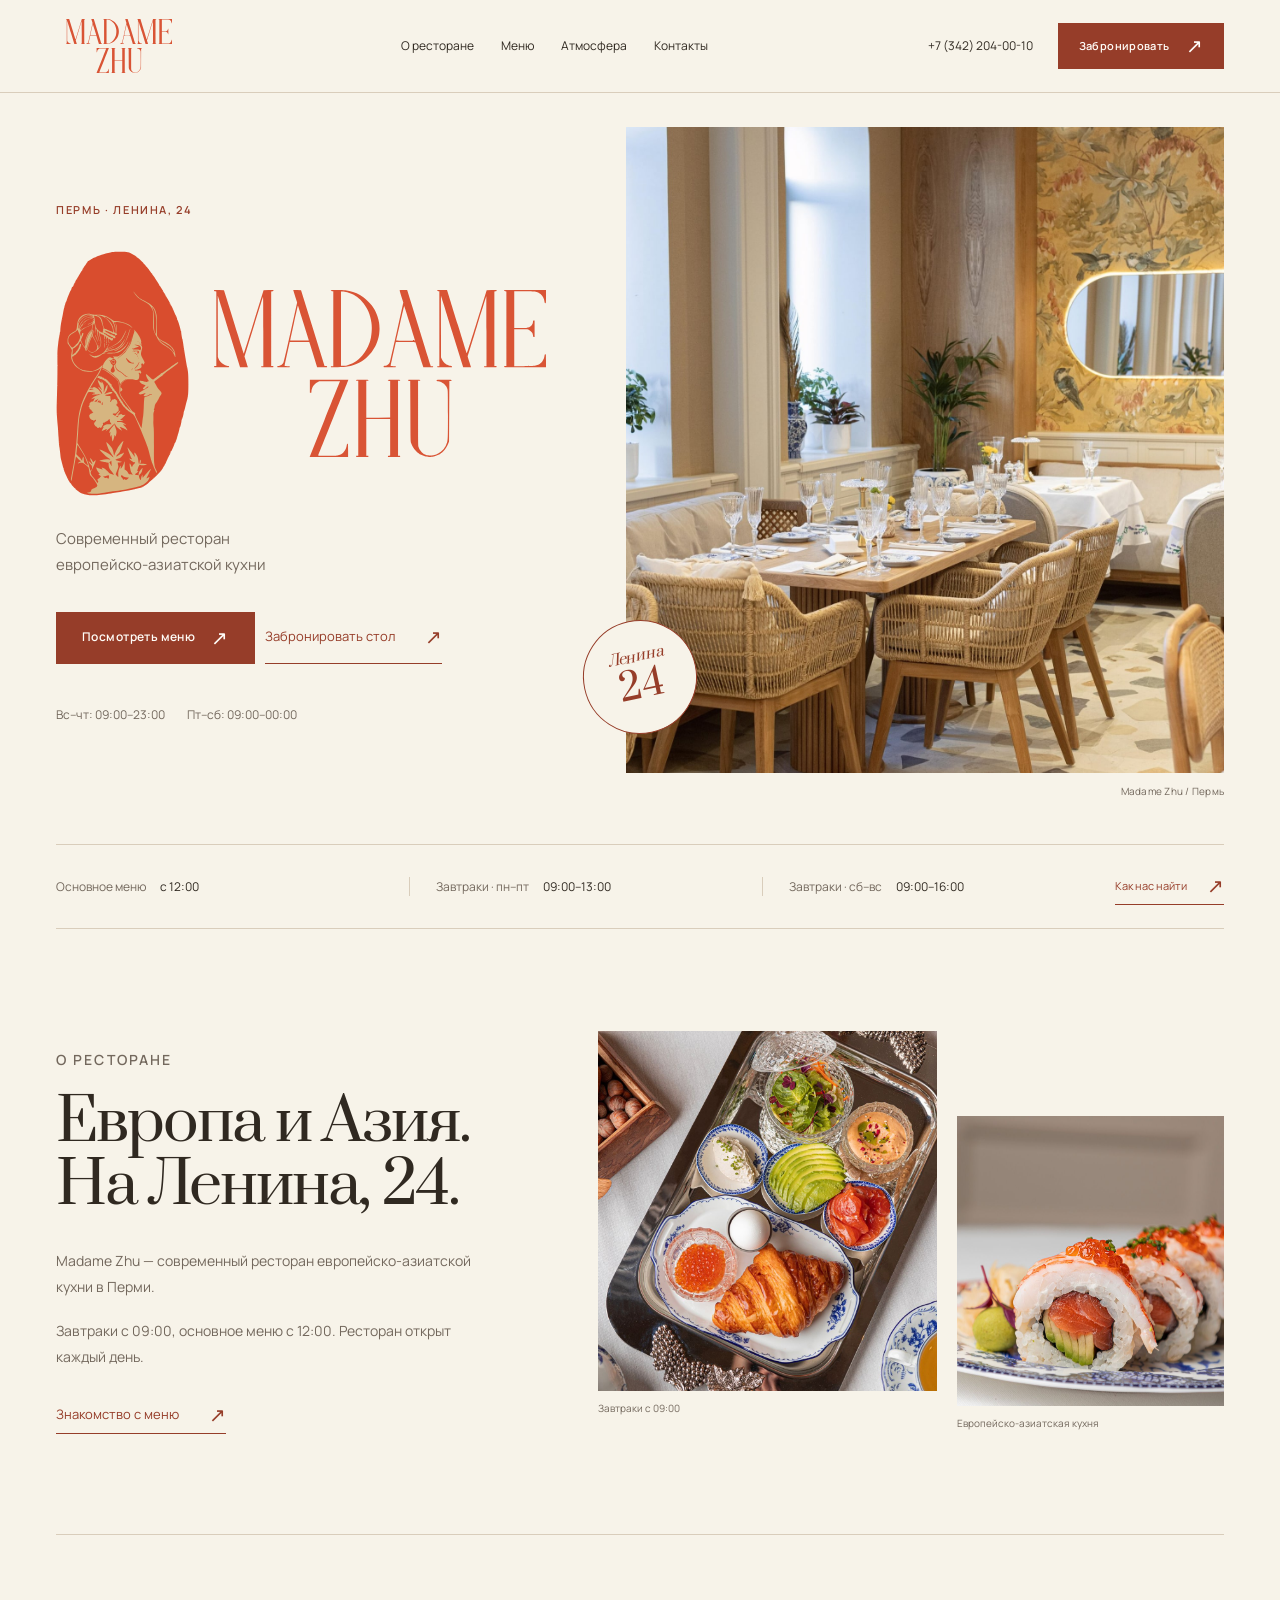
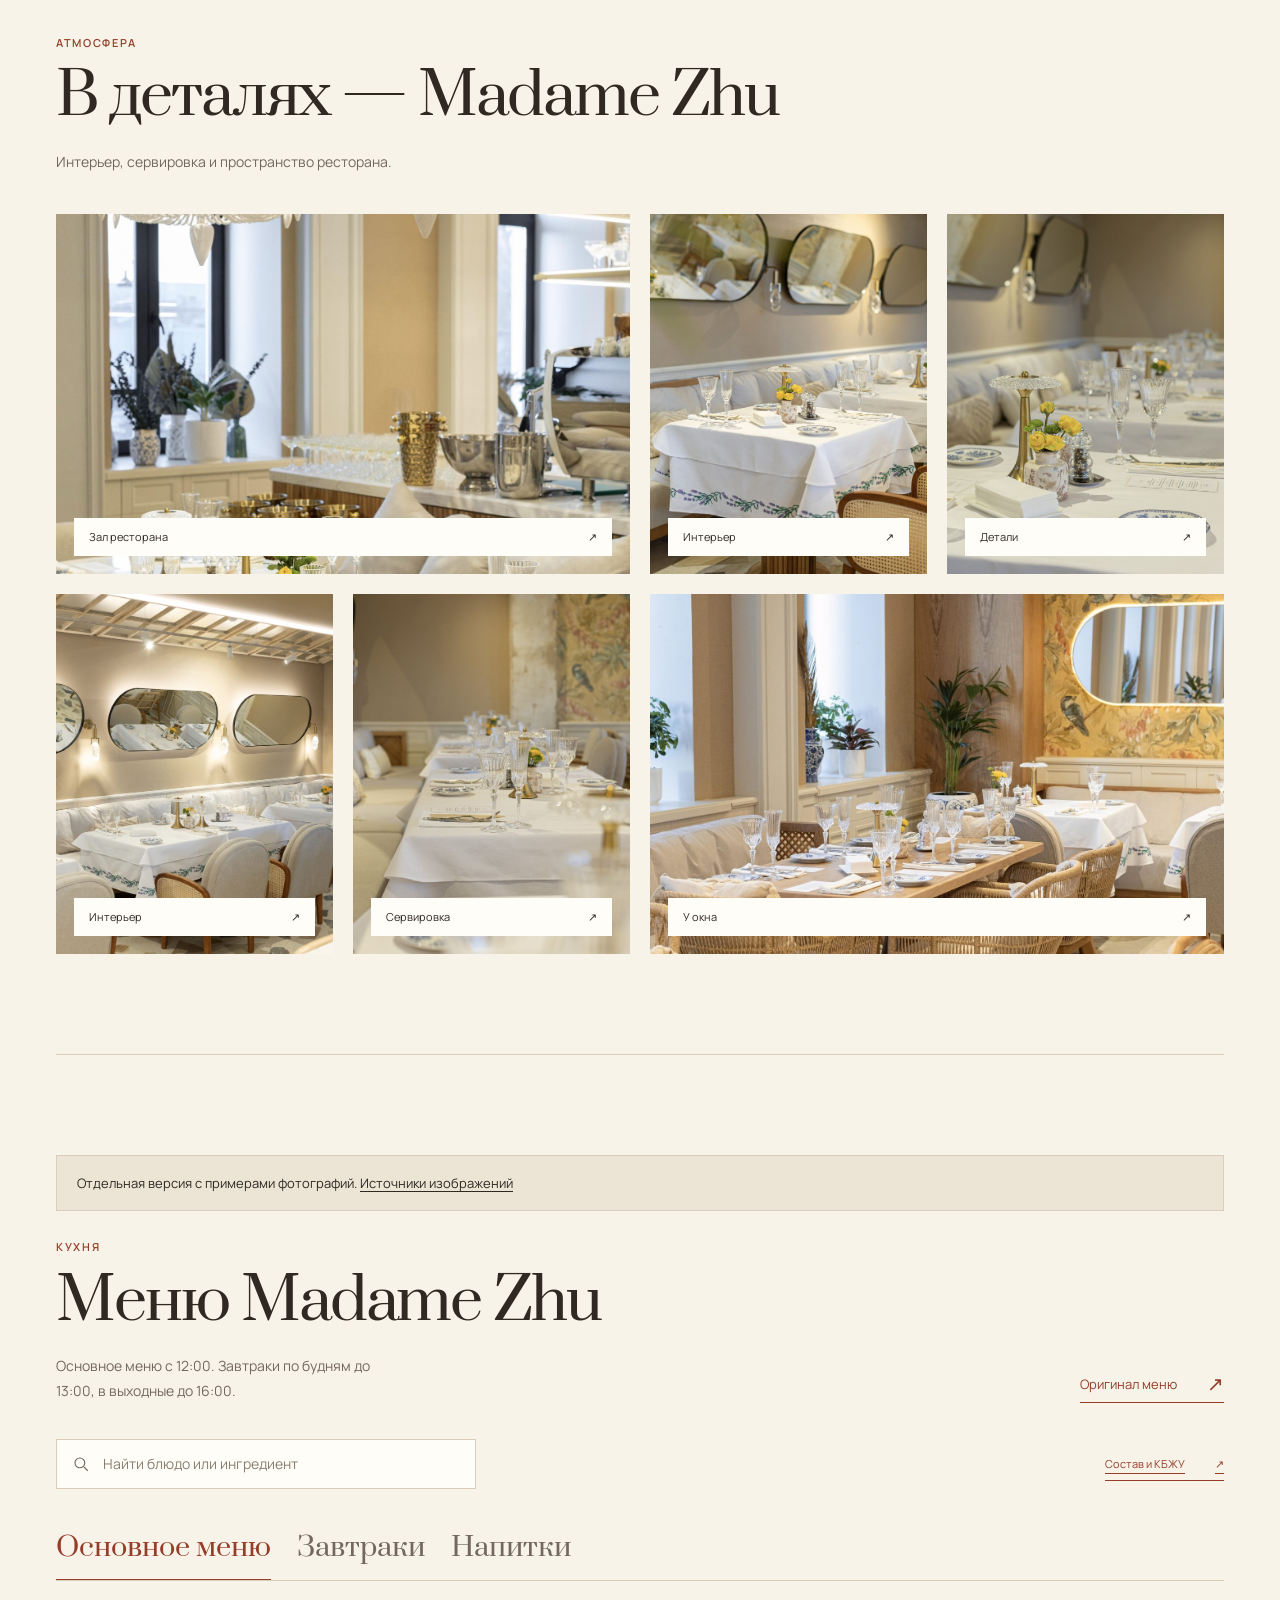
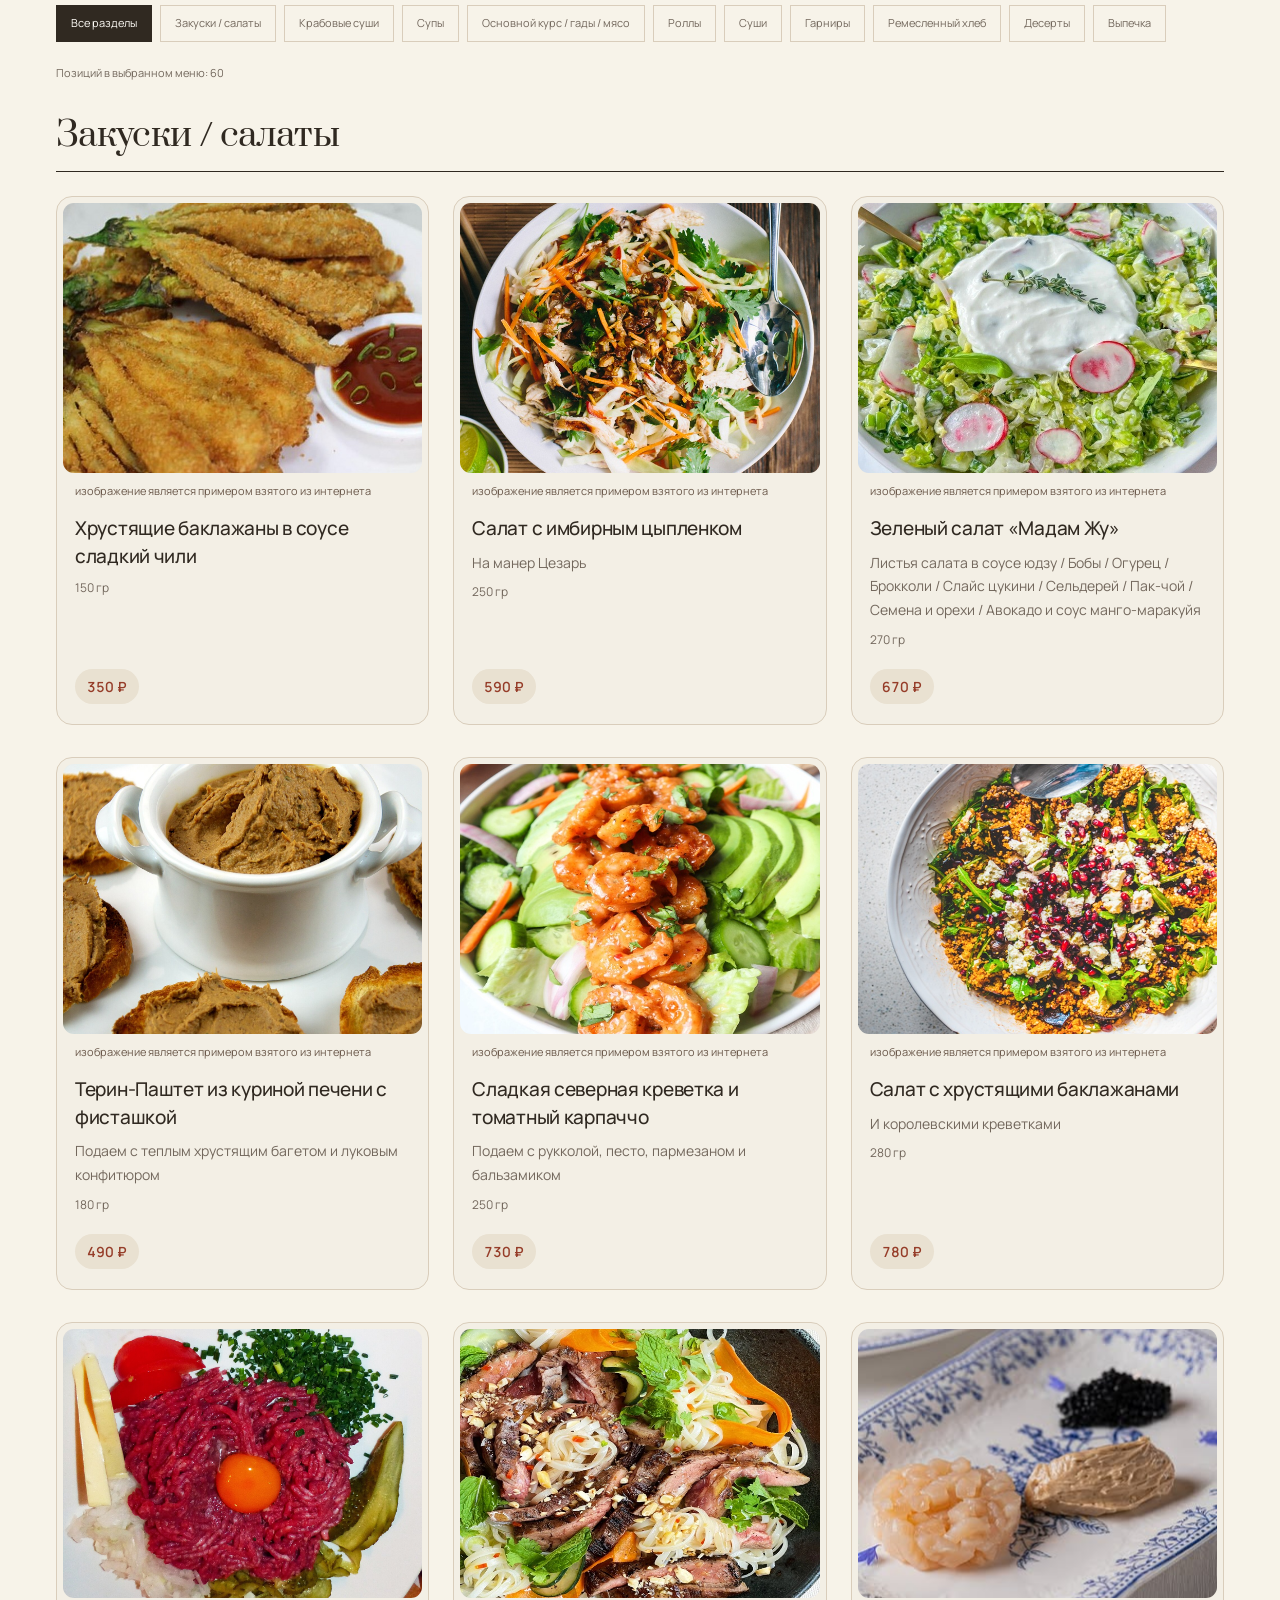
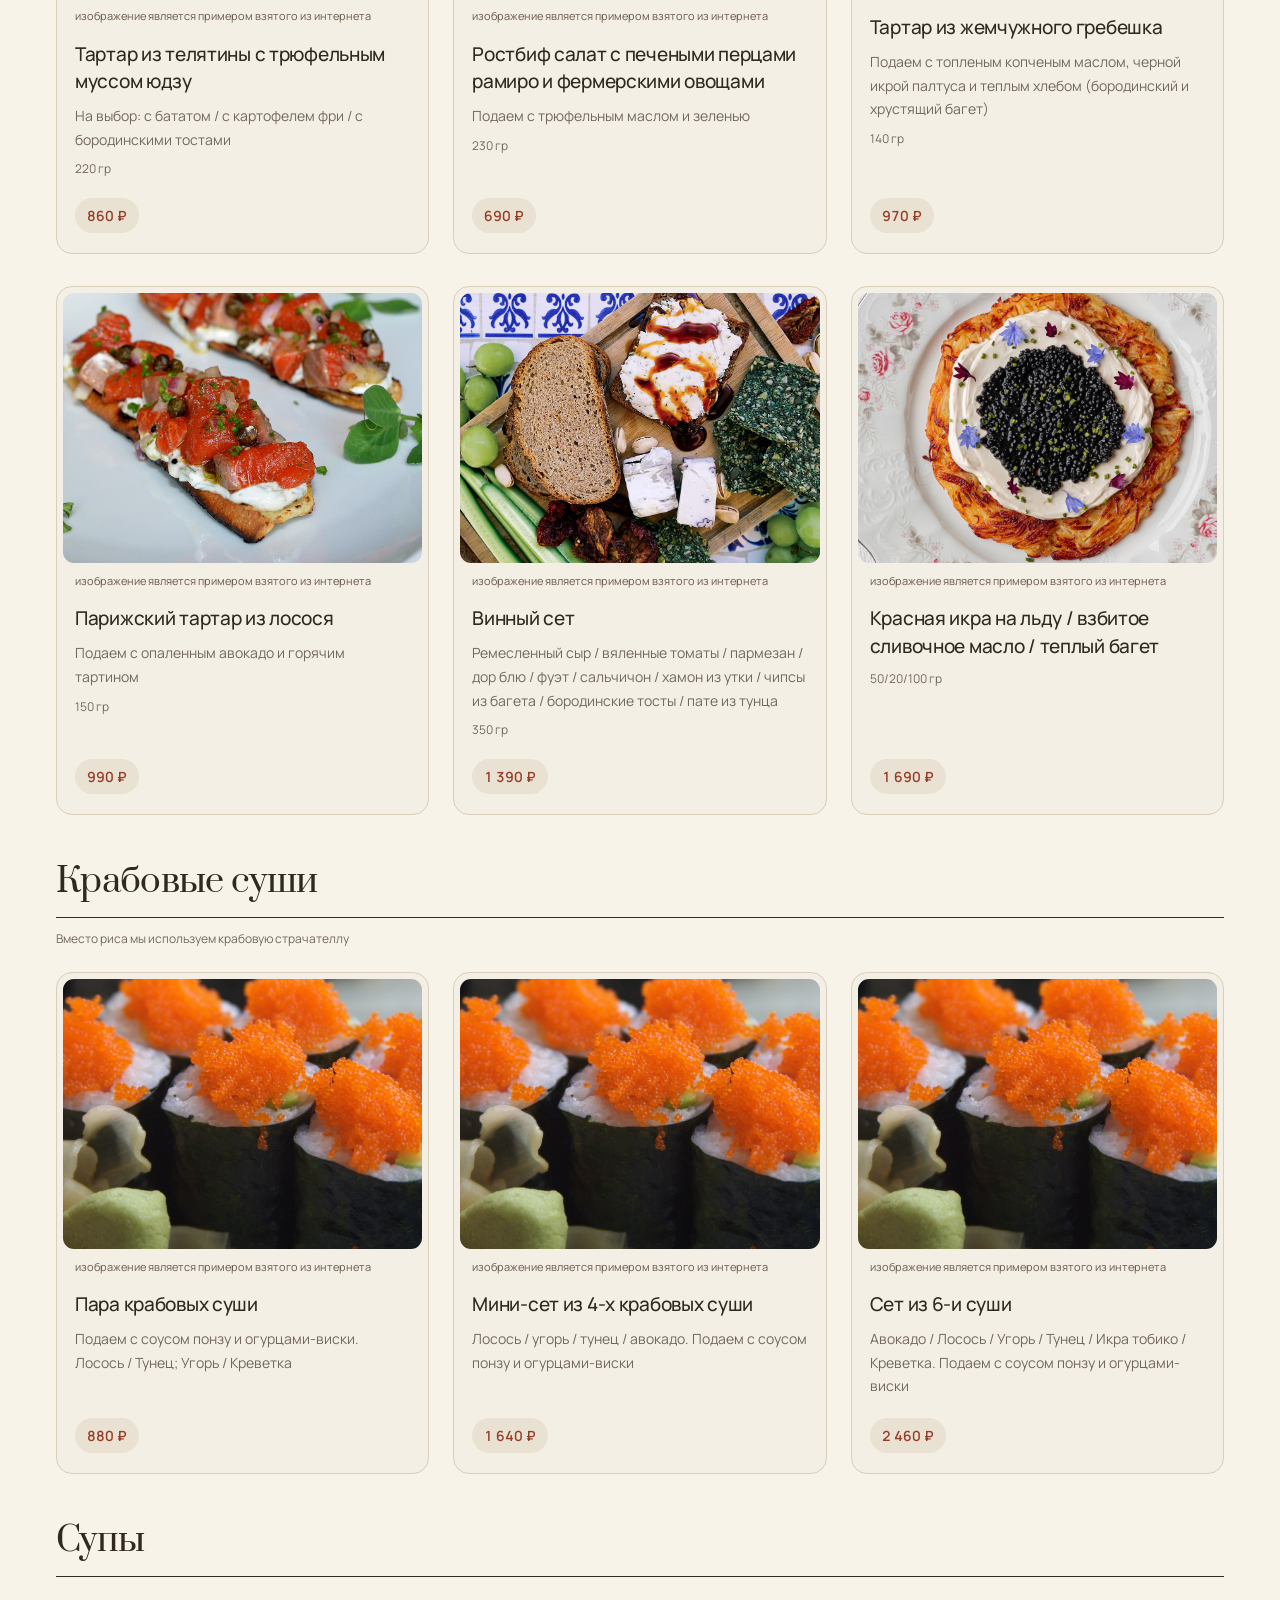
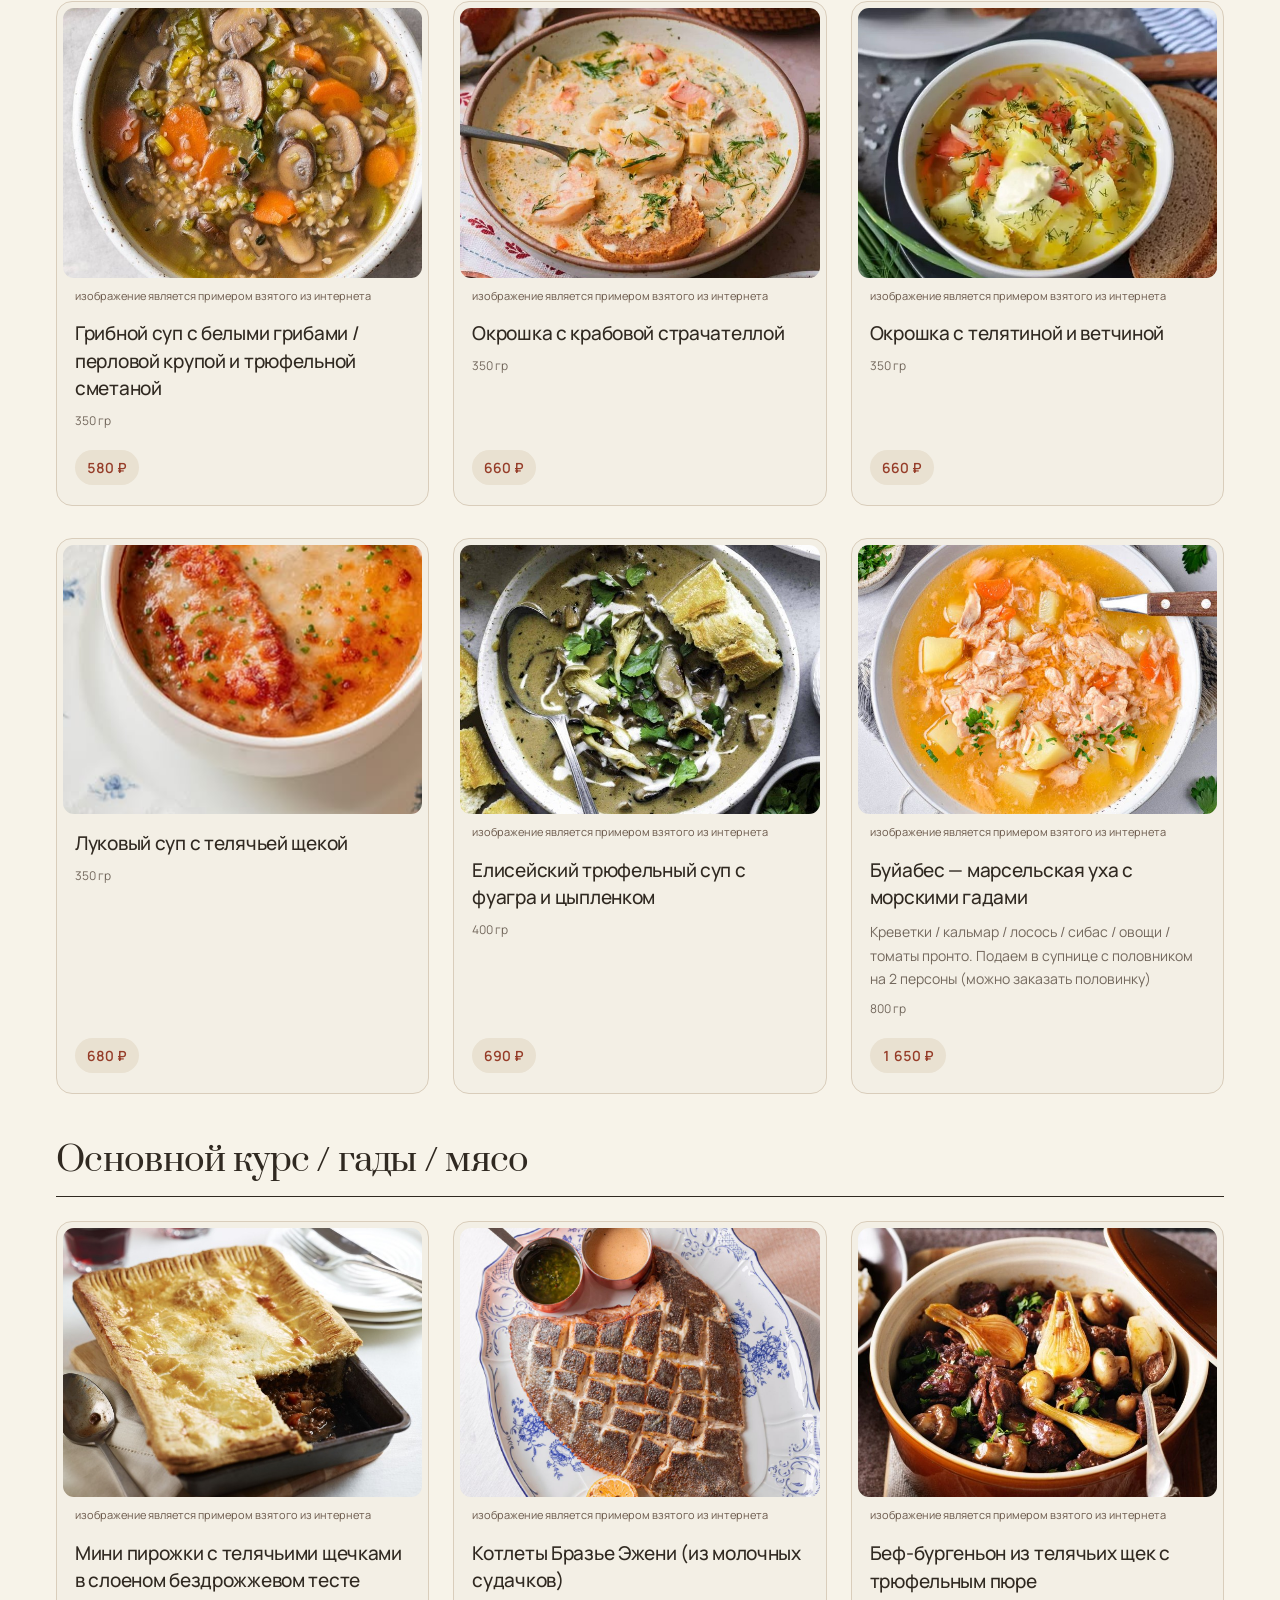
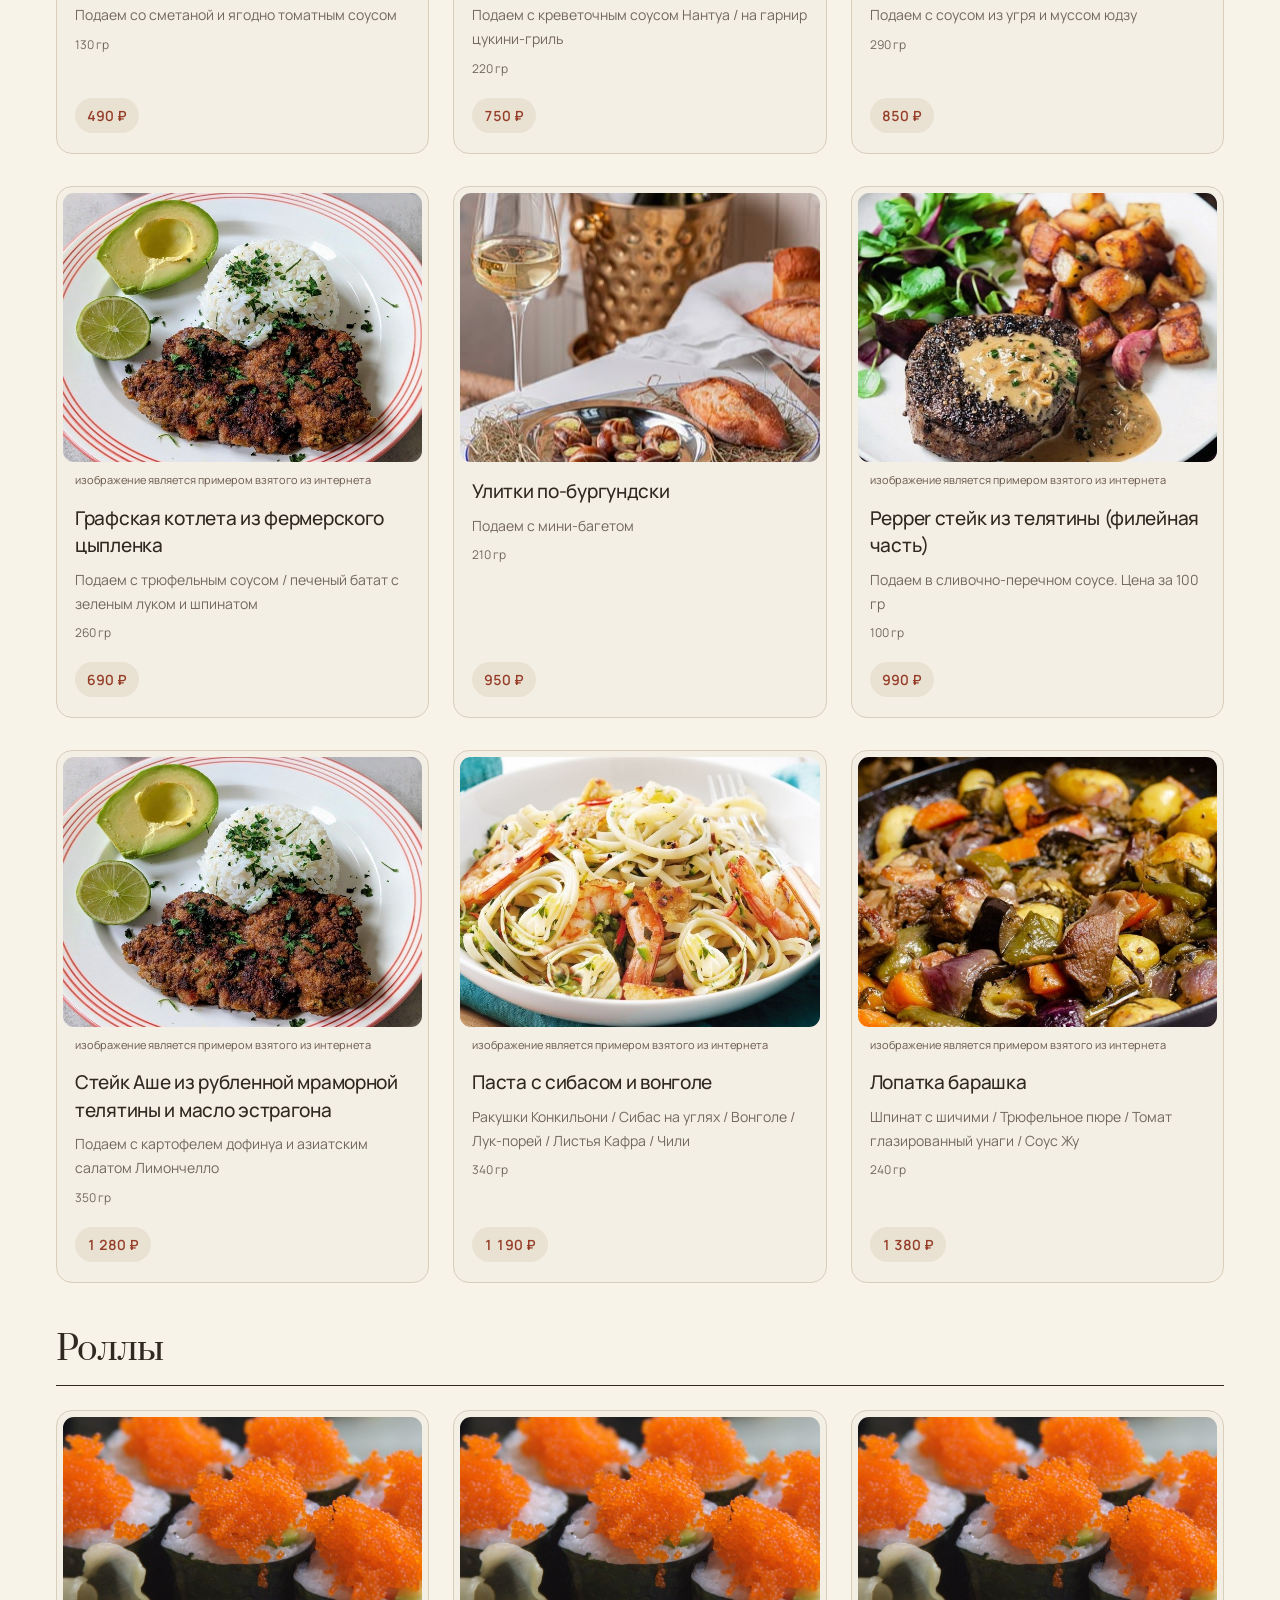
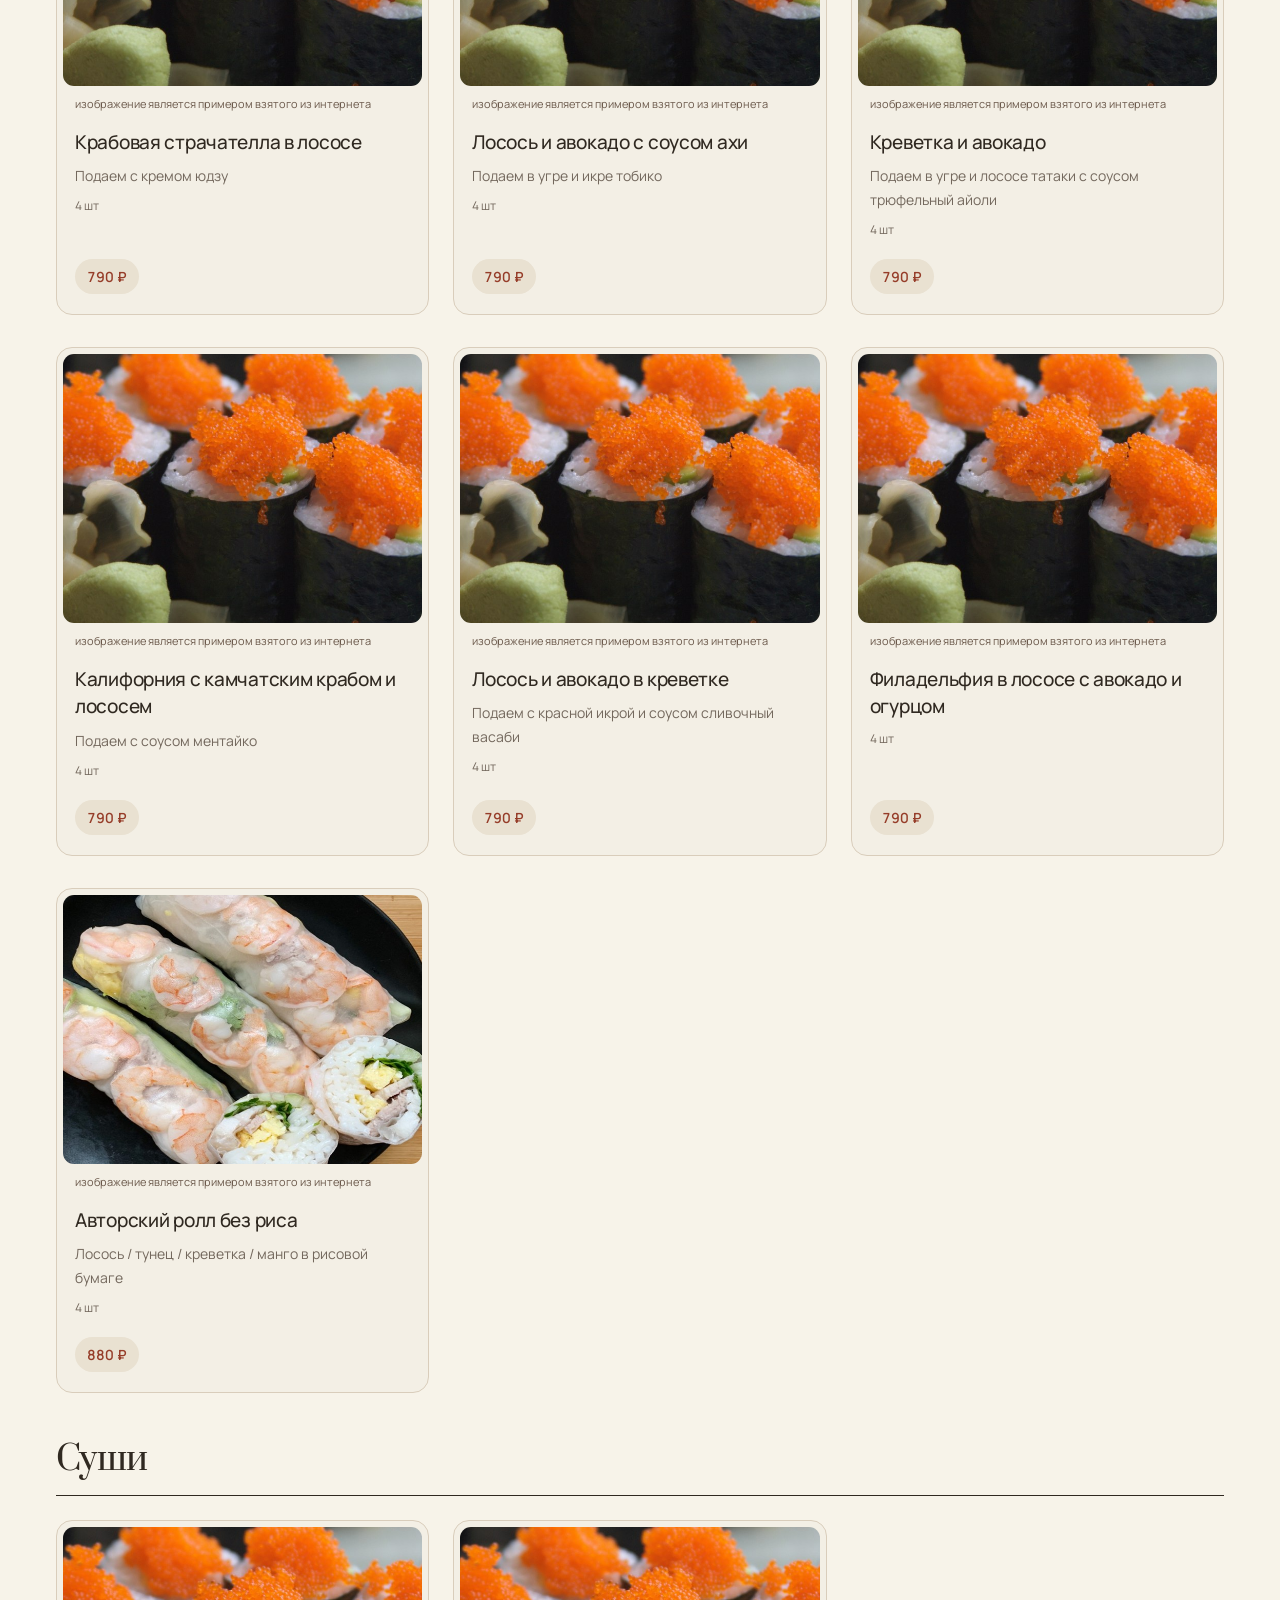
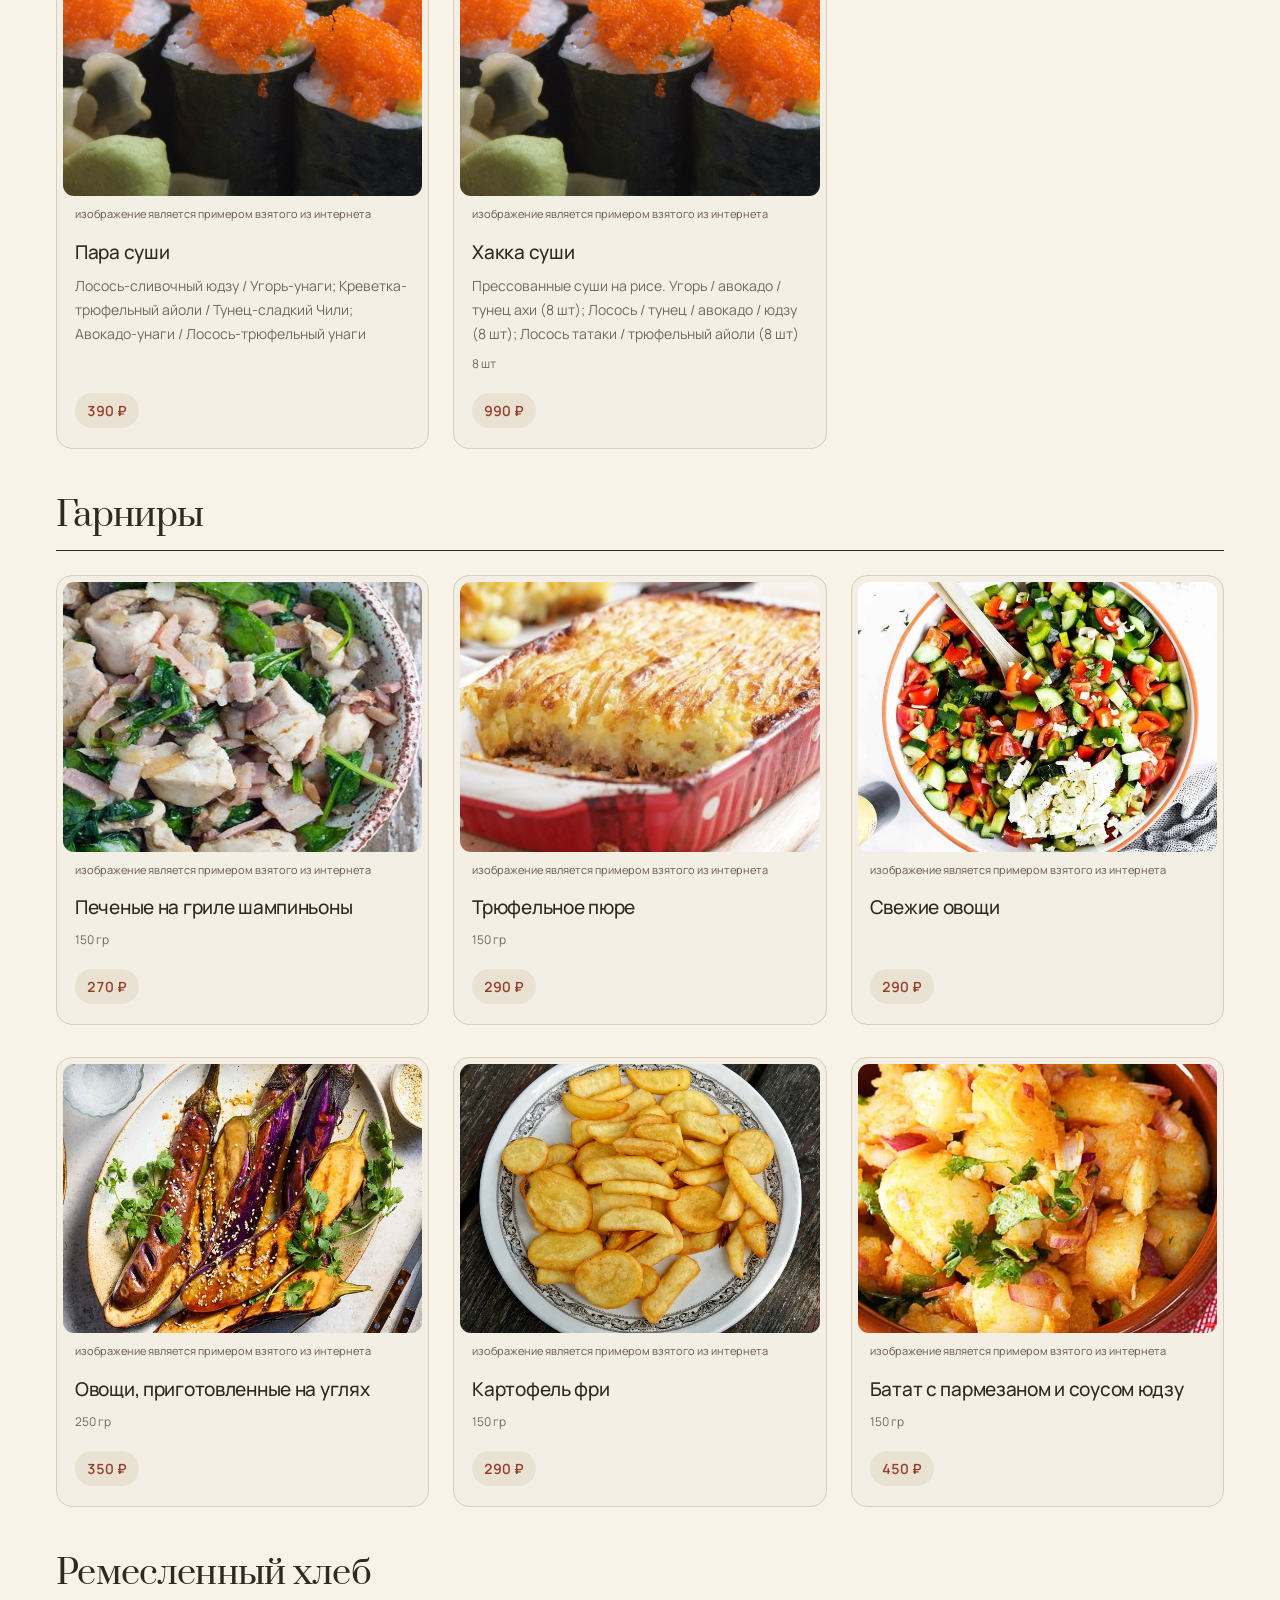
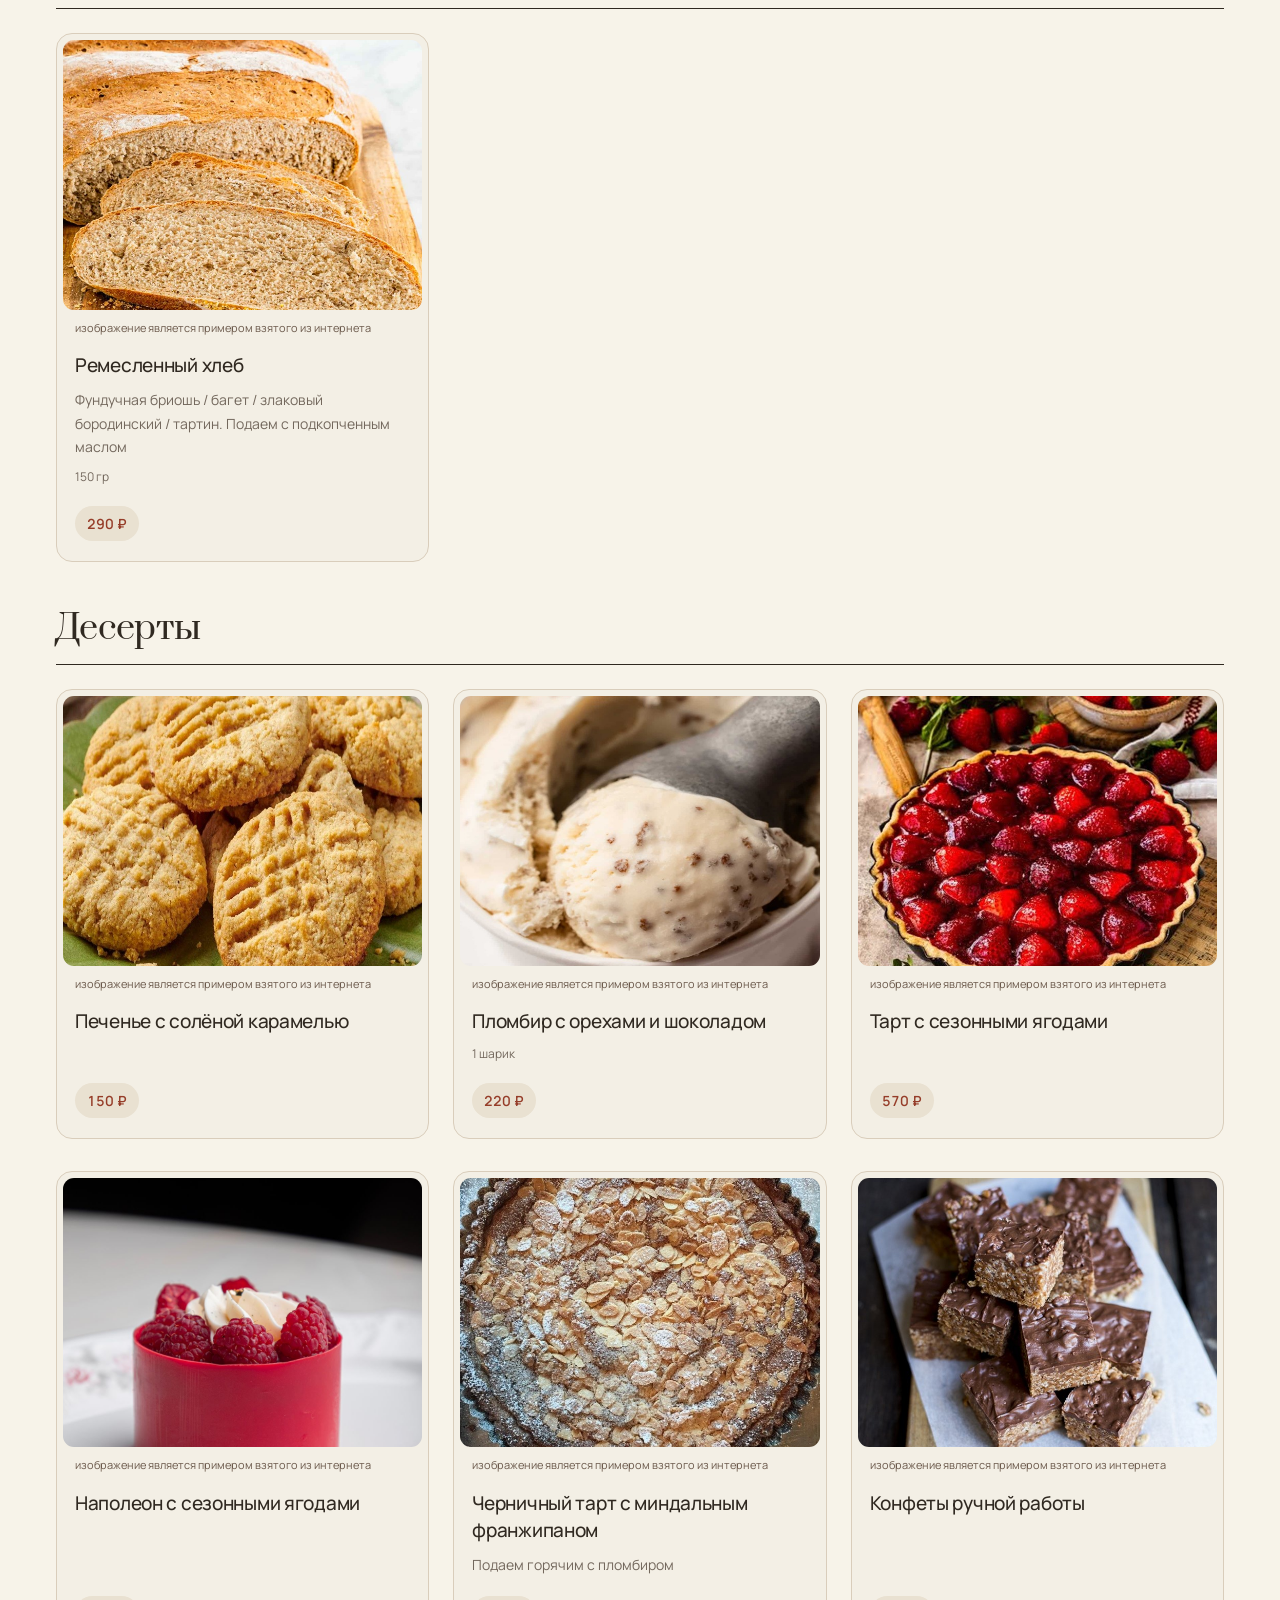
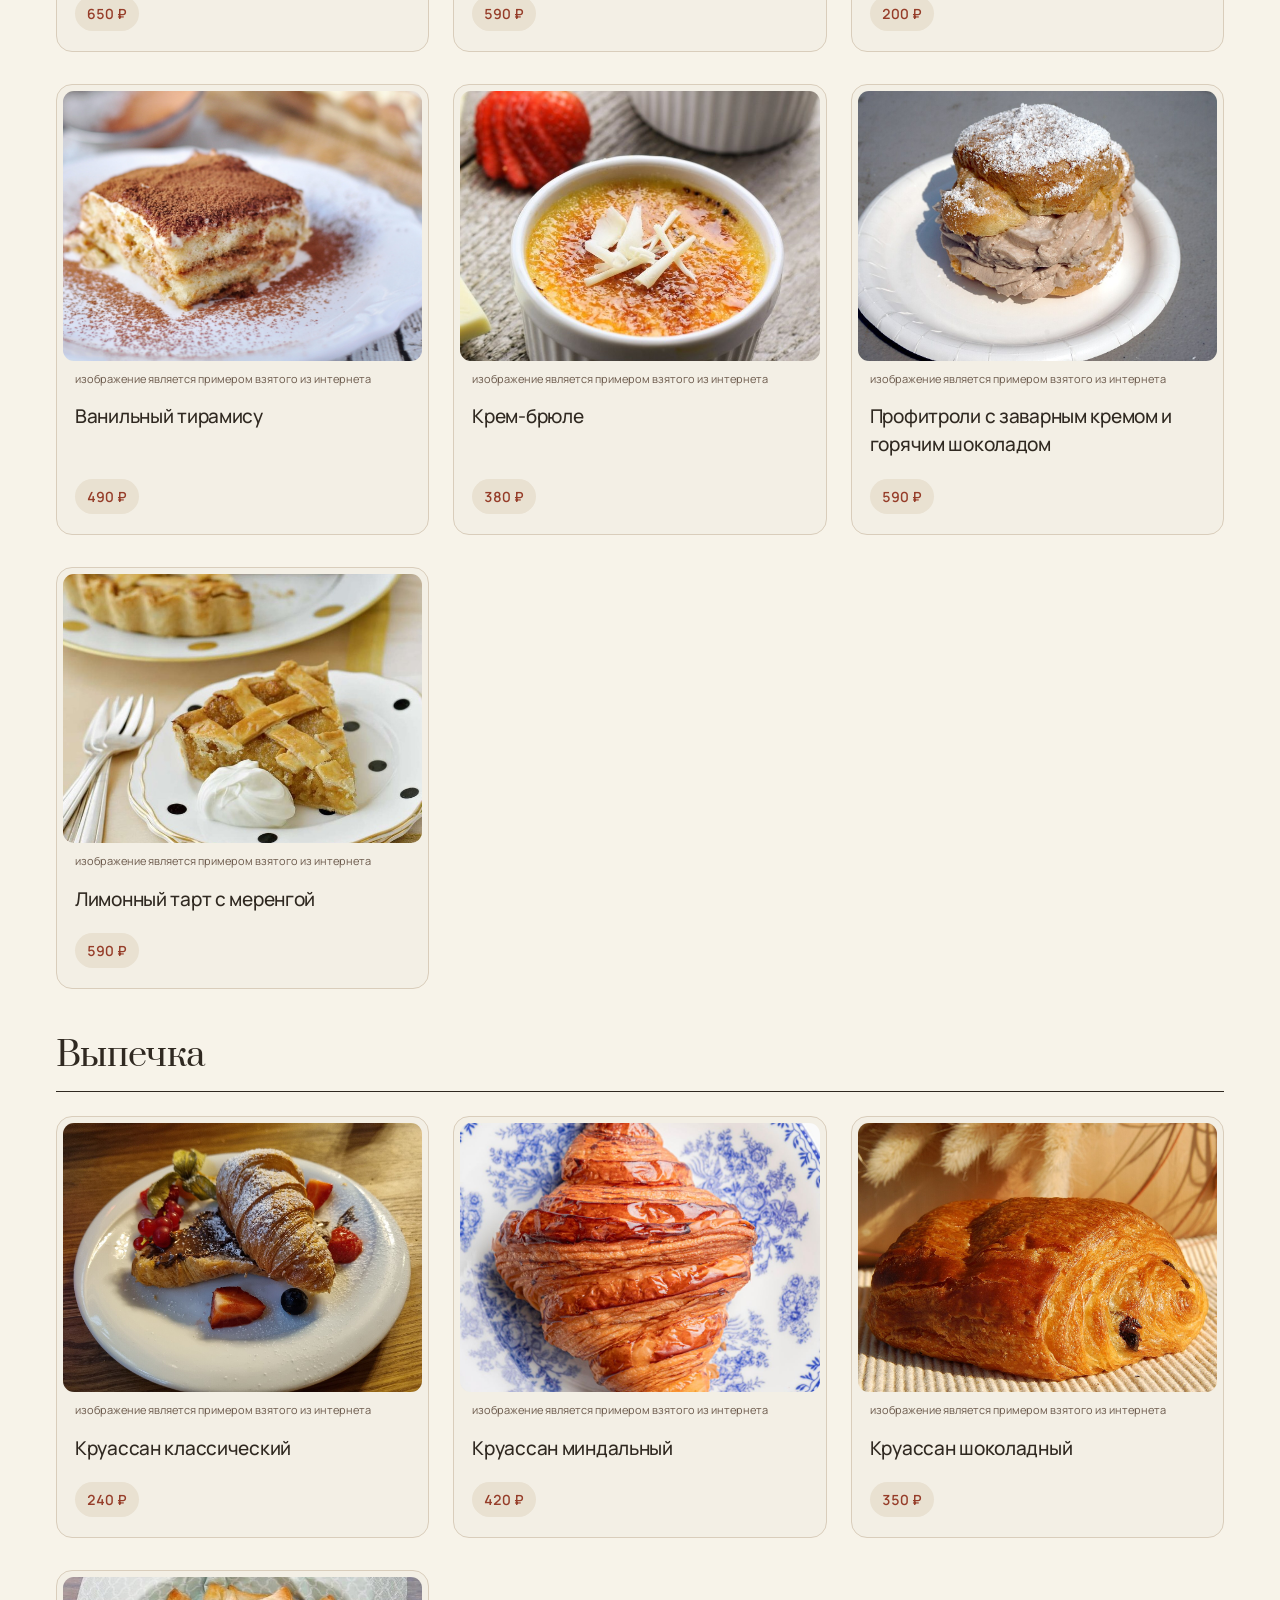
==== docs/index.html @ fb014249 "Publish Madame Zhu restaurant website with menu and Yandex Maps" ====
<!doctype html>
<html lang="ru">
<head>
  <meta charset="utf-8">
  <meta name="viewport" content="width=device-width, initial-scale=1">
  <meta name="theme-color" content="#f7f3e9">
  <title>Версия с примерами фото · Madame Zhu — ресторан европейско-азиатской кухни в Перми</title>
  <meta name="description" content="Madame Zhu — современный ресторан европейско-азиатской кухни в Перми, ул. Ленина, 24. Меню, завтраки, атмосфера и бронирование стола.">
  <link rel="canonical" href="https://dr4zhba.github.io/MadameZhuSite/">
  <meta property="og:type" content="website">
  <meta property="og:title" content="Madame Zhu — ресторан в Перми">
  <meta property="og:description" content="Современный ресторан европейско-азиатской кухни. Пермь, ул. Ленина, 24.">
  <meta property="og:url" content="https://dr4zhba.github.io/MadameZhuSite/">
  <meta property="og:image" content="https://dr4zhba.github.io/MadameZhuSite/assets/interior-02.jpg">
  <meta property="og:locale" content="ru_RU">
  <link rel="icon" type="image/png" href="assets/logo.png">
  <link rel="preload" as="image" href="assets/interior-02.jpg">
  <link rel="preload" as="font" href="assets/fonts/Prata-Regular.ttf" type="font/ttf" crossorigin>
  <link rel="preload" as="font" href="assets/fonts/Manrope-Regular.ttf" type="font/ttf" crossorigin>
  <link rel="stylesheet" href="styles.css">
  <script src="app.js" defer></script>
  <script type="application/ld+json">
  {
    "@context":"https://schema.org",
    "@type":"Restaurant",
    "name":"Madame Zhu",
    "description":"Современный ресторан европейско-азиатской кухни",
    "url":"https://dr4zhba.github.io/MadameZhuSite/",
    "image":"https://dr4zhba.github.io/MadameZhuSite/assets/interior-02.jpg",
    "telephone":"+7-342-204-00-10",
    "servesCuisine":["Европейская","Азиатская"],
    "address":{"@type":"PostalAddress","streetAddress":"ул. Ленина, 24","addressLocality":"Пермь","addressCountry":"RU"},
    "openingHoursSpecification":[
      {"@type":"OpeningHoursSpecification","dayOfWeek":["Monday","Tuesday","Wednesday","Thursday","Sunday"],"opens":"09:00","closes":"23:00"},
      {"@type":"OpeningHoursSpecification","dayOfWeek":["Friday","Saturday"],"opens":"09:00","closes":"00:00"}
    ],
    "hasMenu":"https://dr4zhba.github.io/MadameZhuSite/#menu",
    "sameAs":["https://madamezhu.ru/","https://yandex.ru/maps/org/madame_zhu/176235801341/"]
  }
  </script>
</head>
<body>
  <a class="skip-link" href="#main">Перейти к содержанию</a>
  <header class="site-header">
    <div class="header-inner shell">
      <a class="brand" href="#" aria-label="Madame Zhu — на главную"><img class="brand-wordmark" src="assets/brand-wordmark.svg" alt="Madame Zhu" width="1077" height="544"></a>
      <nav class="site-nav" id="primary-nav" aria-label="Основная навигация">
        <a href="#about">О ресторане</a><a href="#menu">Меню</a><a href="#atmosphere">Атмосфера</a><a href="#contacts">Контакты</a>
      </nav>
      <div class="header-actions"><a class="phone-link" href="tel:+73422040010">+7 (342) 204-00-10</a><a class="button button-solid" href="#booking">Забронировать <span class="arrow" aria-hidden="true">↗</span></a></div>
      <button class="nav-toggle" type="button" aria-controls="primary-nav" aria-expanded="false" aria-label="Открыть меню"><span></span><span></span></button>
    </div>
  </header>
  <main id="main">
    <section class="hero shell" aria-labelledby="hero-title">
      <div class="hero-copy">
        <p class="eyebrow">Пермь · Ленина, 24</p>
        <h1 class="hero-title" id="hero-title" aria-label="Madame Zhu"><span class="hero-identity" aria-hidden="true"><img class="hero-symbol" src="assets/brand-symbol.svg" alt="" width="441" height="815"><img class="hero-wordmark" src="assets/brand-wordmark.svg" alt="" width="1077" height="544"></span></h1>
        <p class="hero-description">Современный ресторан<br>европейско-азиатской кухни</p>
        <div class="hero-actions"><a class="button button-solid" href="#menu">Посмотреть меню <span class="arrow" aria-hidden="true">↗</span></a><a class="text-link" href="#booking">Забронировать стол <span class="arrow" aria-hidden="true">↗</span></a></div>
        <div class="hero-details" aria-label="График работы ресторана"><span>Вс–чт: 09:00–23:00</span><span>Пт–сб: 09:00–00:00</span></div>
      </div>
      <div class="hero-visual">
        <img class="hero-image" src="assets/interior-02.jpg" alt="Стол у арочных окон и цветочной стены в Madame Zhu" width="1680" height="2520" fetchpriority="high">
        <span class="hero-stamp" aria-hidden="true">Ленина<span>24</span></span>
        <p class="image-caption">Madame Zhu / Пермь</p>
      </div>
    </section>
    <div class="facts-strip shell" aria-label="Часы подачи меню">
      <div class="fact-item"><span>Основное меню</span><strong>с 12:00</strong></div>
      <div class="fact-item"><span>Завтраки · пн–пт</span><strong>09:00–13:00</strong></div>
      <div class="fact-item"><span>Завтраки · сб–вс</span><strong>09:00–16:00</strong></div>
      <a class="text-link" href="#contacts">Как нас найти <span class="arrow" aria-hidden="true">↗</span></a>
    </div>
    <section class="section shell" id="about" aria-labelledby="about-title">
      <div class="about-grid">
        <div class="about-copy">
          <p class="eyebrow">О ресторане</p>
          <h2 id="about-title">Европа и Азия.<br>На <span class="address-nowrap">Ленина, 24.</span></h2>
          <p>Madame Zhu — современный ресторан европейско-азиатской кухни в Перми.</p>
          <p>Завтраки с 09:00, основное меню с 12:00. Ресторан открыт каждый день.</p>
          <a class="text-link" href="#menu">Знакомство с меню <span class="arrow" aria-hidden="true">↗</span></a>
        </div>
        <div class="about-images">
          <figure><img src="assets/food-breakfast.jpg" alt="Завтрак на подносе в ресторане Madame Zhu" width="1066" height="1600" loading="lazy"><figcaption>Завтраки с 09:00</figcaption></figure>
          <figure><img src="assets/food-rolls.jpg" alt="Роллы из официальной галереи Madame Zhu" width="1066" height="1600" loading="lazy"><figcaption>Европейско-азиатская кухня</figcaption></figure>
        </div>
      </div>
    </section>
    <section class="section shell" id="atmosphere" aria-labelledby="atmosphere-title">
      <div class="section-heading"><p class="eyebrow">Атмосфера</p><h2 id="atmosphere-title">В деталях — Madame Zhu</h2><p class="section-intro">Интерьер, сервировка и пространство ресторана.</p></div>
      <div class="gallery-grid">
        <button class="gallery-item" type="button" data-gallery-index="0" aria-label="Увеличить фото: зал с люстрами и круглым столом"><img src="assets/interior-06.jpg" alt="Зал с люстрами и круглым столом" width="1680" height="2520" loading="lazy"><span class="gallery-caption">Зал ресторана <span aria-hidden="true">↗</span></span></button>
        <button class="gallery-item" type="button" data-gallery-index="1" aria-label="Увеличить фото: столы у стены с зеркалами"><img src="assets/interior-01.jpg" alt="Столы у стены с зеркалами" width="1680" height="2520" loading="lazy"><span class="gallery-caption">Интерьер <span aria-hidden="true">↗</span></span></button>
        <button class="gallery-item" type="button" data-gallery-index="2" aria-label="Увеличить фото: детали сервировки и цветы"><img src="assets/interior-05.jpg" alt="Детали сервировки и цветы" width="1680" height="2520" loading="lazy"><span class="gallery-caption">Детали <span aria-hidden="true">↗</span></span></button>
        <button class="gallery-item" type="button" data-gallery-index="3" aria-label="Увеличить фото: мягкие кресла и зеркала"><img src="assets/interior-04.jpg" alt="Мягкие кресла и зеркала" width="1680" height="2520" loading="lazy"><span class="gallery-caption">Интерьер <span aria-hidden="true">↗</span></span></button>
        <button class="gallery-item" type="button" data-gallery-index="4" aria-label="Увеличить фото: сервировка столов"><img src="assets/interior-03.jpg" alt="Сервировка столов, перспектива зала" width="1680" height="2520" loading="lazy"><span class="gallery-caption">Сервировка <span aria-hidden="true">↗</span></span></button>
        <button class="gallery-item" type="button" data-gallery-index="5" aria-label="Увеличить фото: стол у арочных окон"><img src="assets/interior-02.jpg" alt="Стол у арочных окон и цветочной стены" width="1680" height="2520" loading="lazy"><span class="gallery-caption">У окна <span aria-hidden="true">↗</span></span></button>
      </div>
    </section>
    <section class="section shell" id="menu" aria-labelledby="menu-title">
      <aside class="example-version-note">Отдельная версия с примерами фотографий. <a href="photo-sources.html">Источники изображений</a></aside>
      <div class="menu-heading-flex"><div class="section-heading"><p class="eyebrow">Кухня</p><h2 id="menu-title">Меню Madame Zhu</h2><p class="section-intro">Основное меню с 12:00. Завтраки по будням до 13:00, в выходные до 16:00.</p></div><button class="text-link" type="button" id="view-original-menu">Оригинал меню <span class="arrow" aria-hidden="true">↗</span></button></div>
      <div class="menu-tools">
        <div class="menu-search"><label class="sr-only" for="menu-search">Поиск по меню</label><svg viewBox="0 0 24 24" fill="none" stroke="currentColor" stroke-width="1.5" aria-hidden="true"><circle cx="10.5" cy="10.5" r="6.5"/><path d="m16 16 5 5"/></svg><input id="menu-search" type="search" placeholder="Найти блюдо или ингредиент" autocomplete="off" maxlength="120"><button id="clear-search" type="button" aria-label="Очистить поиск" hidden>×</button></div>
        <div class="menu-links"><a class="text-link" href="https://madamezhu.ru/kbzu" target="_blank" rel="noopener noreferrer">Состав и КБЖУ <span aria-hidden="true">↗</span></a></div>
      </div>
      <div class="menu-group-tabs" role="tablist" aria-label="Виды меню"><button class="group-tab" id="tab-main" type="button" role="tab" aria-selected="true" aria-controls="menu-content" data-group="main">Основное меню</button><button class="group-tab" id="tab-breakfast" type="button" role="tab" aria-selected="false" aria-controls="menu-content" tabindex="-1" data-group="breakfast">Завтраки</button><button class="group-tab" id="tab-drinks" type="button" role="tab" aria-selected="false" aria-controls="menu-content" tabindex="-1" data-group="drinks">Напитки</button></div>
      <p class="category-note" id="menu-schedule-note" hidden></p>
      <div id="category-list" class="category-list" aria-label="Разделы меню"></div>
      <p class="menu-status" id="menu-status" role="status" aria-live="polite">Загружаем меню…</p>
      <div id="menu-content" role="tabpanel" aria-labelledby="tab-main"></div>
      <div class="empty-state" id="empty-state" hidden><h3>Ничего не нашлось</h3><p>Попробуйте другое название или ингредиент.</p><button class="text-link" type="button" id="reset-menu">Сбросить поиск и фильтры <span aria-hidden="true">↗</span></button></div>
      <div class="menu-unavailable" id="menu-unavailable" hidden><h3>Не удалось загрузить каталог</h3><p>Вы можете открыть оригинал меню или связаться с рестораном.</p><button class="button button-outline" type="button" id="fallback-original-menu">Открыть оригинал меню</button></div>
      <noscript><p>Для поиска и просмотра текстового каталога включите JavaScript. <a href="assets/menu-original-01.jpg">Основное меню</a> · <a href="assets/menu-original-02.jpg">Завтраки и напитки</a></p></noscript>
    </section>
    <section class="section shell" id="booking" aria-labelledby="booking-title">
      <div class="booking-panel"><p class="eyebrow">Ваш стол в Madame Zhu</p><h2 id="booking-title">До встречи<br>на Ленина, 24</h2><p>Чтобы забронировать стол, напишите в Telegram ресторана или позвоните.</p><div class="booking-actions"><a class="button button-solid" href="https://t.me/MMadame_Zhu" target="_blank" rel="noopener noreferrer">Забронировать в Telegram <span class="arrow" aria-hidden="true">↗</span></a><a class="booking-phone" href="tel:+73422040010">+7 (342) 204-00-10</a></div></div>
    </section>
    <section class="section shell" id="contacts" aria-labelledby="contacts-title">
      <div class="section-heading"><p class="eyebrow" id="contacts-title">Контакты</p></div>
      <div class="contacts-grid"><div class="contact-info"><div class="contact-item"><h3>Адрес</h3><p>Пермь, улица Ленина, 24</p></div><div class="contact-item"><h3>Время работы</h3><p>Воскресенье — четверг: 09:00–23:00<br>Пятница — суббота: 09:00–00:00</p></div><div class="contact-item"><h3>Связаться с рестораном</h3><p><a href="tel:+73422040010">+7 (342) 204-00-10</a></p><a class="text-link" href="https://t.me/MMadame_Zhu" target="_blank" rel="noopener noreferrer">Написать в Telegram <span aria-hidden="true">↗</span></a></div></div><div class="map-card map-embed"><iframe src="https://yandex.ru/map-widget/v1/?oid=176235801341&amp;ol=biz&amp;z=16" title="Madame Zhu — Пермь, улица Ленина, 24 на Яндекс Картах" width="650" height="360" loading="eager" allowfullscreen referrerpolicy="no-referrer-when-downgrade"></iframe><a class="map-open-link" href="https://yandex.ru/maps/org/madame_zhu/176235801341/" target="_blank" rel="noopener noreferrer">Открыть в Яндекс Картах ↗</a></div></div>
    </section>
  </main>
  <footer class="site-footer"><div class="footer-inner shell"><a class="footer-brand" href="#" aria-label="Madame Zhu — наверх"><img src="assets/brand-wordmark.svg" alt="Madame Zhu" width="1077" height="544"></a><div class="footer-links"><a href="#menu">Меню</a><a href="#atmosphere">Атмосфера</a><a href="https://madamezhu.ru/kbzu" target="_blank" rel="noopener noreferrer">КБЖУ</a><a href="https://madamezhu.ru/privacy" target="_blank" rel="noopener noreferrer">Политика конфиденциальности</a></div><p class="copyright">© <span id="current-year">2026</span> Madame Zhu</p></div></footer>
  <div class="mobile-booking"><a class="button button-solid" href="#booking">Забронировать стол <span aria-hidden="true">↗</span></a></div>
  <dialog id="image-dialog" class="image-dialog" aria-labelledby="dialog-title"><div class="dialog-toolbar"><p class="dialog-title" id="dialog-title">Атмосфера Madame Zhu</p><button class="dialog-zoom" id="dialog-zoom" type="button" aria-pressed="false">Увеличить</button><button class="dialog-close" type="button" aria-label="Закрыть просмотр">×</button></div><div class="dialog-stage"><button class="gallery-prev" type="button" aria-label="Предыдущее изображение">←</button><div class="dialog-image-scroll" tabindex="0" role="region" aria-label="Изображение; после увеличения можно прокручивать"><img id="dialog-image" alt=""></div><button class="gallery-next" type="button" aria-label="Следующее изображение">→</button></div><p class="dialog-caption" id="dialog-caption"></p><a class="dialog-original" id="dialog-original" href="assets/menu-original-01.jpg" target="_blank" rel="noopener noreferrer">Открыть изображение отдельно ↗</a></dialog>
</body>
</html>
---- docs/styles.css ----
/* Madame Zhu — an editorial restaurant site in the restaurant's own colours. */
@font-face { font-family: "Prata"; font-style: normal; font-weight: 400; font-display: swap; src: url("assets/fonts/Prata-Regular.ttf") format("truetype"); }
@font-face { font-family: "Manrope"; font-style: normal; font-weight: 400; font-display: swap; src: url("assets/fonts/Manrope-Regular.ttf") format("truetype"); }
@font-face { font-family: "Manrope"; font-style: normal; font-weight: 500; font-display: swap; src: url("assets/fonts/Manrope-Medium.ttf") format("truetype"); }
@font-face { font-family: "Manrope"; font-style: normal; font-weight: 600; font-display: swap; src: url("assets/fonts/Manrope-SemiBold.ttf") format("truetype"); }
@font-face { font-family: "Manrope"; font-style: normal; font-weight: 700; font-display: swap; src: url("assets/fonts/Manrope-Bold.ttf") format("truetype"); }
:root {
  --paper: #f7f3e9;
  --paper-light: #fffdf8;
  --sand: #d6b580;
  --sand-light: #ece1cd;
  --red: #d95435;
  --red-ink: #963d29;
  --ink: #302921;
  --muted: #73685d;
  --line: #d9cdbb;
  --serif: "Prata", Georgia, "Times New Roman", serif;
  --sans: "Manrope", Arial, Helvetica, sans-serif;
  --shell: 1320px;
}

*, *::before, *::after { box-sizing: border-box; }
html { scroll-behavior: smooth; scroll-padding-top: 108px; }
body {
  margin: 0;
  background: var(--paper);
  color: var(--ink);
  font-family: var(--sans);
  font-size: 16px;
  line-height: 1.6;
  -webkit-font-smoothing: antialiased;
}
body.dialog-open { overflow: hidden; }
button, input { font: inherit; }
button, a, input { -webkit-tap-highlight-color: transparent; }
button { color: inherit; cursor: pointer; }
a { color: inherit; text-decoration: none; }
img { display: block; max-width: 100%; }
svg { display: inline-block; width: 18px; height: 18px; flex-shrink: 0; vertical-align: middle; }
figure, h1, h2, h3, h4, p { margin: 0; }
button { border-radius: 0; }
button:disabled { cursor: default; opacity: .45; }
[hidden] { display: none !important; }
::selection { background: var(--sand); color: var(--ink); }
:focus-visible { outline: 3px solid var(--red-ink); outline-offset: 5px; }
.shell { width: min(var(--shell), calc(100% - 112px)); margin-inline: auto; }
.sr-only {
  position: absolute;
  width: 1px;
  height: 1px;
  padding: 0;
  margin: -1px;
  overflow: hidden;
  clip: rect(0, 0, 0, 0);
  white-space: nowrap;
  border: 0;
}
.skip-link {
  position: fixed;
  left: 24px;
  top: -100px;
  z-index: 500;
  padding: 12px 20px;
  background: var(--ink);
  color: var(--paper-light);
}
.skip-link:focus { top: 12px; }
.eyebrow {
  color: var(--red-ink);
  font-size: 11px;
  font-weight: 600;
  line-height: 1.5;
  letter-spacing: .15em;
  text-transform: uppercase;
}
.button {
  display: inline-flex;
  justify-content: center;
  align-items: center;
  gap: 16px;
  min-height: 52px;
  padding: 14px 25px;
  border: 1px solid transparent;
  font-size: 12px;
  font-weight: 600;
  line-height: 1.4;
  letter-spacing: .035em;
  text-align: center;
  transition: background-color .2s, color .2s, border-color .2s;
}
.button-solid { background: var(--red-ink); border-color: var(--red-ink); color: var(--paper-light); }
.button-solid:hover { background: #7c2e1e; border-color: #7c2e1e; }
.button-outline { border-color: var(--line); background: transparent; color: var(--ink); }
.button-outline:hover { border-color: var(--red-ink); color: var(--red-ink); background: var(--paper-light); }
.arrow { font-size: 20px; line-height: 1; font-weight: 400; }
.text-link {
  display: inline-flex;
  align-items: center;
  justify-content: space-between;
  gap: 30px;
  padding: 8px 0;
  border: 0;
  border-bottom: 1px solid var(--red-ink);
  background: transparent;
  color: var(--red-ink);
  font-size: 13px;
  line-height: 1.5;
}
.text-link:hover { color: var(--ink); border-color: var(--ink); }

/* Header */
.site-header {
  position: sticky;
  top: 0;
  z-index: 100;
  border-bottom: 1px solid var(--line);
  background: var(--paper);
}
.header-inner { display: flex; align-items: center; justify-content: space-between; gap: 32px; min-height: 92px; }
.brand { display: inline-flex; flex-shrink: 0; align-items: center; }
.brand img { width: 126px; height: 54px; object-fit: contain; }
.site-nav { display: flex; align-items: center; gap: 27px; }
.site-nav a { position: relative; padding-block: 12px; font-size: 12px; white-space: nowrap; }
.site-nav a::after { content: ""; position: absolute; bottom: 6px; left: 0; right: 100%; border-bottom: 1px solid var(--red-ink); transition: right .2s; }
.site-nav a:hover { color: var(--red-ink); }
.site-nav a:hover::after { right: 0; }
.header-actions { display: flex; align-items: center; gap: 25px; }
.phone-link { font-size: 12px; white-space: nowrap; }
.phone-link:hover { color: var(--red-ink); }
.header-actions .button { min-height: 43px; padding: 12px 20px; font-size: 11px; }
.nav-toggle { display: none; width: 44px; height: 44px; padding: 10px; border: 1px solid var(--line); background: transparent; }
.nav-toggle svg { width: 22px; height: 22px; }
.nav-toggle span { display: block; width: 21px; height: 1px; background: var(--ink); transition: transform .2s; }
.nav-toggle[aria-expanded="true"] span:first-child { transform: translateY(3px) rotate(45deg); }
.nav-toggle[aria-expanded="true"] span:last-child { transform: translateY(-3px) rotate(-45deg); }

/* First impression */
.hero { display: grid; grid-template-columns: minmax(0, .93fr) minmax(0, 1.07fr); align-items: center; gap: 50px; padding-top: 34px; padding-bottom: 45px; }
.hero-copy { padding-block: 45px; }
.hero-copy > .eyebrow { margin-bottom: 32px; }
.hero-title { width: 100%; margin: 0; line-height: 1; }
.hero-identity { display: grid; grid-template-columns: minmax(0, .4fr) minmax(0, 1fr); align-items: center; gap: clamp(18px, 2vw, 28px); width: min(100%, 490px); }
.hero-symbol, .hero-wordmark { display: block; width: 100%; height: auto; }
.hero-description { max-width: 330px; margin-top: 30px; color: var(--muted); font-size: 15px; line-height: 1.75; }
.hero-actions { display: flex; flex-wrap: wrap; gap: 10px; margin-top: 33px; }
.hero-details { display: flex; flex-wrap: wrap; gap: 8px 22px; margin-top: 41px; color: var(--muted); font-size: 12px; line-height: 1.6; }
.hero-details > * { display: inline-flex; align-items: center; gap: 8px; }
.hero-details svg { width: 14px; height: 14px; color: var(--red-ink); }
.hero-visual { position: relative; align-self: stretch; min-width: 0; padding-bottom: 26px; }
.hero-image { width: 100%; height: 100%; min-height: 560px; max-height: 680px; aspect-ratio: 1 / 1.08; object-fit: cover; }
.image-caption { position: absolute; bottom: 0; left: 0; right: 0; color: var(--muted); font-size: 10px; line-height: 1.5; text-align: right; letter-spacing: .025em; }
.hero-stamp { position: absolute; left: -43px; bottom: 65px; display: flex; flex-direction: column; align-items: center; justify-content: center; width: 114px; height: 114px; padding: 18px; border: 1px solid var(--red-ink); border-radius: 50%; background: var(--paper); color: var(--red-ink); font-family: var(--serif); font-size: 15px; font-style: italic; line-height: 1.25; text-align: center; transform: rotate(-12deg); }
.hero-stamp span { font-size: 37px; font-style: normal; line-height: 1.1; }
.facts-strip { display: grid; grid-template-columns: repeat(3, minmax(0, 1fr)) auto; align-items: center; gap: 0 20px; border-top: 1px solid var(--line); border-bottom: 1px solid var(--line); padding-block: 23px; }
.facts-strip > .text-link { font-size: 11px; gap: 20px; }
.fact-item { display: flex; align-items: center; gap: 14px; padding-inline: 26px; border-left: 1px solid var(--line); font-size: 12px; }
.fact-item:first-child { padding-left: 0; border-left: 0; }
.fact-item:last-child { padding-right: 0; }
.fact-item svg { color: var(--red-ink); }
.fact-item strong { font-weight: 400; }
.fact-item span { color: var(--muted); }

/* Shared section rhythm */
.section { padding-block: 100px; scroll-margin-top: 90px; }
.section + .section { border-top: 1px solid var(--line); }
.section-heading { position: relative; margin-bottom: 40px; }
.section-heading .eyebrow { margin-bottom: 14px; }
.section-heading h2, .about-copy h2, .booking-panel h2 { font-family: var(--serif); font-size: clamp(40px, 4.6vw, 66px); font-weight: 400; line-height: 1.08; letter-spacing: -.035em; }
.section-intro { max-width: 420px; margin-top: 21px; color: var(--muted); font-size: 14px; line-height: 1.75; }
.about-grid { display: grid; grid-template-columns: minmax(0, .85fr) minmax(0, 1.15fr); align-items: center; gap: 80px; }
.about-copy { max-width: 420px; }
.about-copy .eyebrow { margin-bottom: 18px; }
.about-copy h2 { margin-bottom: 30px; }
.address-nowrap { white-space: nowrap; }
#contacts-title { font-size: 22px; }
.about-copy p { margin-top: 18px; color: var(--muted); font-size: 14px; line-height: 1.85; }
.about-copy .text-link { margin-top: 27px; }
.about-images { display: grid; grid-template-columns: minmax(0, 1fr) minmax(0, .79fr); align-items: start; gap: 20px; }
.about-images figure { min-width: 0; }
.about-images figure:last-child { margin-top: 85px; }
.about-images img { width: 100%; height: 360px; object-fit: cover; }
.about-images figure:last-child img { height: 290px; }
.about-images figcaption { margin-top: 10px; color: var(--muted); font-size: 10px; line-height: 1.5; }
.gallery-grid { display: grid; grid-template-columns: repeat(12, minmax(0, 1fr)); gap: 20px; }
.gallery-item { position: relative; grid-column: span 3; min-width: 0; padding: 0; overflow: hidden; border: 0; background: var(--sand-light); text-align: left; }
.gallery-item:first-child, .gallery-item.large, .gallery-item:nth-child(6) { grid-column: span 6; }
.gallery-item img { width: 100%; height: 360px; object-fit: cover; transition: transform .5s; }
.gallery-item:hover img { transform: scale(1.035); }
.gallery-caption { position: absolute; left: 18px; right: 18px; bottom: 18px; display: flex; align-items: center; justify-content: space-between; gap: 20px; padding: 11px 15px; background: var(--paper-light); color: var(--ink); font-size: 11px; line-height: 1.5; }
.gallery-caption svg { width: 15px; height: 15px; color: var(--red-ink); }

/* A readable, genuinely useful menu */
.menu-heading-flex { display: flex; justify-content: space-between; align-items: flex-end; gap: 40px; margin-bottom: 36px; }
.menu-heading-flex .section-heading { margin-bottom: 0; }
.menu-heading-flex .section-intro { max-width: 340px; }
.menu-tools { display: flex; justify-content: space-between; align-items: flex-end; gap: 24px; margin-bottom: 28px; }
.menu-search { position: relative; flex: 0 1 420px; min-width: 0; }
.menu-search > svg { position: absolute; left: 16px; top: 16px; width: 18px; height: 18px; color: var(--muted); pointer-events: none; }
.menu-search label { display: block; margin-bottom: 8px; color: var(--muted); font-size: 11px; }
.menu-search input { display: block; width: 100%; min-height: 50px; padding: 12px 46px; border: 1px solid var(--line); border-radius: 0; outline-offset: 3px; background: var(--paper-light); color: var(--ink); font-size: 14px; -webkit-appearance: none; }
.menu-search input::placeholder { color: #8a7d6f; opacity: 1; }
.menu-search input:focus { border-color: var(--red-ink); }
.menu-search input::-webkit-search-cancel-button { display: none; }
#clear-search { position: absolute; right: 7px; bottom: 6px; display: flex; align-items: center; justify-content: center; width: 38px; height: 38px; padding: 0; border: 0; background: transparent; color: var(--muted); }
#clear-search:hover { color: var(--red-ink); }
.menu-links { display: flex; flex-wrap: wrap; justify-content: flex-end; gap: 12px 25px; padding-bottom: 8px; }
.menu-links a { color: var(--red-ink); font-size: 11px; text-decoration: underline; text-underline-offset: 5px; }
.menu-group-tabs { display: flex; align-items: stretch; gap: 26px; overflow-x: auto; border-bottom: 1px solid var(--line); scrollbar-width: thin; scrollbar-color: var(--sand) transparent; }
.group-tab { position: relative; flex-shrink: 0; padding: 15px 0; border: 0; background: transparent; color: var(--muted); font-family: var(--serif); font-size: 27px; line-height: 1.2; text-align: left; white-space: nowrap; }
.group-tab[aria-selected="true"] { color: var(--red-ink); }
.group-tab[aria-selected="true"]::after { content: ""; position: absolute; bottom: -1px; left: 0; right: 0; height: 2px; background: var(--red-ink); }
.group-tab:hover { color: var(--red-ink); }
.category-list { display: flex; flex-wrap: wrap; gap: 8px; padding-block: 24px 18px; }
.category-chip { min-height: 37px; padding: 8px 14px; border: 1px solid var(--line); background: transparent; color: var(--muted); font-size: 11px; line-height: 1.5; white-space: nowrap; transition: background-color .2s, border-color .2s, color .2s; }
.category-chip:hover { border-color: var(--red-ink); color: var(--red-ink); }
.category-chip[aria-pressed="true"] { border-color: var(--ink); background: var(--ink); color: var(--paper-light); }
.menu-status { margin-block: 4px 34px; color: var(--muted); font-size: 11px; }
.menu-category { margin-top: 46px; }
.menu-category:first-child { margin-top: 0; }
.menu-category > h3 { padding-bottom: 15px; border-bottom: 1px solid var(--ink); font-family: var(--serif); font-size: 34px; font-weight: 400; line-height: 1.2; letter-spacing: -.02em; }
.category-note { margin-top: 11px; color: var(--muted); font-size: 12px; line-height: 1.6; }
.dish-grid { display: grid; grid-template-columns: repeat(3, minmax(0, 1fr)); gap: 32px 24px; margin-top: 24px; }
.dish { min-width: 0; display: flex; flex-direction: column; padding: 6px; border: 1px solid var(--line); border-radius: 16px; background: #f3efe5; }
.dish-media { aspect-ratio: 4 / 3; overflow: hidden; border-radius: 11px; background: #ece7dd; }
.dish-image { display: block; width: 100%; height: 100%; object-fit: cover; }
.dish-body { display: flex; flex: 1; flex-direction: column; padding: 16px 12px 14px; }
.dish-heading { display: flex; flex-direction: column; align-items: flex-start; gap: 12px; }
.dish-footer { margin-top: auto; padding-top: 20px; }
.dish-footer .dish-price { display: inline-block; padding: 7px 12px; border-radius: 20px; background: #e9e1d1; }
.dish h4 { font-family: var(--sans); font-size: 19px; font-weight: 500; line-height: 1.45; letter-spacing: -.015em; }
.dish-price { flex-shrink: 0; color: var(--red-ink); font-size: 14px; font-weight: 600; line-height: 1.5; white-space: nowrap; font-variant-numeric: tabular-nums; }
.dish-description { max-width: 410px; margin-top: 8px; color: var(--muted); font-size: 14px; line-height: 1.7; }
.dish-portion { display: block; margin-top: 9px; color: var(--muted); font-size: 12px; line-height: 1.5; }
.dish-price-note { display: block; margin-top: 8px; color: var(--red-ink); font-size: 14px; font-weight: 600; line-height: 1.6; white-space: normal; overflow-wrap: anywhere; font-variant-numeric: tabular-nums; }
.empty-state, .menu-unavailable { padding: 45px 24px; border-block: 1px solid var(--line); text-align: center; }
.empty-state h3, .menu-unavailable h3 { margin-bottom: 12px; font-family: var(--serif); font-size: 28px; font-weight: 400; line-height: 1.3; }
.empty-state p, .menu-unavailable p { color: var(--muted); font-size: 14px; }
.empty-state button { margin-top: 20px; }

/* Come over */
#booking { padding-block: 20px 100px; border-top: 0; }
.booking-panel { position: relative; padding: 69px 80px; border: 1px solid var(--red-ink); background: var(--paper-light); text-align: center; }
.booking-panel::before { content: ""; position: absolute; inset: 8px; border: 1px solid var(--line); pointer-events: none; }
.booking-panel .eyebrow { margin-bottom: 20px; }
.booking-panel h2 { max-width: 700px; margin-inline: auto; }
.booking-panel p { max-width: 455px; margin: 23px auto 0; color: var(--muted); font-size: 14px; line-height: 1.8; }
.booking-actions { display: flex; justify-content: center; flex-wrap: wrap; align-items: center; gap: 22px; margin-top: 30px; }
.booking-phone { display: inline-flex; align-items: center; gap: 10px; font-size: 14px; }
.booking-phone:hover { color: var(--red-ink); }
.booking-phone svg { color: var(--red-ink); }
.contacts-grid { display: grid; grid-template-columns: minmax(0, .95fr) minmax(0, 1.05fr); gap: 80px; }
.contact-info { display: grid; grid-template-columns: repeat(2, minmax(0, 1fr)); align-content: start; gap: 34px 30px; }
.contact-item h3 { margin-bottom: 12px; color: var(--red-ink); font-size: 10px; font-weight: 600; line-height: 1.5; letter-spacing: .12em; text-transform: uppercase; }
.contact-item p { color: var(--ink); font-size: 14px; line-height: 1.75; }
.contact-item a { text-underline-offset: 5px; }
.contact-item a:hover { color: var(--red-ink); text-decoration: underline; }
.contact-item .text-link { margin-top: 9px; font-size: 11px; }
.map-card { position: relative; display: flex; min-height: 322px; flex-direction: column; align-items: center; justify-content: center; gap: 20px; padding: 40px; border: 1px solid var(--line); background: var(--sand-light); transition: border-color .2s, background-color .2s; }
.map-card:hover { border-color: var(--red-ink); background: #e8d9bd; }
.map-art { display: flex; align-items: center; justify-content: center; color: var(--red-ink); }
.map-art svg { width: 72px; height: 84px; }
.map-label { color: var(--red-ink); font-size: 12px; line-height: 1.8; text-align: center; }
.map-label strong { display: block; margin-bottom: 6px; color: var(--ink); font-family: var(--serif); font-size: 26px; font-weight: 400; line-height: 1.2; }
.map-label .arrow { display: inline-block; margin-left: 10px; }
.site-footer { padding-block: 32px; border-top: 1px solid var(--line); }
.footer-inner { display: flex; flex-wrap: wrap; align-items: center; justify-content: space-between; gap: 25px 35px; }
.footer-brand { font-family: var(--serif); color: var(--red-ink); font-size: 25px; font-style: italic; line-height: 1; }
.footer-brand img { width: 105px; height: 45px; object-fit: contain; }
.footer-links { display: flex; flex-wrap: wrap; gap: 12px 24px; }
.footer-links a, .copyright { color: var(--muted); font-size: 10px; line-height: 1.8; }
.footer-links a:hover { color: var(--red-ink); text-decoration: underline; text-underline-offset: 4px; }
.mobile-booking { display: none; }

/* Native modal, gallery and the original menu scans */
.image-dialog { --dialog-image-height: max(160px, calc(100dvh - 250px)); width: min(1120px, calc(100% - 48px)); max-height: calc(100dvh - 48px); margin: auto; padding: 0; overflow: auto; border: 1px solid var(--line); background: var(--paper-light); color: var(--ink); }
.image-dialog::backdrop { background: rgb(29 24 19 / .83); }
.image-dialog[open] { display: block; }
.dialog-toolbar { display: grid; grid-template-columns: minmax(0, 1fr) auto auto; align-items: center; gap: 16px; padding: 12px 18px 12px 22px; border-bottom: 1px solid var(--line); }
.dialog-title { min-width: 0; font-size: 12px; font-weight: 400; line-height: 1.5; overflow-wrap: anywhere; }
.dialog-zoom { min-height: 40px; padding: 8px 14px; border: 1px solid var(--line); background: transparent; color: var(--red-ink); font-size: 12px; line-height: 1.5; white-space: nowrap; }
.dialog-zoom:hover, .dialog-zoom[aria-pressed="true"] { border-color: var(--red-ink); background: var(--sand-light); }
.dialog-close, .gallery-prev, .gallery-next { display: flex; align-items: center; justify-content: center; flex-shrink: 0; width: 44px; height: 44px; padding: 0; border: 1px solid var(--line); background: var(--paper-light); color: var(--ink); }
.dialog-close { border: 0; }
.dialog-close:hover, .gallery-prev:hover, .gallery-next:hover { color: var(--red-ink); border-color: var(--red-ink); }
.dialog-close svg, .gallery-prev svg, .gallery-next svg { width: 22px; height: 22px; }
.dialog-stage { display: grid; grid-template-columns: 44px minmax(0, 1fr) 44px; align-items: center; gap: 16px; padding: 20px; }
.dialog-image-scroll { min-width: 0; max-width: 100%; max-height: var(--dialog-image-height); overflow: auto; overscroll-behavior: contain; scrollbar-width: thin; scrollbar-color: var(--sand) transparent; }
.dialog-image-scroll:focus-visible { outline-offset: 3px; }
#dialog-image { width: auto; max-width: 100%; height: auto; max-height: var(--dialog-image-height); margin: auto; object-fit: contain; }
.image-dialog.is-zoomed #dialog-image { width: auto; max-width: none; height: auto; max-height: none; margin: 0; }
.dialog-caption { padding: 0 24px 10px; color: var(--muted); font-size: 12px; line-height: 1.6; text-align: center; }
.dialog-original { display: block; width: fit-content; max-width: calc(100% - 36px); margin: 0 auto 19px; padding: 4px 0; color: var(--red-ink); font-size: 12px; line-height: 1.6; text-align: center; text-decoration: underline; text-underline-offset: 4px; }
.dialog-original:hover { color: var(--ink); }

@media (min-width: 1600px) {
  .hero { padding-top: 45px; }
  .hero-image { min-height: 630px; }
}

@media (max-width: 1100px) {
  .shell { width: calc(100% - 72px); }
  .header-inner { min-height: 82px; gap: 24px; }
  .brand img { width: 108px; height: 48px; }
  .site-nav { gap: 19px; }
  .header-actions { gap: 0; }
  .header-actions .phone-link { display: none; }
  .header-actions .button { padding-inline: 15px; }
  .hero { gap: 32px; padding-top: 28px; }
  .hero-identity { gap: 20px; }
  .hero-copy { padding-block: 26px; }
  .hero-copy > .eyebrow { max-width: 260px; margin-bottom: 26px; }
  .hero-image { min-height: 520px; }
  .hero-stamp { width: 96px; height: 96px; left: -25px; bottom: 54px; font-size: 13px; }
  .hero-description { font-size: 14px; }
  .hero-actions { gap: 8px; }
  .hero-actions .button { padding-inline: 18px; font-size: 11px; }
  .fact-item { padding-inline: 18px; font-size: 11px; gap: 10px; }
  .section { padding-block: 80px; }
  .about-grid, .contacts-grid { gap: 45px; }
  .about-images { gap: 14px; }
  .about-images img { height: 310px; }
  .about-images figure:last-child img { height: 240px; }
  .gallery-grid { gap: 15px; }
  .gallery-item img { height: 300px; }
  .dish-grid { grid-template-columns: repeat(2, minmax(0, 1fr)); column-gap: 24px; }
  .dish h4 { font-size: 20px; }
  .dish-heading { gap: 14px; }
  .booking-panel { padding: 55px 50px; }
  #booking { padding-bottom: 80px; }
  .contact-info { gap: 28px 20px; }
  .map-card { padding: 30px; }
}

@media (max-width: 768px) {
  html { scroll-padding-top: 84px; }
  body { padding-bottom: calc(78px + env(safe-area-inset-bottom, 0px)); }
  .shell { width: calc(100% - 40px); }
  .header-inner { min-height: 73px; gap: 16px; }
  .brand img { width: 104px; height: 45px; }
  .header-actions { margin-left: auto; }
  .header-actions .button { min-height: 38px; padding: 10px 15px; font-size: 10px; }
  .nav-toggle { display: flex; flex-direction: column; align-items: center; justify-content: center; gap: 5px; }
  .site-nav { position: absolute; top: 100%; left: 0; right: 0; display: none; align-items: stretch; gap: 0; padding: 14px 20px 22px; border-bottom: 1px solid var(--line); background: var(--paper); }
  .site-nav.is-open { display: flex; flex-direction: column; }
  .site-nav a { padding-block: 12px; border-bottom: 1px solid var(--line); font-size: 15px; }
  .site-nav a::after { display: none; }
  .hero { grid-template-columns: minmax(0, 1fr) minmax(0, .92fr); gap: 24px; padding-top: 25px; padding-bottom: 30px; }
  .hero-copy { padding-block: 20px; }
  .hero-copy > .eyebrow { margin-bottom: 25px; font-size: 9px; letter-spacing: .12em; }
  .hero-identity { gap: 16px; }
  .hero-description { margin-top: 23px; font-size: 12px; line-height: 1.7; }
  .hero-actions { flex-direction: column; align-items: flex-start; margin-top: 25px; }
  .hero-actions .button { min-width: 180px; min-height: 45px; padding: 12px 16px; }
  .hero-details { margin-top: 25px; gap: 7px 18px; }
  .hero-image { min-height: 430px; }
  .hero-stamp { left: -16px; bottom: 48px; width: 81px; height: 81px; padding: 12px; font-size: 11px; }
  .image-caption { font-size: 9px; }
  .facts-strip { grid-template-columns: repeat(3, minmax(0, 1fr)); gap: 0; padding-block: 18px; }
  .facts-strip > .text-link { display: none; }
  .fact-item { display: block; padding-inline: 14px; font-size: 10px; line-height: 1.5; }
  .fact-item strong { display: block; margin-top: 3px; }
  .fact-item svg { display: block; width: 17px; height: 17px; margin-bottom: 8px; }
  .section { padding-block: 65px; scroll-margin-top: 72px; }
  .section-heading { margin-bottom: 28px; }
  .section-heading h2, .about-copy h2, .booking-panel h2 { font-size: 44px; }
  .section-intro { margin-top: 17px; font-size: 13px; }
  .about-grid { grid-template-columns: 1fr; gap: 35px; }
  .about-copy { max-width: 560px; }
  .about-copy h2 { margin-bottom: 22px; }
  .about-copy p { font-size: 13px; }
  .about-copy .text-link { margin-top: 20px; }
  .about-images { grid-template-columns: 1.1fr 1fr; gap: 18px; }
  .about-images figure:last-child { margin-top: 45px; }
  .about-images img { height: 330px; }
  .about-images figure:last-child img { height: 280px; }
  .gallery-grid { grid-template-columns: repeat(2, minmax(0, 1fr)); gap: 14px; }
  .gallery-item, .gallery-item:nth-child(6) { grid-column: span 1; }
  .gallery-item:first-child, .gallery-item.large { grid-column: span 2; }
  .gallery-item img, .gallery-item:nth-child(2) img { height: 260px; }
  .gallery-item:first-child img, .gallery-item.large img { height: 360px; }
  .gallery-caption { left: 12px; right: 12px; bottom: 12px; padding: 9px 11px; font-size: 10px; }
  .menu-heading-flex { display: block; margin-bottom: 28px; }
  .menu-heading-flex .section-intro { max-width: 480px; }
  .menu-tools { align-items: flex-start; flex-direction: column; gap: 15px; margin-bottom: 20px; }
  .menu-search { flex-basis: auto; width: 100%; }
  .menu-search input { font-size: 16px; }
  .menu-links { justify-content: flex-start; gap: 10px 24px; }
  .menu-group-tabs { gap: 25px; }
  .group-tab { font-size: 25px; padding-block: 14px; }
  .category-list { flex-wrap: nowrap; margin-right: -20px; padding-right: 20px; padding-top: 20px; padding-bottom: 14px; overflow-x: auto; overscroll-behavior-x: contain; scrollbar-width: thin; scrollbar-color: var(--sand) transparent; }
  .category-chip { flex-shrink: 0; }
  .menu-status { margin-bottom: 28px; }
  .menu-category { margin-top: 35px; }
  .menu-category > h3 { font-size: 31px; padding-bottom: 12px; }
  .dish-grid { column-gap: 26px; }
  .dish { padding: 6px; }
  .dish h4 { font-size: 19px; }
  .dish-heading { gap: 12px; }
  #booking { padding-block: 5px 65px; }
  .booking-panel { padding: 45px 30px; }
  .booking-panel p { font-size: 13px; }
  .booking-actions { margin-top: 25px; gap: 20px; }
  .contacts-grid { grid-template-columns: 1fr; gap: 32px; }
  .contact-info { grid-template-columns: repeat(2, minmax(0, 1fr)); }
  .map-card { min-height: 270px; }
  .site-footer { padding-block: 27px; }
  .footer-inner { align-items: flex-start; gap: 22px; }
  .footer-links { flex: 1 1 220px; justify-content: flex-end; gap: 8px 18px; }
  .copyright { flex-basis: 100%; }
  .mobile-booking { position: fixed; bottom: 0; left: 0; right: 0; z-index: 90; display: flex; justify-content: center; padding: 11px 20px calc(11px + env(safe-area-inset-bottom, 0px)); border-top: 1px solid var(--line); background: var(--paper); }
  .mobile-booking .button { width: 100%; max-width: 500px; min-height: 48px; }
  .image-dialog { --dialog-image-height: max(140px, calc(100dvh - 280px)); width: calc(100% - 24px); max-height: calc(100dvh - 24px); }
  .dialog-toolbar { gap: 8px; padding: 8px 8px 8px 14px; }
  .dialog-title { font-size: 11px; }
  .dialog-zoom { min-height: 38px; padding: 8px 10px; font-size: 11px; }
  .dialog-close { width: 38px; height: 38px; }
  .dialog-stage { grid-template-columns: minmax(0, 1fr) minmax(0, 1fr); gap: 10px; padding: 12px; }
  .dialog-image-scroll { grid-column: 1 / -1; grid-row: 1; width: 100%; }
  .gallery-prev, .gallery-next { grid-row: 2; width: 44px; height: 40px; }
  .gallery-prev { grid-column: 1; justify-self: start; }
  .gallery-next { grid-column: 2; justify-self: end; }
  .dialog-caption { padding: 0 18px 8px; }
  .dialog-original { margin-bottom: 16px; font-size: 11px; }
}

@media (max-width: 480px) {
  .shell { width: calc(100% - 36px); }
  .header-inner { gap: 12px; }
  .brand img { width: 102px; }
  .header-actions .button { padding-inline: 12px; font-size: 9px; }
  .nav-toggle { width: 40px; height: 40px; }
  .site-nav { padding-inline: 18px; }
  .hero { display: flex; flex-direction: column; align-items: stretch; gap: 27px; padding-top: 26px; padding-bottom: 28px; }
  .hero-copy { padding-block: 0; }
  .hero-copy > .eyebrow { max-width: none; margin-bottom: 24px; font-size: 9px; }
  .hero-identity { gap: 20px; }
  .hero-description { max-width: 270px; margin-top: 25px; font-size: 13px; }
  .hero-actions { flex-direction: row; align-items: stretch; gap: 8px; margin-top: 24px; }
  .hero-actions .button { flex: 1 1 0; min-width: 0; min-height: 48px; padding-inline: 9px; font-size: 10px; gap: 7px; }
  .hero-actions .arrow { font-size: 17px; }
  .hero-details { margin-top: 22px; }
  .hero-visual { padding-bottom: 23px; }
  .hero-image { min-height: 0; height: 390px; max-height: none; aspect-ratio: auto; }
  .hero-stamp { left: auto; right: 14px; bottom: 40px; width: 92px; height: 92px; font-size: 12px; }
  .facts-strip { padding-block: 17px; }
  .fact-item { padding-inline: 10px; font-size: 9px; }
  .fact-item svg { width: 16px; height: 16px; margin-bottom: 7px; }
  .section { padding-block: 53px; }
  .section-heading h2, .about-copy h2, .booking-panel h2 { font-size: 39px; }
  .section-heading .eyebrow { margin-bottom: 12px; }
  .eyebrow { font-size: 10px; }
  .about-grid { gap: 28px; }
  .about-images { gap: 12px; }
  .about-images figure:last-child { margin-top: 36px; }
  .about-images img { height: 250px; }
  .about-images figure:last-child img { height: 205px; }
  .about-images figcaption { font-size: 9px; }
  .gallery-grid { gap: 10px; }
  .gallery-item img, .gallery-item:nth-child(2) img { height: 205px; }
  .gallery-item:first-child img, .gallery-item.large img { height: 300px; }
  .gallery-caption { left: 8px; right: 8px; bottom: 8px; padding: 8px; gap: 8px; font-size: 9px; }
  .gallery-caption svg { width: 13px; height: 13px; }
  .menu-heading-flex { margin-bottom: 24px; }
  .group-tab { font-size: 24px; }
  .menu-group-tabs { gap: 22px; }
  .category-list { margin-right: -18px; padding-right: 18px; }
  .category-chip { min-height: 36px; padding-inline: 12px; font-size: 10px; }
  .menu-links { gap: 12px 20px; }
  .menu-links a { font-size: 10px; }
  .dish-grid { grid-template-columns: 1fr; }
  .menu-category > h3 { font-size: 30px; }
  .dish h4 { font-size: 21px; }
  .dish-heading { gap: 20px; }
  .empty-state, .menu-unavailable { padding: 32px 15px; }
  .empty-state h3, .menu-unavailable h3 { font-size: 25px; }
  #booking { padding-block: 0 53px; }
  .booking-panel { padding: 37px 23px; }
  .booking-panel h2 { font-size: 38px; }
  .booking-panel .eyebrow { font-size: 9px; margin-bottom: 17px; }
  .booking-panel p { margin-top: 20px; font-size: 12px; }
  .booking-actions { flex-direction: column; gap: 19px; }
  .booking-actions .button { width: 100%; padding-inline: 16px; }
  .booking-phone { font-size: 13px; }
  .contact-info { gap: 27px 19px; }
  .contact-item h3 { font-size: 9px; margin-bottom: 9px; }
  .map-card { min-height: 255px; padding: 30px 20px; }
  .map-art svg { width: 62px; height: 74px; }
  .map-label { font-size: 11px; }
  .map-label strong { font-size: 25px; }
  .footer-links { justify-content: flex-start; flex-basis: 100%; }
  .footer-inner { gap: 20px; }
  .copyright { margin-top: -5px; }
  .mobile-booking { padding-inline: 18px; }
}

@media (prefers-reduced-motion: reduce) {
  html { scroll-behavior: auto; }
  *, *::before, *::after { animation-duration: .01ms !important; animation-iteration-count: 1 !important; transition-duration: .01ms !important; }
}

@media print {
  .site-header, .hero-actions, .hero-stamp, .menu-tools, .menu-group-tabs, .category-list, .mobile-booking, .booking-actions, .image-dialog { display: none !important; }
  body { padding: 0; background: #fff; color: #000; }
  .shell { width: 100%; }
  .section { padding-block: 25px; }
  .hero-image { min-height: 0; height: 300px; }
  .dish { break-inside: avoid; }
}

/* Separate local version with illustrative internet photographs. */
.dish-example-note { margin: 0; padding: 10px 12px 0; color: #6b594b; font-size: 11px; line-height: 1.5; }
.example-version-note { margin-bottom: 28px; padding: 16px 20px; border: 1px solid var(--line); background: #ece5d6; font-size: 13px; line-height: 1.7; }
.example-version-note a { text-decoration: underline; text-underline-offset: 3px; }
.map-card.map-embed { display: flex; align-items: stretch; justify-content: flex-start; gap: 0; padding: 0; overflow: hidden; background: var(--sand-light); }
.map-embed iframe { display: block; width: 100%; min-height: 322px; flex: 1; border: 0; }
.map-open-link { display: block; padding: 12px 16px; color: var(--red-ink); font-size: 12px; line-height: 1.5; text-align: center; }
.map-open-link:hover { text-decoration: underline; text-underline-offset: 3px; }
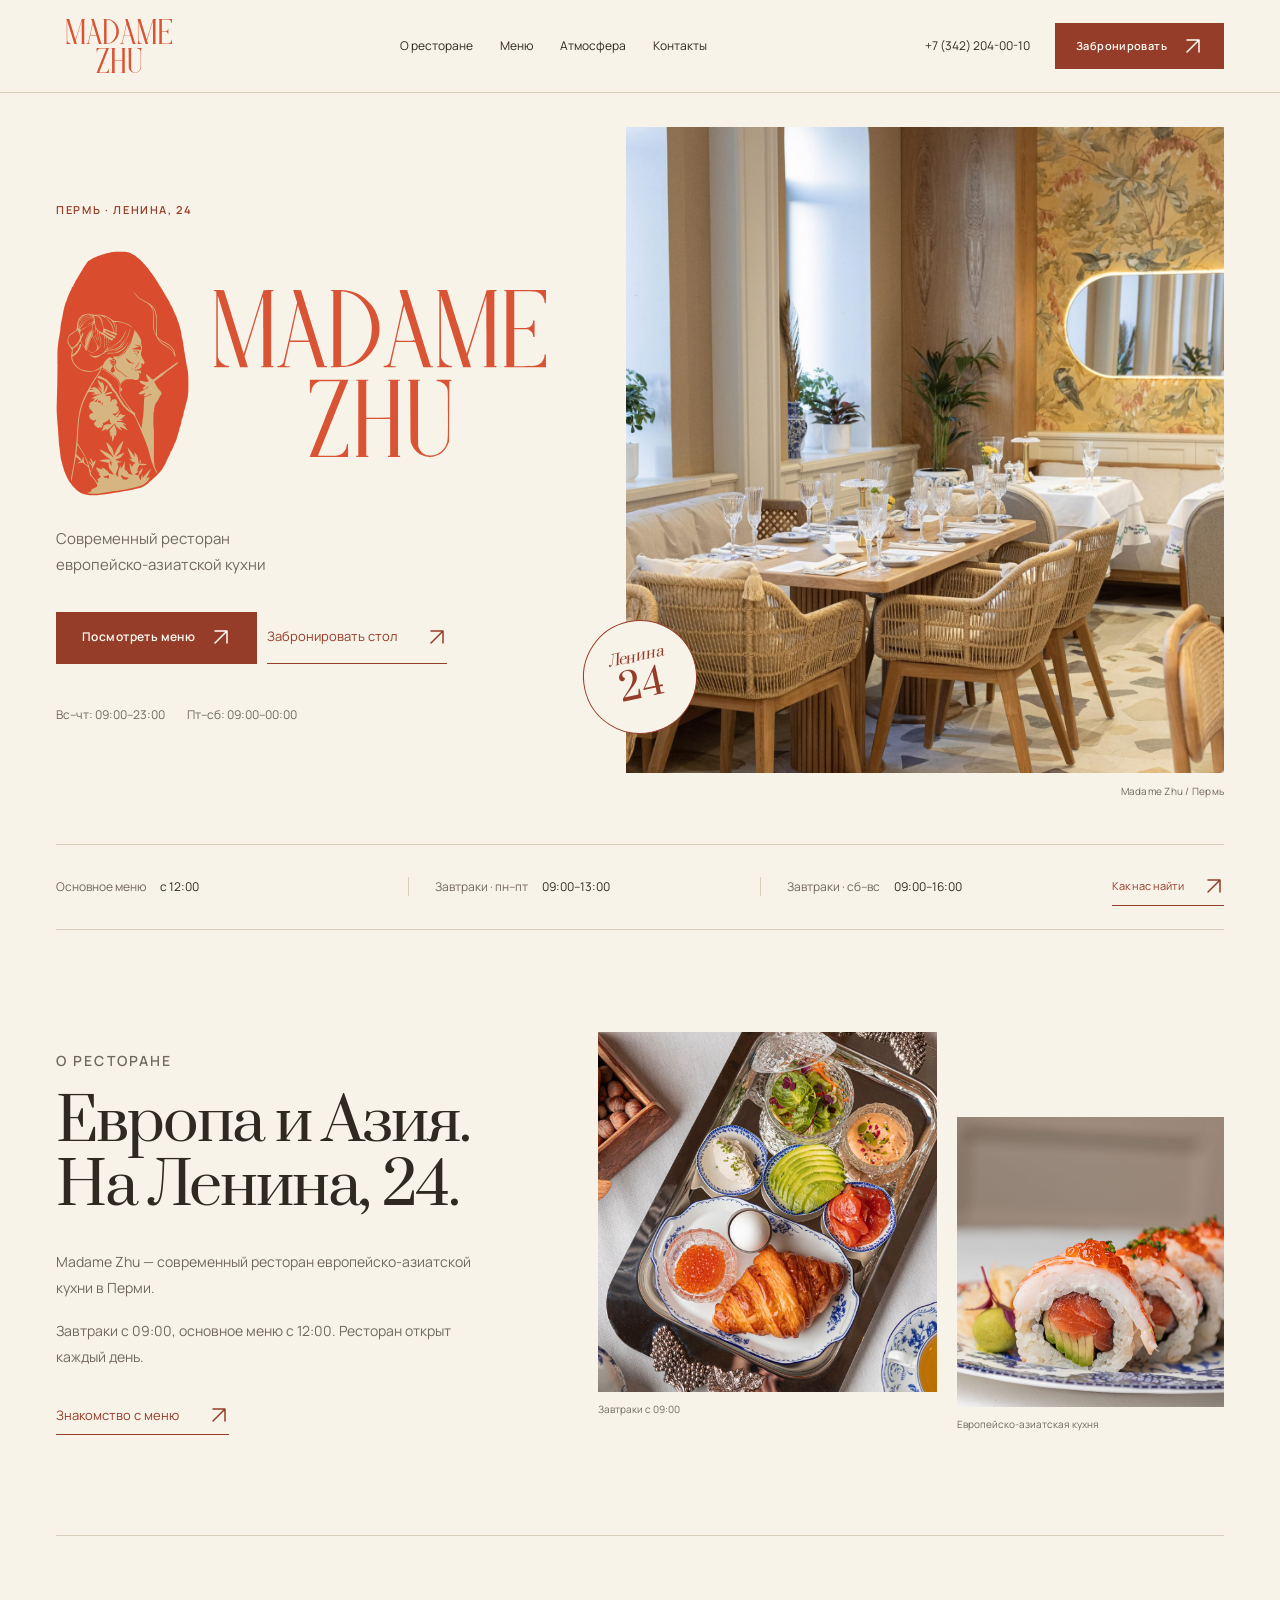
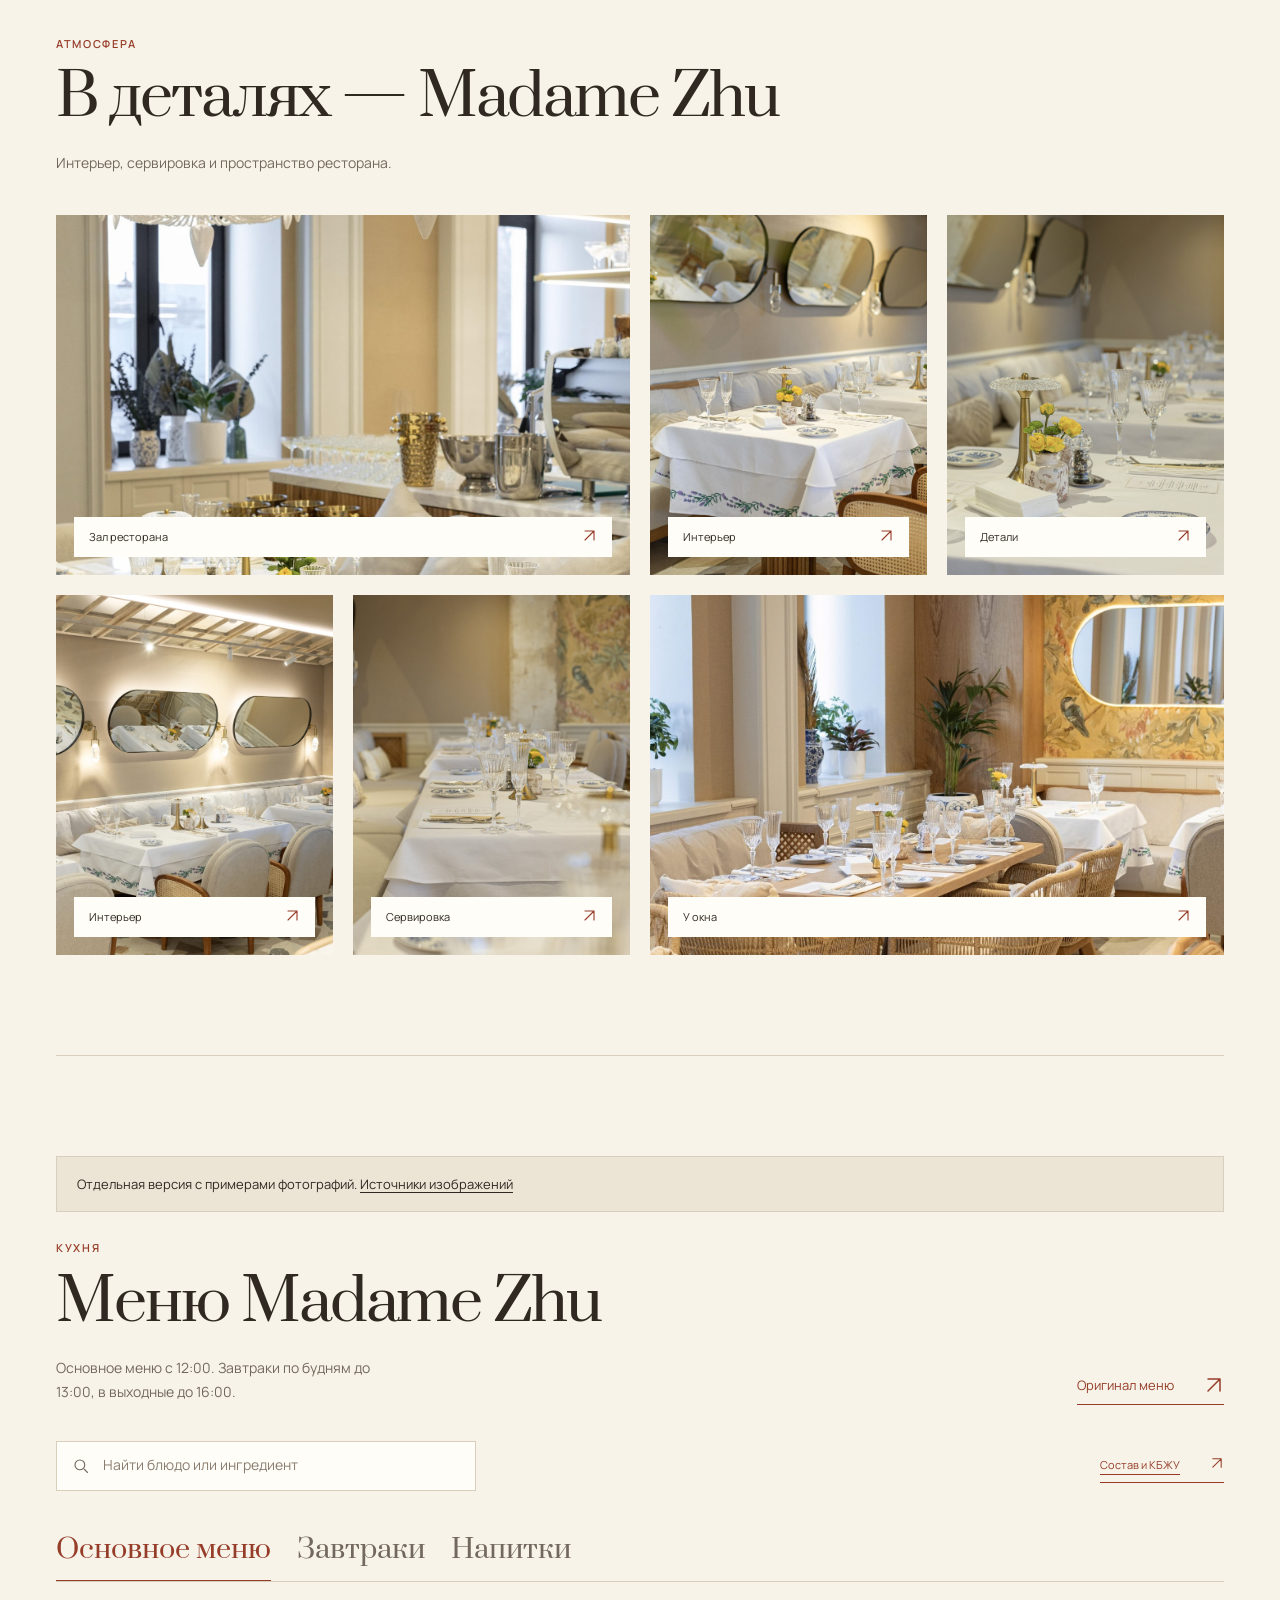
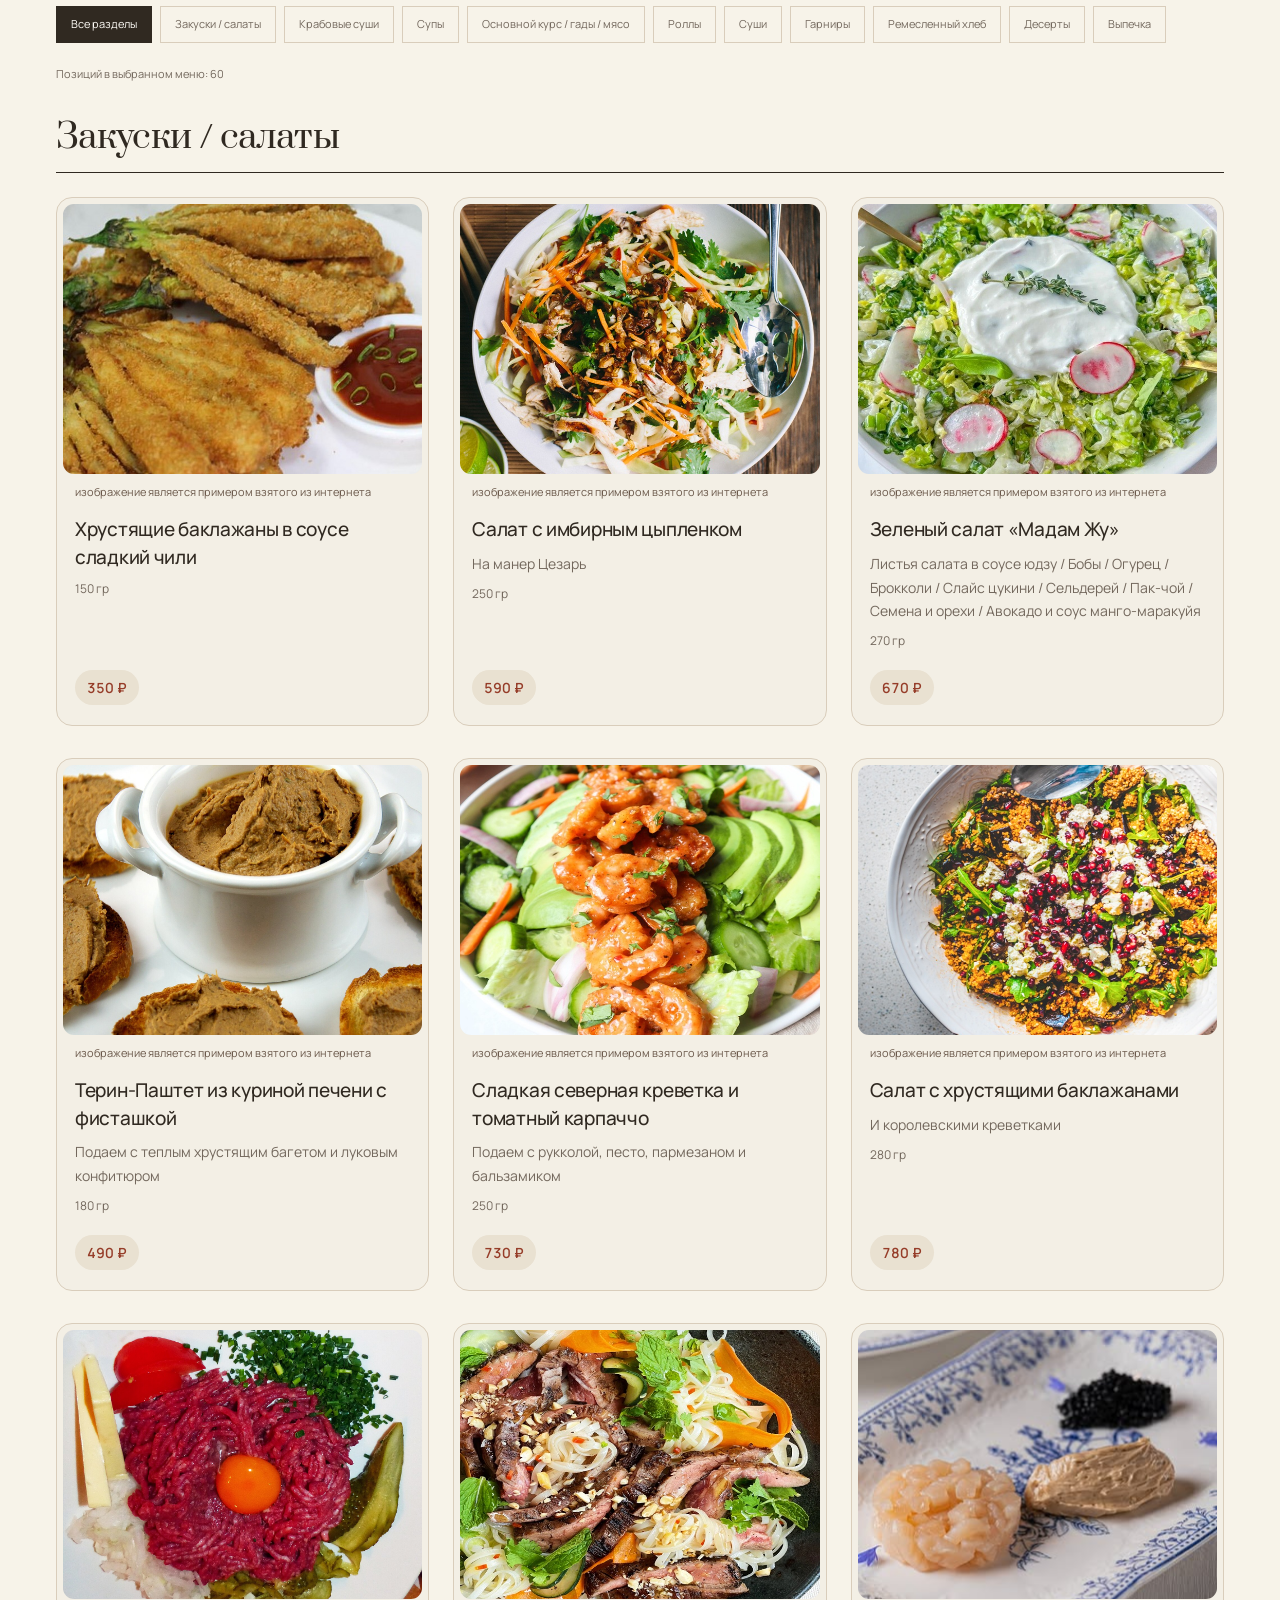
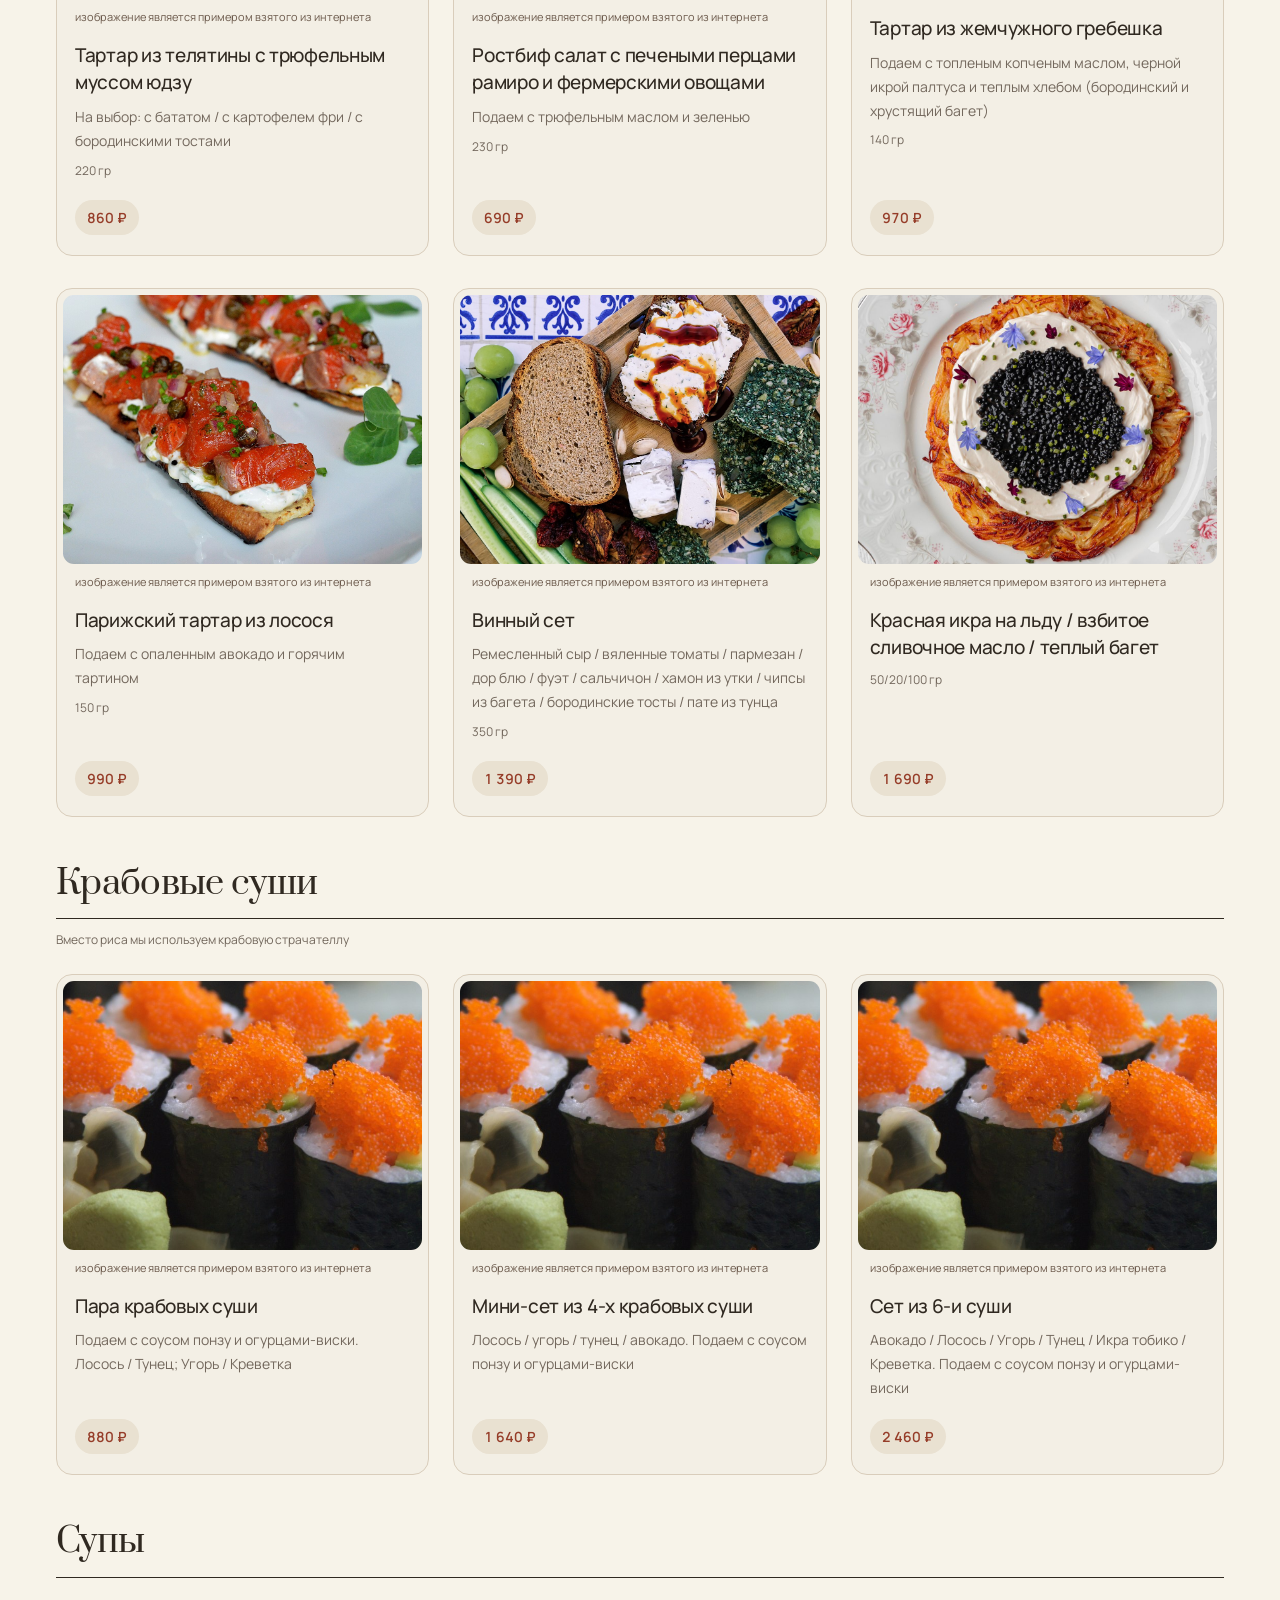
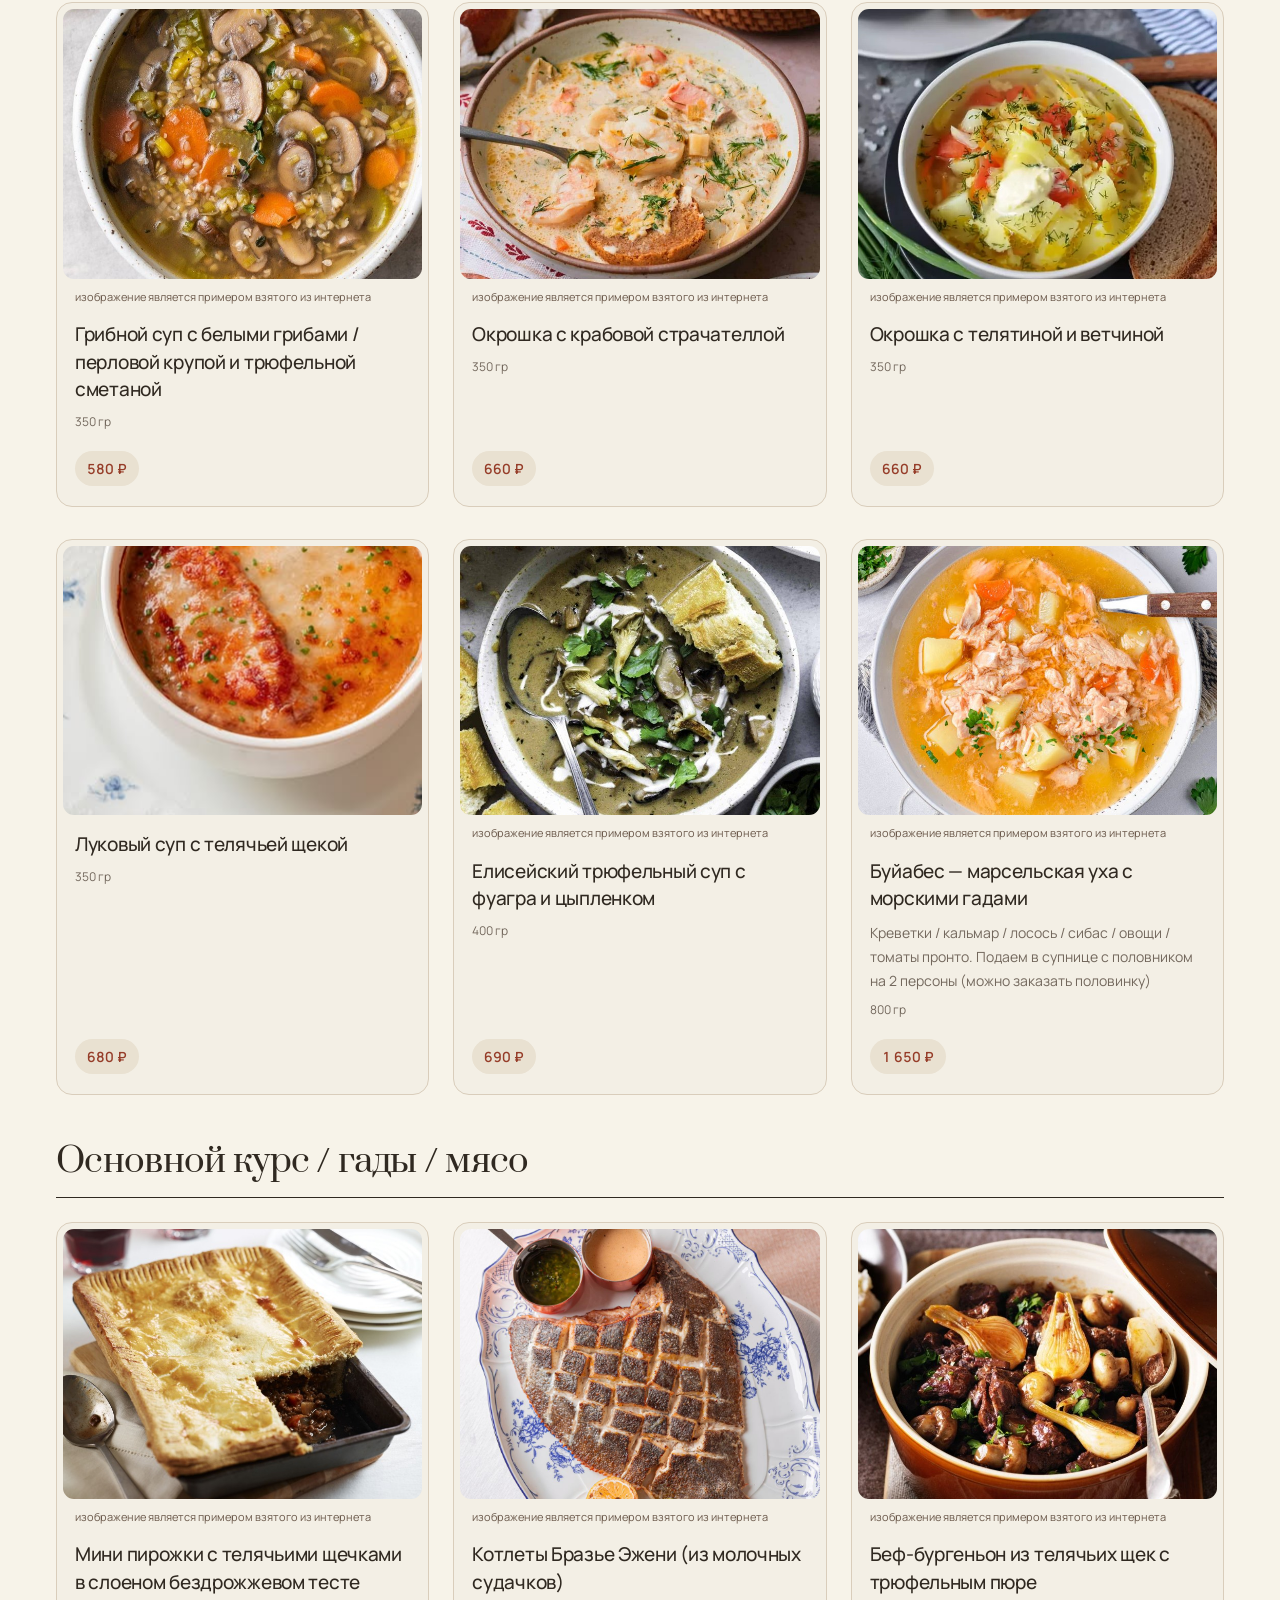
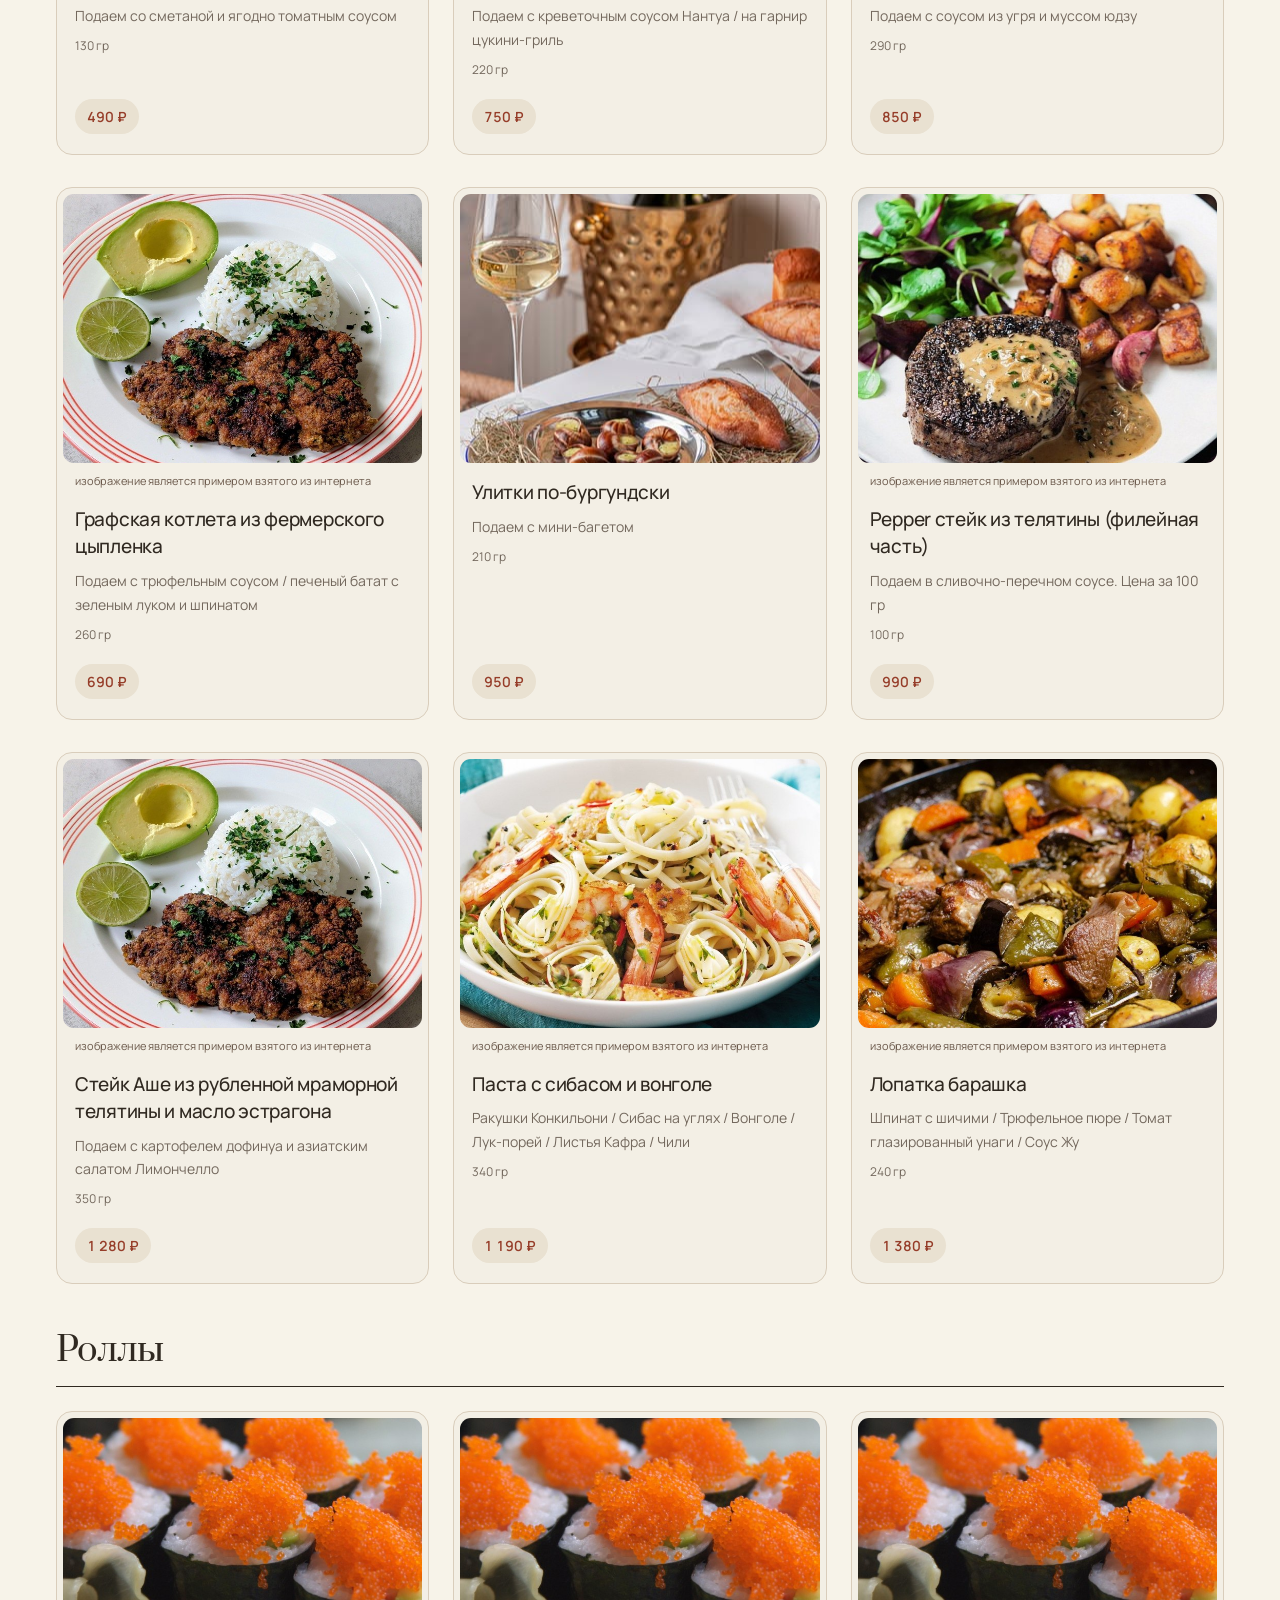
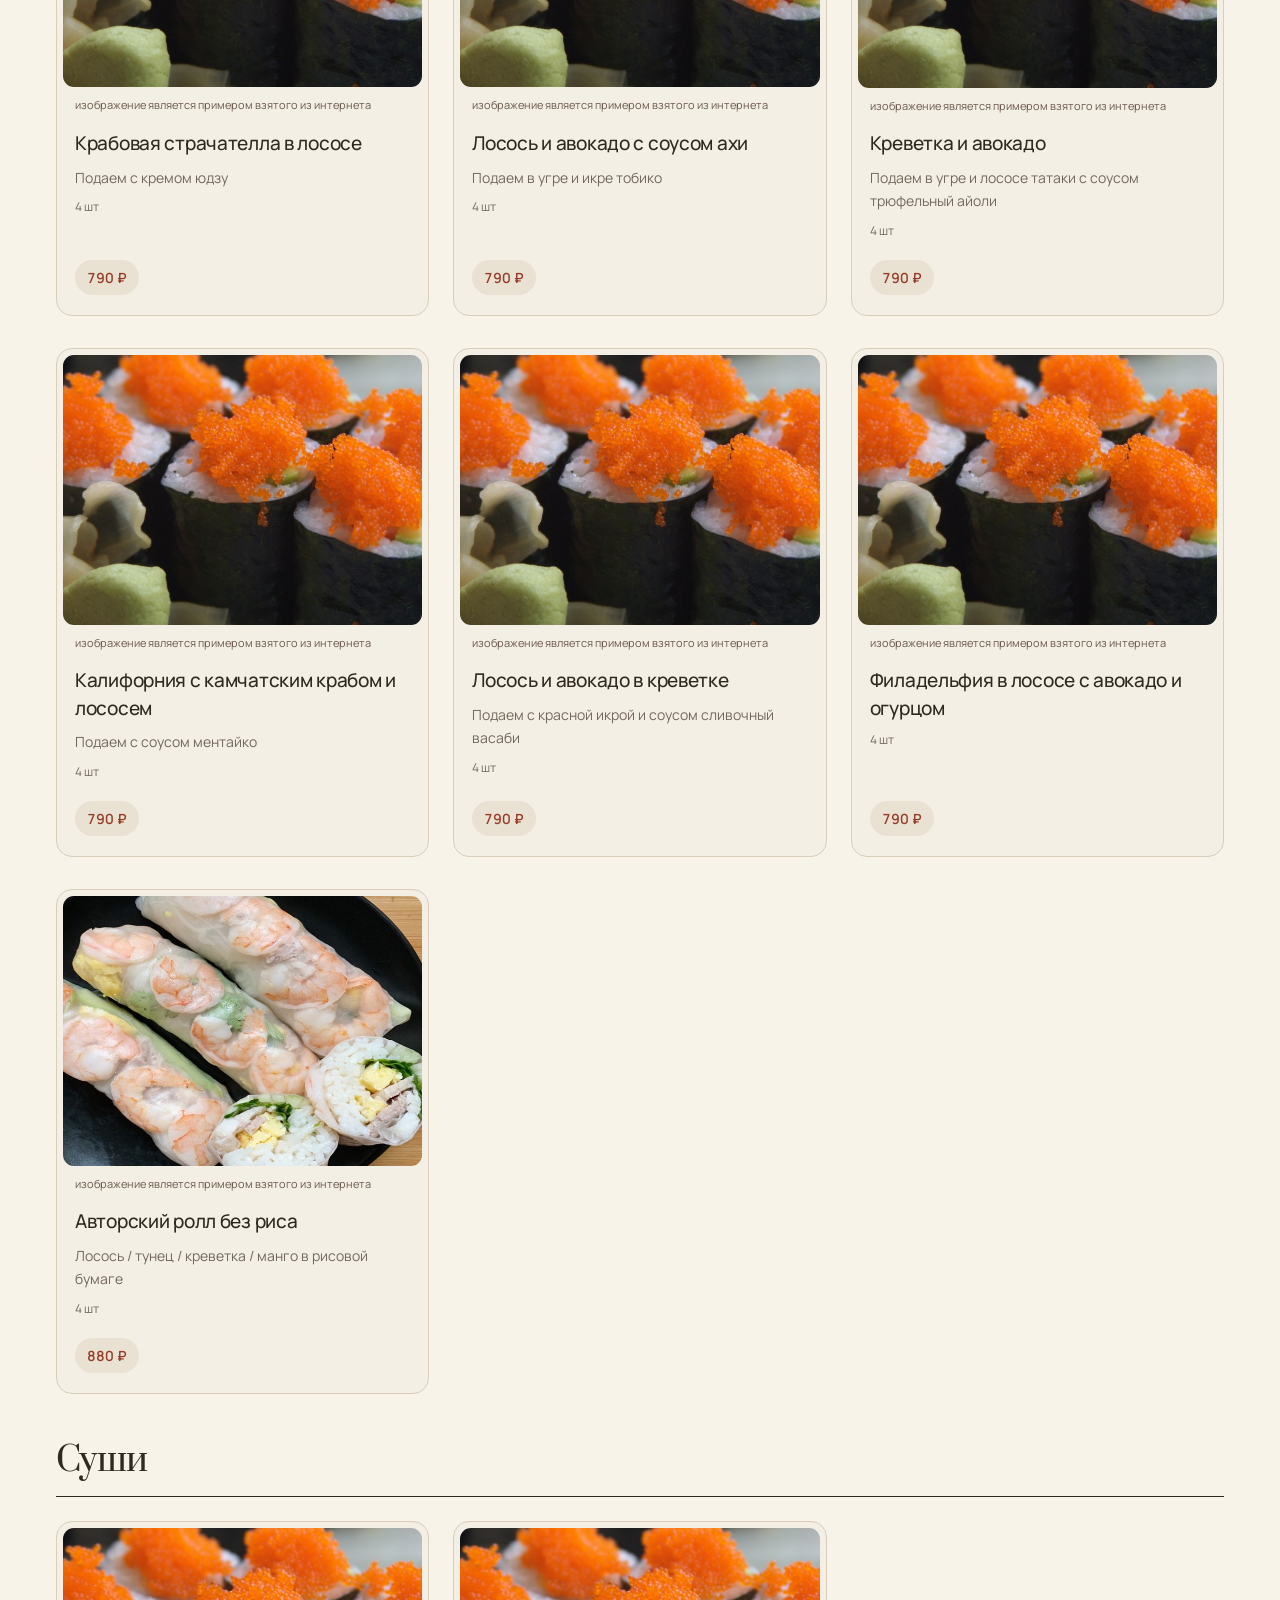
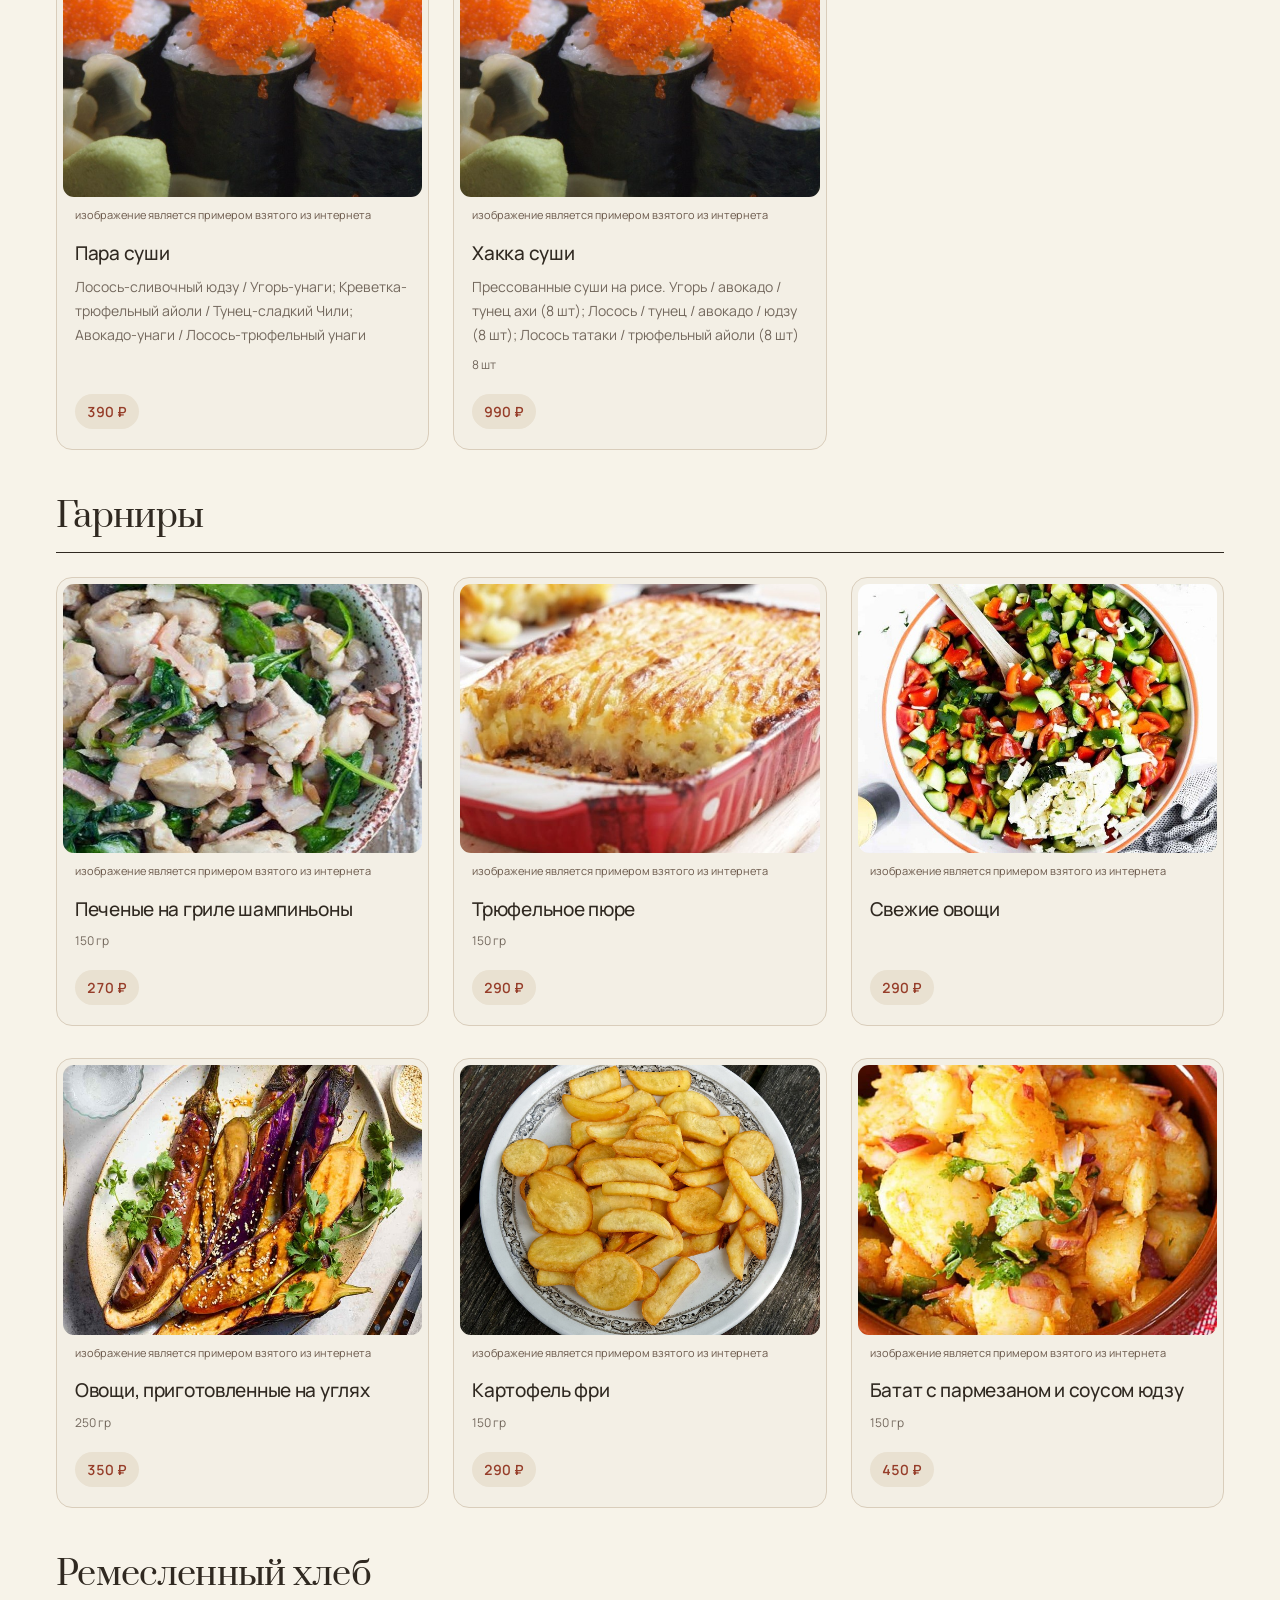
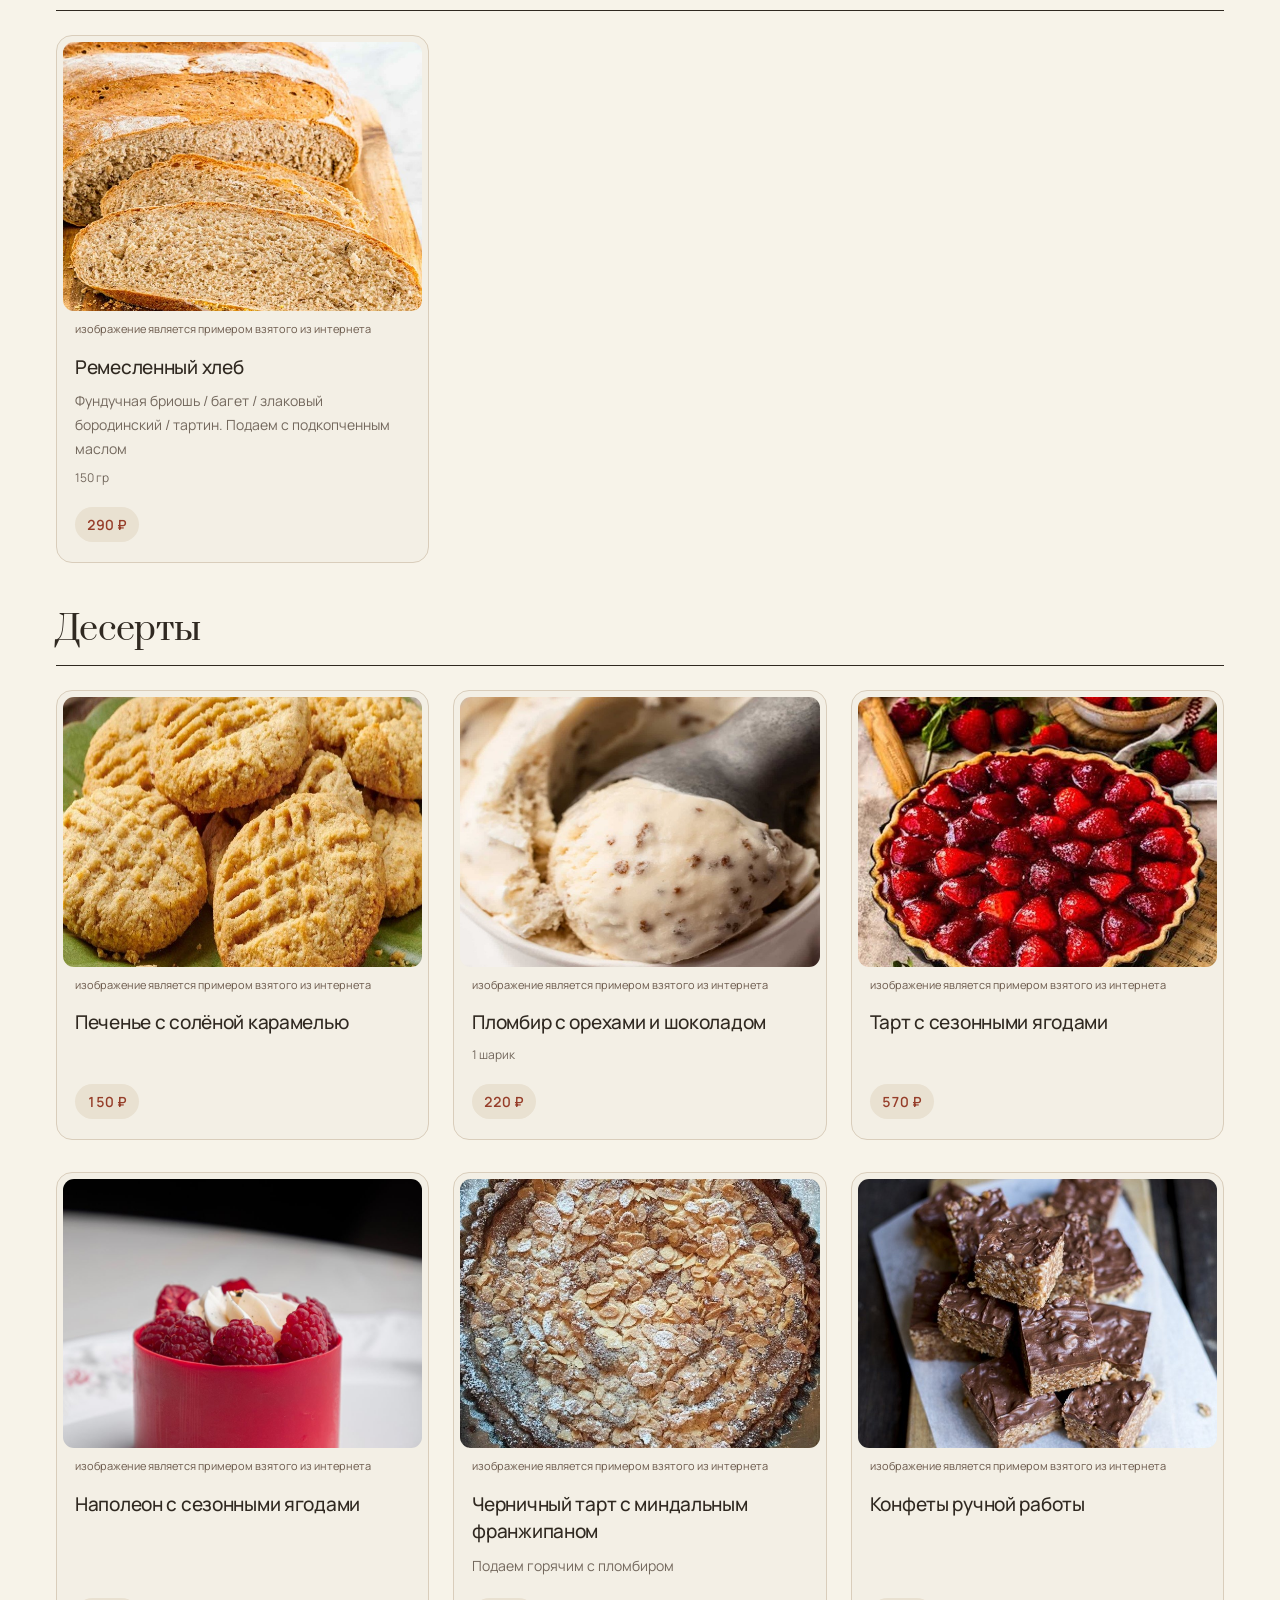
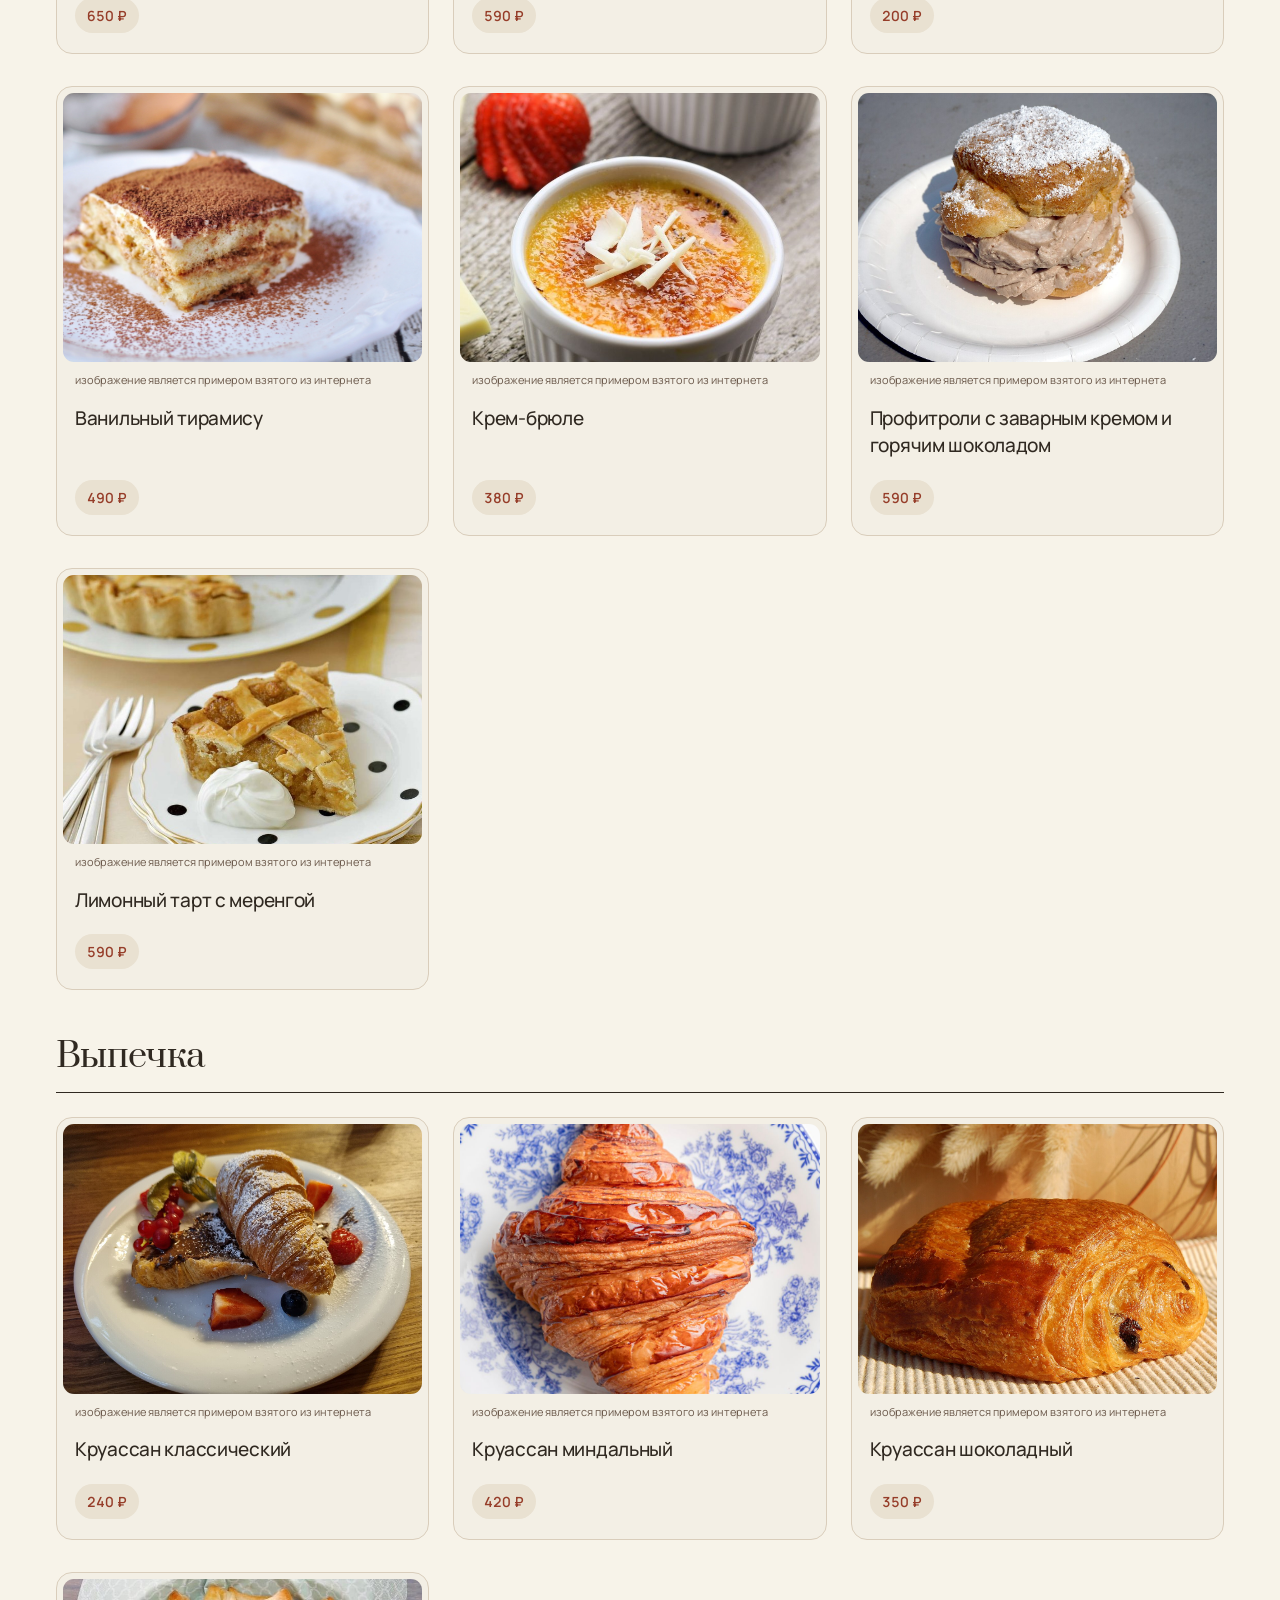
==== commit cb059965: "Render link arrows as SVG to avoid emoji on iPhone" ====
--- a/docs/index.html
+++ b/docs/index.html
@@ -47,7 +47,7 @@
       <nav class="site-nav" id="primary-nav" aria-label="Основная навигация">
         <a href="#about">О ресторане</a><a href="#menu">Меню</a><a href="#atmosphere">Атмосфера</a><a href="#contacts">Контакты</a>
       </nav>
-      <div class="header-actions"><a class="phone-link" href="tel:+73422040010">+7 (342) 204-00-10</a><a class="button button-solid" href="#booking">Забронировать <span class="arrow" aria-hidden="true">↗</span></a></div>
+      <div class="header-actions"><a class="phone-link" href="tel:+73422040010">+7 (342) 204-00-10</a><a class="button button-solid" href="#booking">Забронировать <span class="arrow" aria-hidden="true"><svg class="icon-arrow" viewBox="0 0 20 20" aria-hidden="true" focusable="false"><path d="M4 16 16 4M4 4h12v12"/></svg></span></a></div>
       <button class="nav-toggle" type="button" aria-controls="primary-nav" aria-expanded="false" aria-label="Открыть меню"><span></span><span></span></button>
     </div>
   </header>
@@ -57,7 +57,7 @@
         <p class="eyebrow">Пермь · Ленина, 24</p>
         <h1 class="hero-title" id="hero-title" aria-label="Madame Zhu"><span class="hero-identity" aria-hidden="true"><img class="hero-symbol" src="assets/brand-symbol.svg" alt="" width="441" height="815"><img class="hero-wordmark" src="assets/brand-wordmark.svg" alt="" width="1077" height="544"></span></h1>
         <p class="hero-description">Современный ресторан<br>европейско-азиатской кухни</p>
-        <div class="hero-actions"><a class="button button-solid" href="#menu">Посмотреть меню <span class="arrow" aria-hidden="true">↗</span></a><a class="text-link" href="#booking">Забронировать стол <span class="arrow" aria-hidden="true">↗</span></a></div>
+        <div class="hero-actions"><a class="button button-solid" href="#menu">Посмотреть меню <span class="arrow" aria-hidden="true"><svg class="icon-arrow" viewBox="0 0 20 20" aria-hidden="true" focusable="false"><path d="M4 16 16 4M4 4h12v12"/></svg></span></a><a class="text-link" href="#booking">Забронировать стол <span class="arrow" aria-hidden="true"><svg class="icon-arrow" viewBox="0 0 20 20" aria-hidden="true" focusable="false"><path d="M4 16 16 4M4 4h12v12"/></svg></span></a></div>
         <div class="hero-details" aria-label="График работы ресторана"><span>Вс–чт: 09:00–23:00</span><span>Пт–сб: 09:00–00:00</span></div>
       </div>
       <div class="hero-visual">
@@ -70,7 +70,7 @@
       <div class="fact-item"><span>Основное меню</span><strong>с 12:00</strong></div>
       <div class="fact-item"><span>Завтраки · пн–пт</span><strong>09:00–13:00</strong></div>
       <div class="fact-item"><span>Завтраки · сб–вс</span><strong>09:00–16:00</strong></div>
-      <a class="text-link" href="#contacts">Как нас найти <span class="arrow" aria-hidden="true">↗</span></a>
+      <a class="text-link" href="#contacts">Как нас найти <span class="arrow" aria-hidden="true"><svg class="icon-arrow" viewBox="0 0 20 20" aria-hidden="true" focusable="false"><path d="M4 16 16 4M4 4h12v12"/></svg></span></a>
     </div>
     <section class="section shell" id="about" aria-labelledby="about-title">
       <div class="about-grid">
@@ -79,7 +79,7 @@
           <h2 id="about-title">Европа и Азия.<br>На <span class="address-nowrap">Ленина, 24.</span></h2>
           <p>Madame Zhu — современный ресторан европейско-азиатской кухни в Перми.</p>
           <p>Завтраки с 09:00, основное меню с 12:00. Ресторан открыт каждый день.</p>
-          <a class="text-link" href="#menu">Знакомство с меню <span class="arrow" aria-hidden="true">↗</span></a>
+          <a class="text-link" href="#menu">Знакомство с меню <span class="arrow" aria-hidden="true"><svg class="icon-arrow" viewBox="0 0 20 20" aria-hidden="true" focusable="false"><path d="M4 16 16 4M4 4h12v12"/></svg></span></a>
         </div>
         <div class="about-images">
           <figure><img src="assets/food-breakfast.jpg" alt="Завтрак на подносе в ресторане Madame Zhu" width="1066" height="1600" loading="lazy"><figcaption>Завтраки с 09:00</figcaption></figure>
@@ -90,40 +90,40 @@
     <section class="section shell" id="atmosphere" aria-labelledby="atmosphere-title">
       <div class="section-heading"><p class="eyebrow">Атмосфера</p><h2 id="atmosphere-title">В деталях — Madame Zhu</h2><p class="section-intro">Интерьер, сервировка и пространство ресторана.</p></div>
       <div class="gallery-grid">
-        <button class="gallery-item" type="button" data-gallery-index="0" aria-label="Увеличить фото: зал с люстрами и круглым столом"><img src="assets/interior-06.jpg" alt="Зал с люстрами и круглым столом" width="1680" height="2520" loading="lazy"><span class="gallery-caption">Зал ресторана <span aria-hidden="true">↗</span></span></button>
-        <button class="gallery-item" type="button" data-gallery-index="1" aria-label="Увеличить фото: столы у стены с зеркалами"><img src="assets/interior-01.jpg" alt="Столы у стены с зеркалами" width="1680" height="2520" loading="lazy"><span class="gallery-caption">Интерьер <span aria-hidden="true">↗</span></span></button>
-        <button class="gallery-item" type="button" data-gallery-index="2" aria-label="Увеличить фото: детали сервировки и цветы"><img src="assets/interior-05.jpg" alt="Детали сервировки и цветы" width="1680" height="2520" loading="lazy"><span class="gallery-caption">Детали <span aria-hidden="true">↗</span></span></button>
-        <button class="gallery-item" type="button" data-gallery-index="3" aria-label="Увеличить фото: мягкие кресла и зеркала"><img src="assets/interior-04.jpg" alt="Мягкие кресла и зеркала" width="1680" height="2520" loading="lazy"><span class="gallery-caption">Интерьер <span aria-hidden="true">↗</span></span></button>
-        <button class="gallery-item" type="button" data-gallery-index="4" aria-label="Увеличить фото: сервировка столов"><img src="assets/interior-03.jpg" alt="Сервировка столов, перспектива зала" width="1680" height="2520" loading="lazy"><span class="gallery-caption">Сервировка <span aria-hidden="true">↗</span></span></button>
-        <button class="gallery-item" type="button" data-gallery-index="5" aria-label="Увеличить фото: стол у арочных окон"><img src="assets/interior-02.jpg" alt="Стол у арочных окон и цветочной стены" width="1680" height="2520" loading="lazy"><span class="gallery-caption">У окна <span aria-hidden="true">↗</span></span></button>
+        <button class="gallery-item" type="button" data-gallery-index="0" aria-label="Увеличить фото: зал с люстрами и круглым столом"><img src="assets/interior-06.jpg" alt="Зал с люстрами и круглым столом" width="1680" height="2520" loading="lazy"><span class="gallery-caption">Зал ресторана <span aria-hidden="true"><svg class="icon-arrow" viewBox="0 0 20 20" aria-hidden="true" focusable="false"><path d="M4 16 16 4M4 4h12v12"/></svg></span></span></button>
+        <button class="gallery-item" type="button" data-gallery-index="1" aria-label="Увеличить фото: столы у стены с зеркалами"><img src="assets/interior-01.jpg" alt="Столы у стены с зеркалами" width="1680" height="2520" loading="lazy"><span class="gallery-caption">Интерьер <span aria-hidden="true"><svg class="icon-arrow" viewBox="0 0 20 20" aria-hidden="true" focusable="false"><path d="M4 16 16 4M4 4h12v12"/></svg></span></span></button>
+        <button class="gallery-item" type="button" data-gallery-index="2" aria-label="Увеличить фото: детали сервировки и цветы"><img src="assets/interior-05.jpg" alt="Детали сервировки и цветы" width="1680" height="2520" loading="lazy"><span class="gallery-caption">Детали <span aria-hidden="true"><svg class="icon-arrow" viewBox="0 0 20 20" aria-hidden="true" focusable="false"><path d="M4 16 16 4M4 4h12v12"/></svg></span></span></button>
+        <button class="gallery-item" type="button" data-gallery-index="3" aria-label="Увеличить фото: мягкие кресла и зеркала"><img src="assets/interior-04.jpg" alt="Мягкие кресла и зеркала" width="1680" height="2520" loading="lazy"><span class="gallery-caption">Интерьер <span aria-hidden="true"><svg class="icon-arrow" viewBox="0 0 20 20" aria-hidden="true" focusable="false"><path d="M4 16 16 4M4 4h12v12"/></svg></span></span></button>
+        <button class="gallery-item" type="button" data-gallery-index="4" aria-label="Увеличить фото: сервировка столов"><img src="assets/interior-03.jpg" alt="Сервировка столов, перспектива зала" width="1680" height="2520" loading="lazy"><span class="gallery-caption">Сервировка <span aria-hidden="true"><svg class="icon-arrow" viewBox="0 0 20 20" aria-hidden="true" focusable="false"><path d="M4 16 16 4M4 4h12v12"/></svg></span></span></button>
+        <button class="gallery-item" type="button" data-gallery-index="5" aria-label="Увеличить фото: стол у арочных окон"><img src="assets/interior-02.jpg" alt="Стол у арочных окон и цветочной стены" width="1680" height="2520" loading="lazy"><span class="gallery-caption">У окна <span aria-hidden="true"><svg class="icon-arrow" viewBox="0 0 20 20" aria-hidden="true" focusable="false"><path d="M4 16 16 4M4 4h12v12"/></svg></span></span></button>
       </div>
     </section>
     <section class="section shell" id="menu" aria-labelledby="menu-title">
       <aside class="example-version-note">Отдельная версия с примерами фотографий. <a href="photo-sources.html">Источники изображений</a></aside>
-      <div class="menu-heading-flex"><div class="section-heading"><p class="eyebrow">Кухня</p><h2 id="menu-title">Меню Madame Zhu</h2><p class="section-intro">Основное меню с 12:00. Завтраки по будням до 13:00, в выходные до 16:00.</p></div><button class="text-link" type="button" id="view-original-menu">Оригинал меню <span class="arrow" aria-hidden="true">↗</span></button></div>
+      <div class="menu-heading-flex"><div class="section-heading"><p class="eyebrow">Кухня</p><h2 id="menu-title">Меню Madame Zhu</h2><p class="section-intro">Основное меню с 12:00. Завтраки по будням до 13:00, в выходные до 16:00.</p></div><button class="text-link" type="button" id="view-original-menu">Оригинал меню <span class="arrow" aria-hidden="true"><svg class="icon-arrow" viewBox="0 0 20 20" aria-hidden="true" focusable="false"><path d="M4 16 16 4M4 4h12v12"/></svg></span></button></div>
       <div class="menu-tools">
         <div class="menu-search"><label class="sr-only" for="menu-search">Поиск по меню</label><svg viewBox="0 0 24 24" fill="none" stroke="currentColor" stroke-width="1.5" aria-hidden="true"><circle cx="10.5" cy="10.5" r="6.5"/><path d="m16 16 5 5"/></svg><input id="menu-search" type="search" placeholder="Найти блюдо или ингредиент" autocomplete="off" maxlength="120"><button id="clear-search" type="button" aria-label="Очистить поиск" hidden>×</button></div>
-        <div class="menu-links"><a class="text-link" href="https://madamezhu.ru/kbzu" target="_blank" rel="noopener noreferrer">Состав и КБЖУ <span aria-hidden="true">↗</span></a></div>
+        <div class="menu-links"><a class="text-link" href="https://madamezhu.ru/kbzu" target="_blank" rel="noopener noreferrer">Состав и КБЖУ <span aria-hidden="true"><svg class="icon-arrow" viewBox="0 0 20 20" aria-hidden="true" focusable="false"><path d="M4 16 16 4M4 4h12v12"/></svg></span></a></div>
       </div>
       <div class="menu-group-tabs" role="tablist" aria-label="Виды меню"><button class="group-tab" id="tab-main" type="button" role="tab" aria-selected="true" aria-controls="menu-content" data-group="main">Основное меню</button><button class="group-tab" id="tab-breakfast" type="button" role="tab" aria-selected="false" aria-controls="menu-content" tabindex="-1" data-group="breakfast">Завтраки</button><button class="group-tab" id="tab-drinks" type="button" role="tab" aria-selected="false" aria-controls="menu-content" tabindex="-1" data-group="drinks">Напитки</button></div>
       <p class="category-note" id="menu-schedule-note" hidden></p>
       <div id="category-list" class="category-list" aria-label="Разделы меню"></div>
       <p class="menu-status" id="menu-status" role="status" aria-live="polite">Загружаем меню…</p>
       <div id="menu-content" role="tabpanel" aria-labelledby="tab-main"></div>
-      <div class="empty-state" id="empty-state" hidden><h3>Ничего не нашлось</h3><p>Попробуйте другое название или ингредиент.</p><button class="text-link" type="button" id="reset-menu">Сбросить поиск и фильтры <span aria-hidden="true">↗</span></button></div>
+      <div class="empty-state" id="empty-state" hidden><h3>Ничего не нашлось</h3><p>Попробуйте другое название или ингредиент.</p><button class="text-link" type="button" id="reset-menu">Сбросить поиск и фильтры <span aria-hidden="true"><svg class="icon-arrow" viewBox="0 0 20 20" aria-hidden="true" focusable="false"><path d="M4 16 16 4M4 4h12v12"/></svg></span></button></div>
       <div class="menu-unavailable" id="menu-unavailable" hidden><h3>Не удалось загрузить каталог</h3><p>Вы можете открыть оригинал меню или связаться с рестораном.</p><button class="button button-outline" type="button" id="fallback-original-menu">Открыть оригинал меню</button></div>
       <noscript><p>Для поиска и просмотра текстового каталога включите JavaScript. <a href="assets/menu-original-01.jpg">Основное меню</a> · <a href="assets/menu-original-02.jpg">Завтраки и напитки</a></p></noscript>
     </section>
     <section class="section shell" id="booking" aria-labelledby="booking-title">
-      <div class="booking-panel"><p class="eyebrow">Ваш стол в Madame Zhu</p><h2 id="booking-title">До встречи<br>на Ленина, 24</h2><p>Чтобы забронировать стол, напишите в Telegram ресторана или позвоните.</p><div class="booking-actions"><a class="button button-solid" href="https://t.me/MMadame_Zhu" target="_blank" rel="noopener noreferrer">Забронировать в Telegram <span class="arrow" aria-hidden="true">↗</span></a><a class="booking-phone" href="tel:+73422040010">+7 (342) 204-00-10</a></div></div>
+      <div class="booking-panel"><p class="eyebrow">Ваш стол в Madame Zhu</p><h2 id="booking-title">До встречи<br>на Ленина, 24</h2><p>Чтобы забронировать стол, напишите в Telegram ресторана или позвоните.</p><div class="booking-actions"><a class="button button-solid" href="https://t.me/MMadame_Zhu" target="_blank" rel="noopener noreferrer">Забронировать в Telegram <span class="arrow" aria-hidden="true"><svg class="icon-arrow" viewBox="0 0 20 20" aria-hidden="true" focusable="false"><path d="M4 16 16 4M4 4h12v12"/></svg></span></a><a class="booking-phone" href="tel:+73422040010">+7 (342) 204-00-10</a></div></div>
     </section>
     <section class="section shell" id="contacts" aria-labelledby="contacts-title">
       <div class="section-heading"><p class="eyebrow" id="contacts-title">Контакты</p></div>
-      <div class="contacts-grid"><div class="contact-info"><div class="contact-item"><h3>Адрес</h3><p>Пермь, улица Ленина, 24</p></div><div class="contact-item"><h3>Время работы</h3><p>Воскресенье — четверг: 09:00–23:00<br>Пятница — суббота: 09:00–00:00</p></div><div class="contact-item"><h3>Связаться с рестораном</h3><p><a href="tel:+73422040010">+7 (342) 204-00-10</a></p><a class="text-link" href="https://t.me/MMadame_Zhu" target="_blank" rel="noopener noreferrer">Написать в Telegram <span aria-hidden="true">↗</span></a></div></div><div class="map-card map-embed"><iframe src="https://yandex.ru/map-widget/v1/?oid=176235801341&amp;ol=biz&amp;z=16" title="Madame Zhu — Пермь, улица Ленина, 24 на Яндекс Картах" width="650" height="360" loading="eager" allowfullscreen referrerpolicy="no-referrer-when-downgrade"></iframe><a class="map-open-link" href="https://yandex.ru/maps/org/madame_zhu/176235801341/" target="_blank" rel="noopener noreferrer">Открыть в Яндекс Картах ↗</a></div></div>
+      <div class="contacts-grid"><div class="contact-info"><div class="contact-item"><h3>Адрес</h3><p>Пермь, улица Ленина, 24</p></div><div class="contact-item"><h3>Время работы</h3><p>Воскресенье — четверг: 09:00–23:00<br>Пятница — суббота: 09:00–00:00</p></div><div class="contact-item"><h3>Связаться с рестораном</h3><p><a href="tel:+73422040010">+7 (342) 204-00-10</a></p><a class="text-link" href="https://t.me/MMadame_Zhu" target="_blank" rel="noopener noreferrer">Написать в Telegram <span aria-hidden="true"><svg class="icon-arrow" viewBox="0 0 20 20" aria-hidden="true" focusable="false"><path d="M4 16 16 4M4 4h12v12"/></svg></span></a></div></div><div class="map-card map-embed"><iframe src="https://yandex.ru/map-widget/v1/?oid=176235801341&amp;ol=biz&amp;z=16" title="Madame Zhu — Пермь, улица Ленина, 24 на Яндекс Картах" width="650" height="360" loading="eager" allowfullscreen referrerpolicy="no-referrer-when-downgrade"></iframe><a class="map-open-link" href="https://yandex.ru/maps/org/madame_zhu/176235801341/" target="_blank" rel="noopener noreferrer">Открыть в Яндекс Картах <svg class="icon-arrow" viewBox="0 0 20 20" aria-hidden="true" focusable="false"><path d="M4 16 16 4M4 4h12v12"/></svg></a></div></div>
     </section>
   </main>
   <footer class="site-footer"><div class="footer-inner shell"><a class="footer-brand" href="#" aria-label="Madame Zhu — наверх"><img src="assets/brand-wordmark.svg" alt="Madame Zhu" width="1077" height="544"></a><div class="footer-links"><a href="#menu">Меню</a><a href="#atmosphere">Атмосфера</a><a href="https://madamezhu.ru/kbzu" target="_blank" rel="noopener noreferrer">КБЖУ</a><a href="https://madamezhu.ru/privacy" target="_blank" rel="noopener noreferrer">Политика конфиденциальности</a></div><p class="copyright">© <span id="current-year">2026</span> Madame Zhu</p></div></footer>
-  <div class="mobile-booking"><a class="button button-solid" href="#booking">Забронировать стол <span aria-hidden="true">↗</span></a></div>
-  <dialog id="image-dialog" class="image-dialog" aria-labelledby="dialog-title"><div class="dialog-toolbar"><p class="dialog-title" id="dialog-title">Атмосфера Madame Zhu</p><button class="dialog-zoom" id="dialog-zoom" type="button" aria-pressed="false">Увеличить</button><button class="dialog-close" type="button" aria-label="Закрыть просмотр">×</button></div><div class="dialog-stage"><button class="gallery-prev" type="button" aria-label="Предыдущее изображение">←</button><div class="dialog-image-scroll" tabindex="0" role="region" aria-label="Изображение; после увеличения можно прокручивать"><img id="dialog-image" alt=""></div><button class="gallery-next" type="button" aria-label="Следующее изображение">→</button></div><p class="dialog-caption" id="dialog-caption"></p><a class="dialog-original" id="dialog-original" href="assets/menu-original-01.jpg" target="_blank" rel="noopener noreferrer">Открыть изображение отдельно ↗</a></dialog>
+  <div class="mobile-booking"><a class="button button-solid" href="#booking">Забронировать стол <span aria-hidden="true"><svg class="icon-arrow" viewBox="0 0 20 20" aria-hidden="true" focusable="false"><path d="M4 16 16 4M4 4h12v12"/></svg></span></a></div>
+  <dialog id="image-dialog" class="image-dialog" aria-labelledby="dialog-title"><div class="dialog-toolbar"><p class="dialog-title" id="dialog-title">Атмосфера Madame Zhu</p><button class="dialog-zoom" id="dialog-zoom" type="button" aria-pressed="false">Увеличить</button><button class="dialog-close" type="button" aria-label="Закрыть просмотр">×</button></div><div class="dialog-stage"><button class="gallery-prev" type="button" aria-label="Предыдущее изображение">←</button><div class="dialog-image-scroll" tabindex="0" role="region" aria-label="Изображение; после увеличения можно прокручивать"><img id="dialog-image" alt=""></div><button class="gallery-next" type="button" aria-label="Следующее изображение">→</button></div><p class="dialog-caption" id="dialog-caption"></p><a class="dialog-original" id="dialog-original" href="assets/menu-original-01.jpg" target="_blank" rel="noopener noreferrer">Открыть изображение отдельно <svg class="icon-arrow" viewBox="0 0 20 20" aria-hidden="true" focusable="false"><path d="M4 16 16 4M4 4h12v12"/></svg></a></dialog>
 </body>
 </html>
--- a/docs/styles.css
+++ b/docs/styles.css
@@ -93,6 +93,7 @@
 .button-outline { border-color: var(--line); background: transparent; color: var(--ink); }
 .button-outline:hover { border-color: var(--red-ink); color: var(--red-ink); background: var(--paper-light); }
 .arrow { font-size: 20px; line-height: 1; font-weight: 400; }
+.icon-arrow { display: inline-block; width: 1em; height: 1em; min-width: 14px; min-height: 14px; flex-shrink: 0; vertical-align: -.12em; fill: none; stroke: currentColor; stroke-width: 1.5; stroke-linecap: round; stroke-linejoin: round; }
 .text-link {
   display: inline-flex;
   align-items: center;
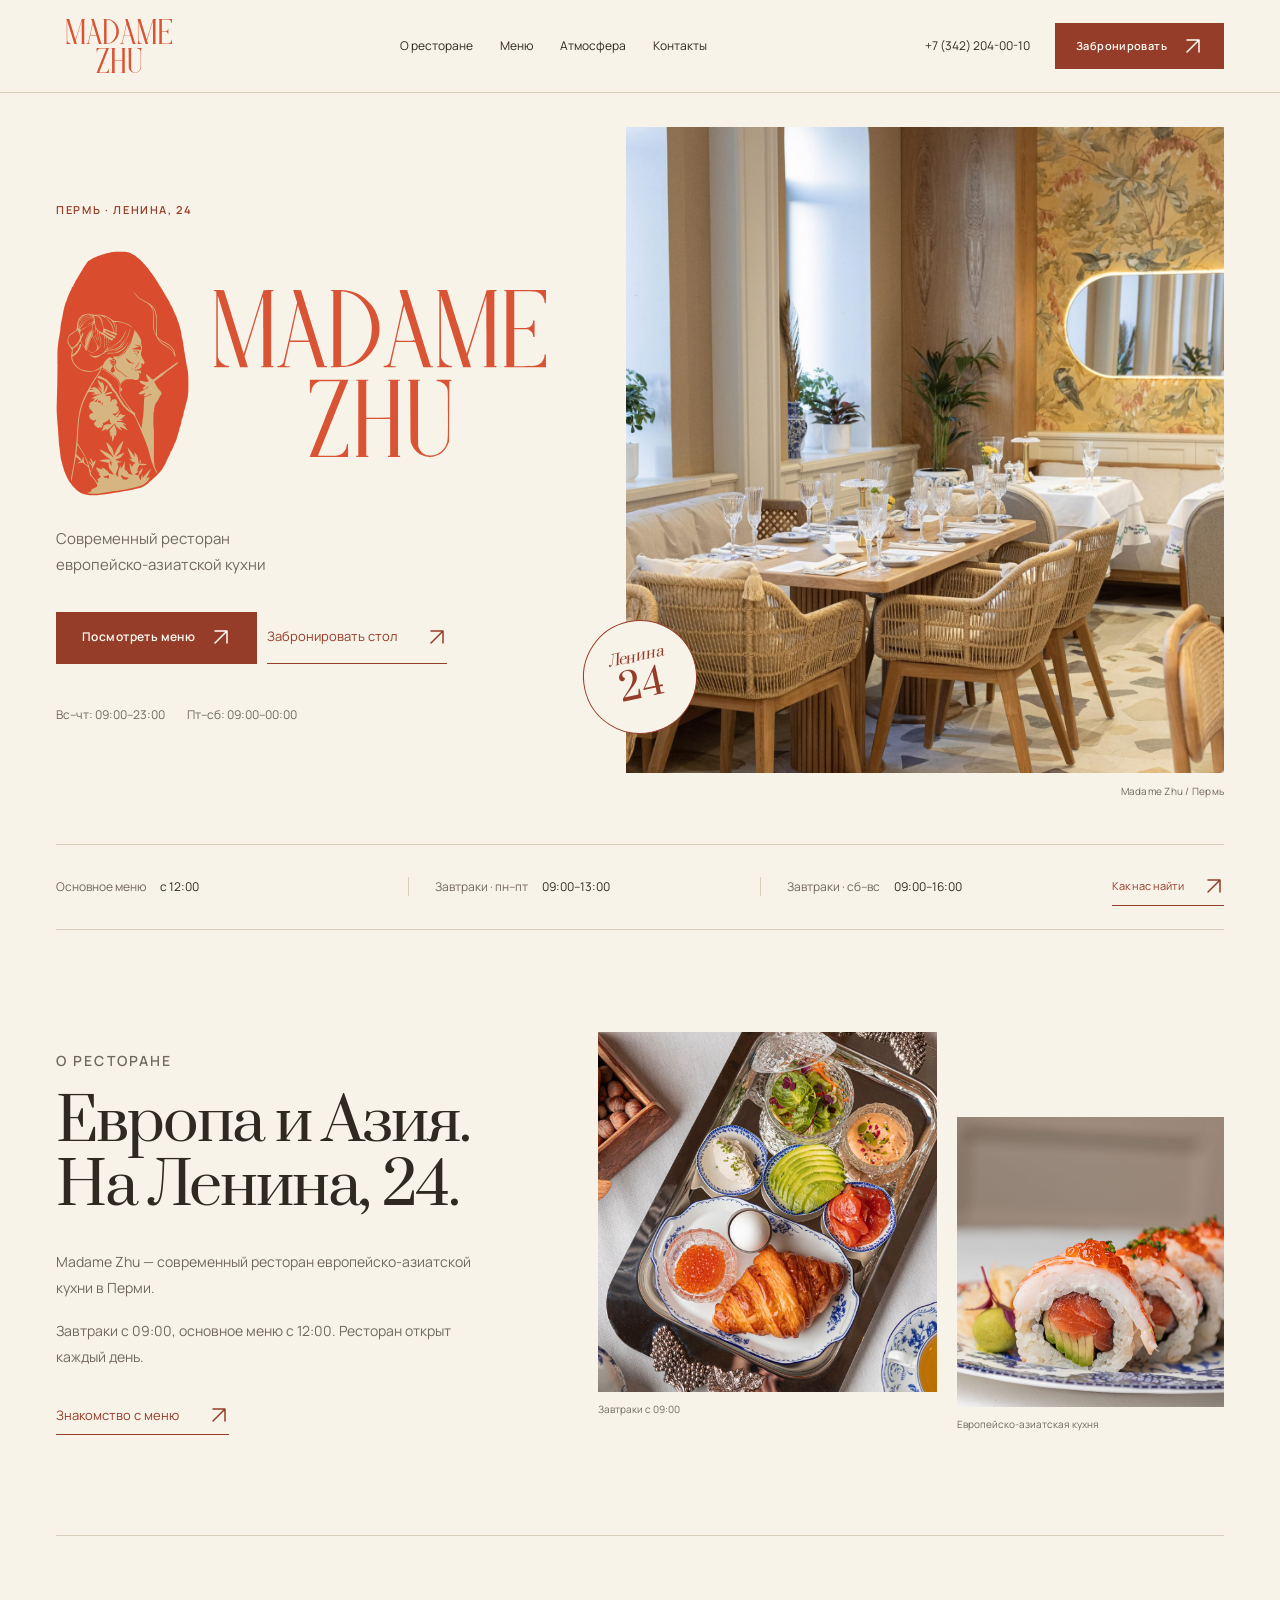
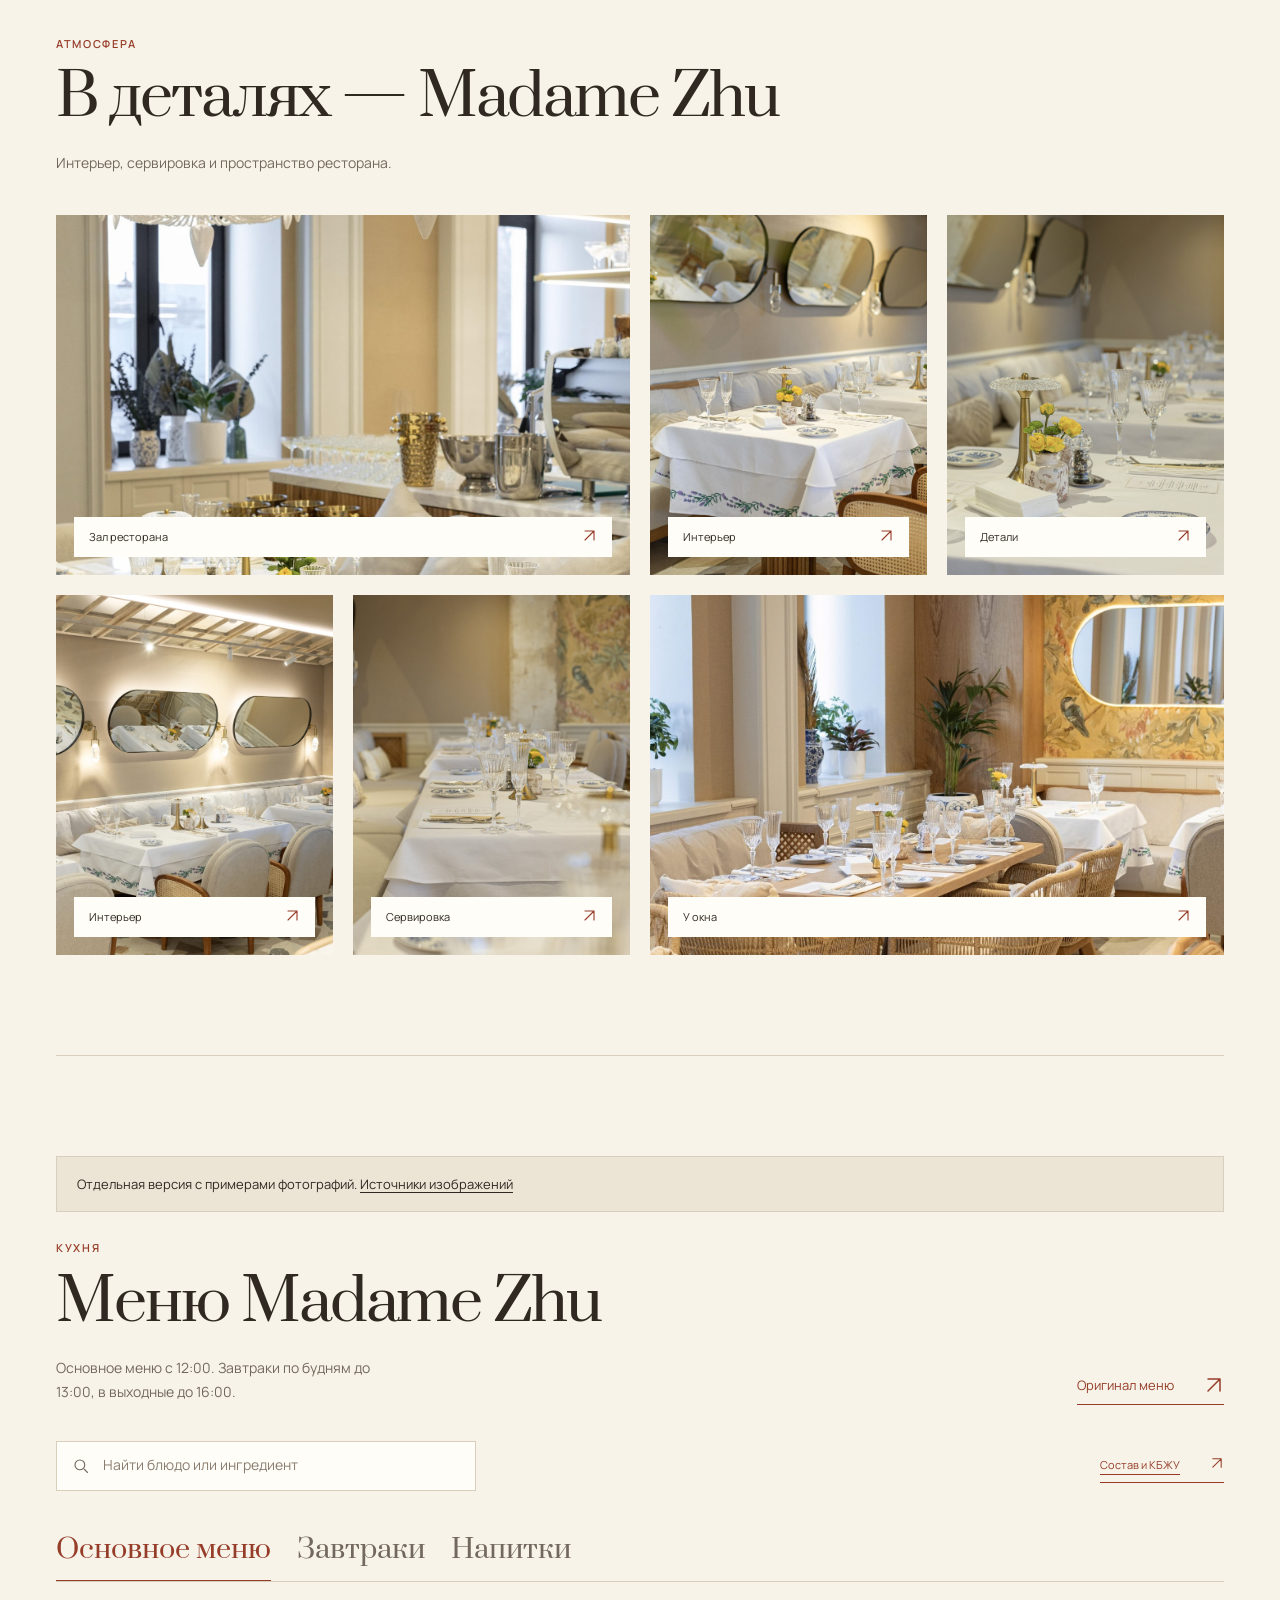
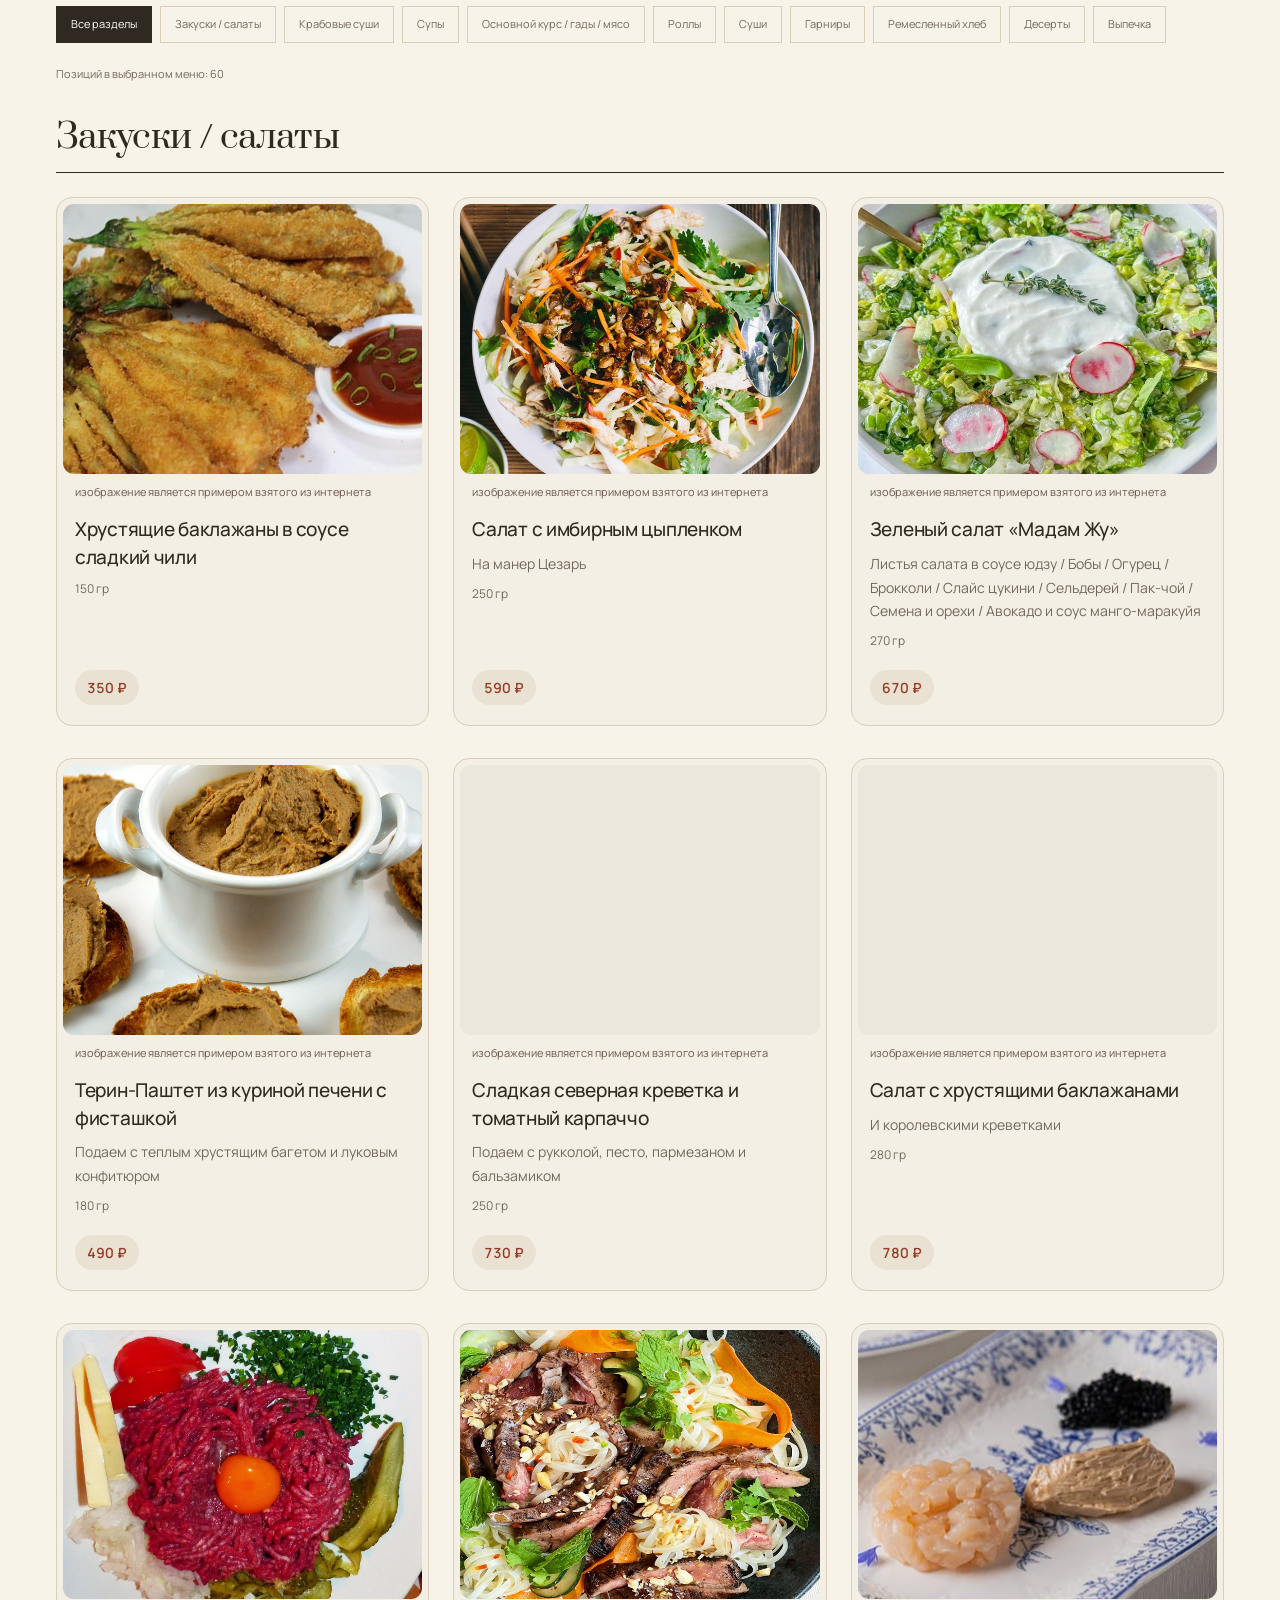
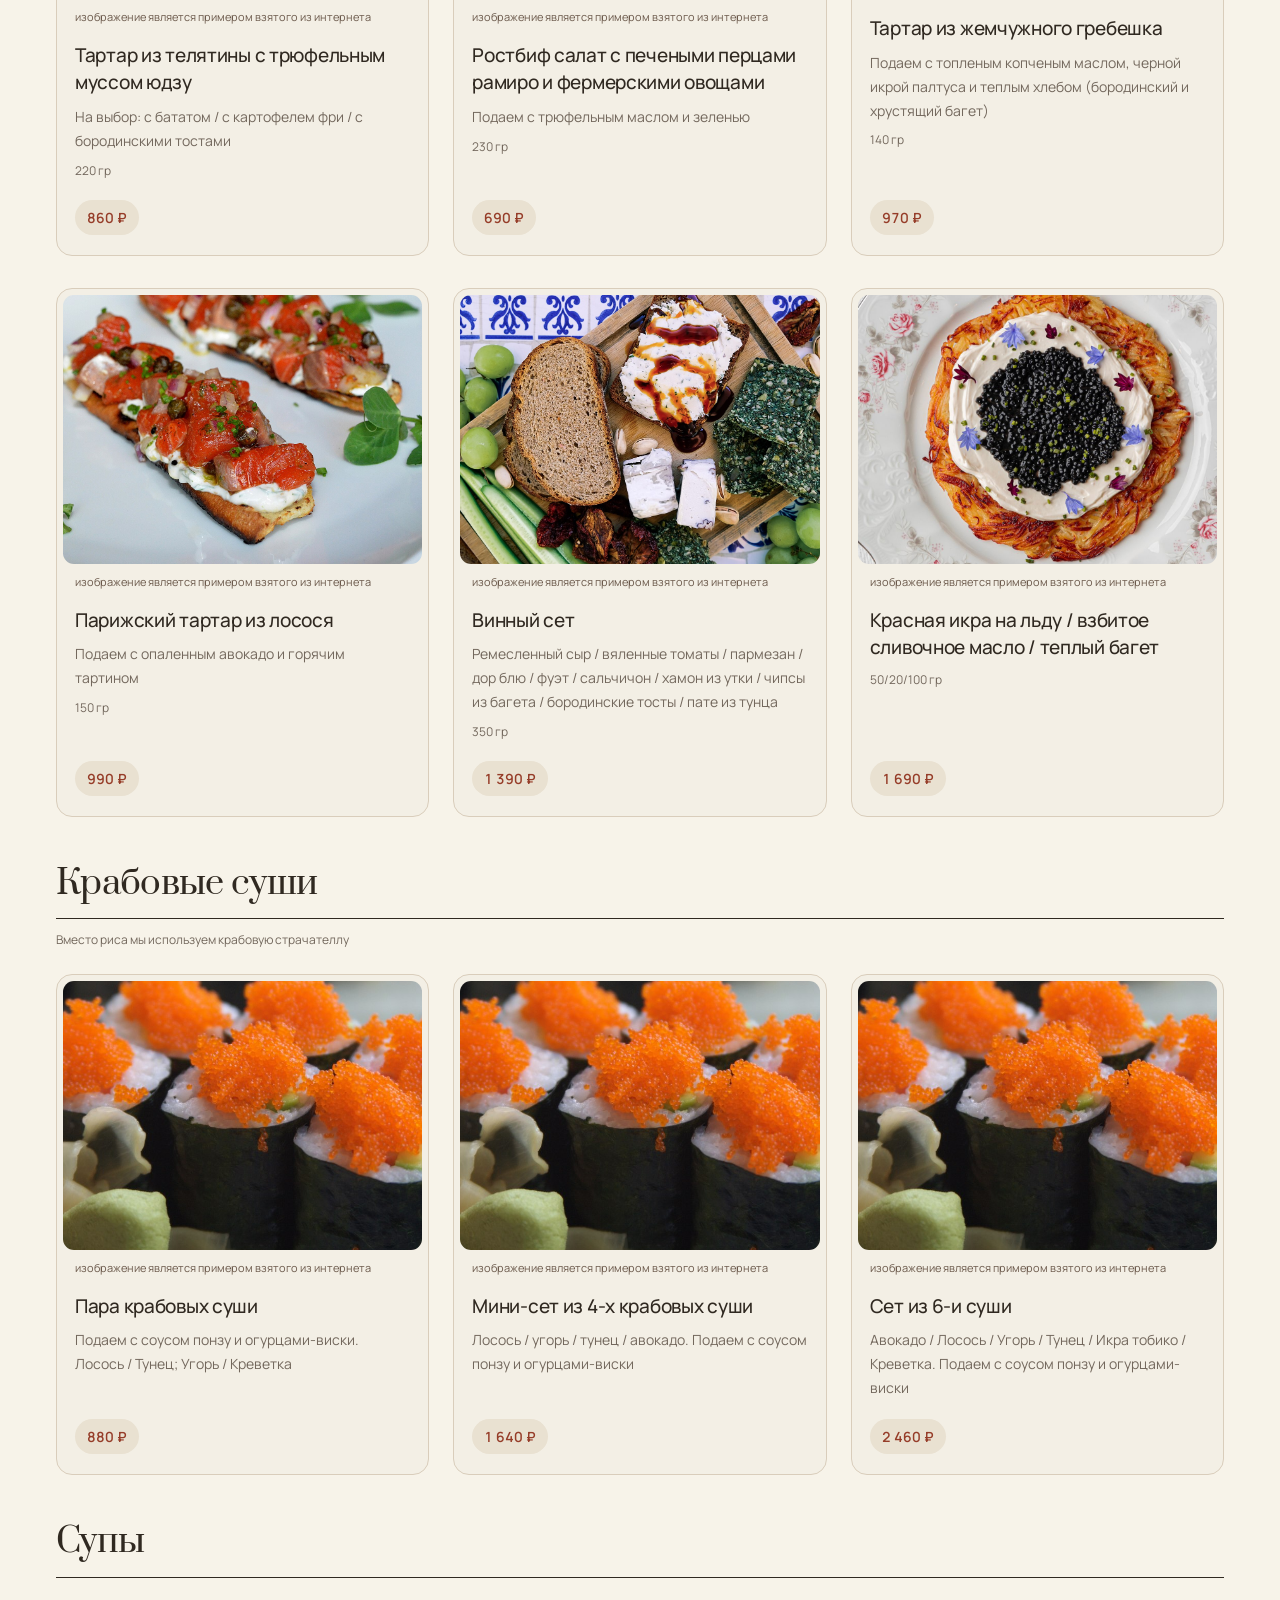
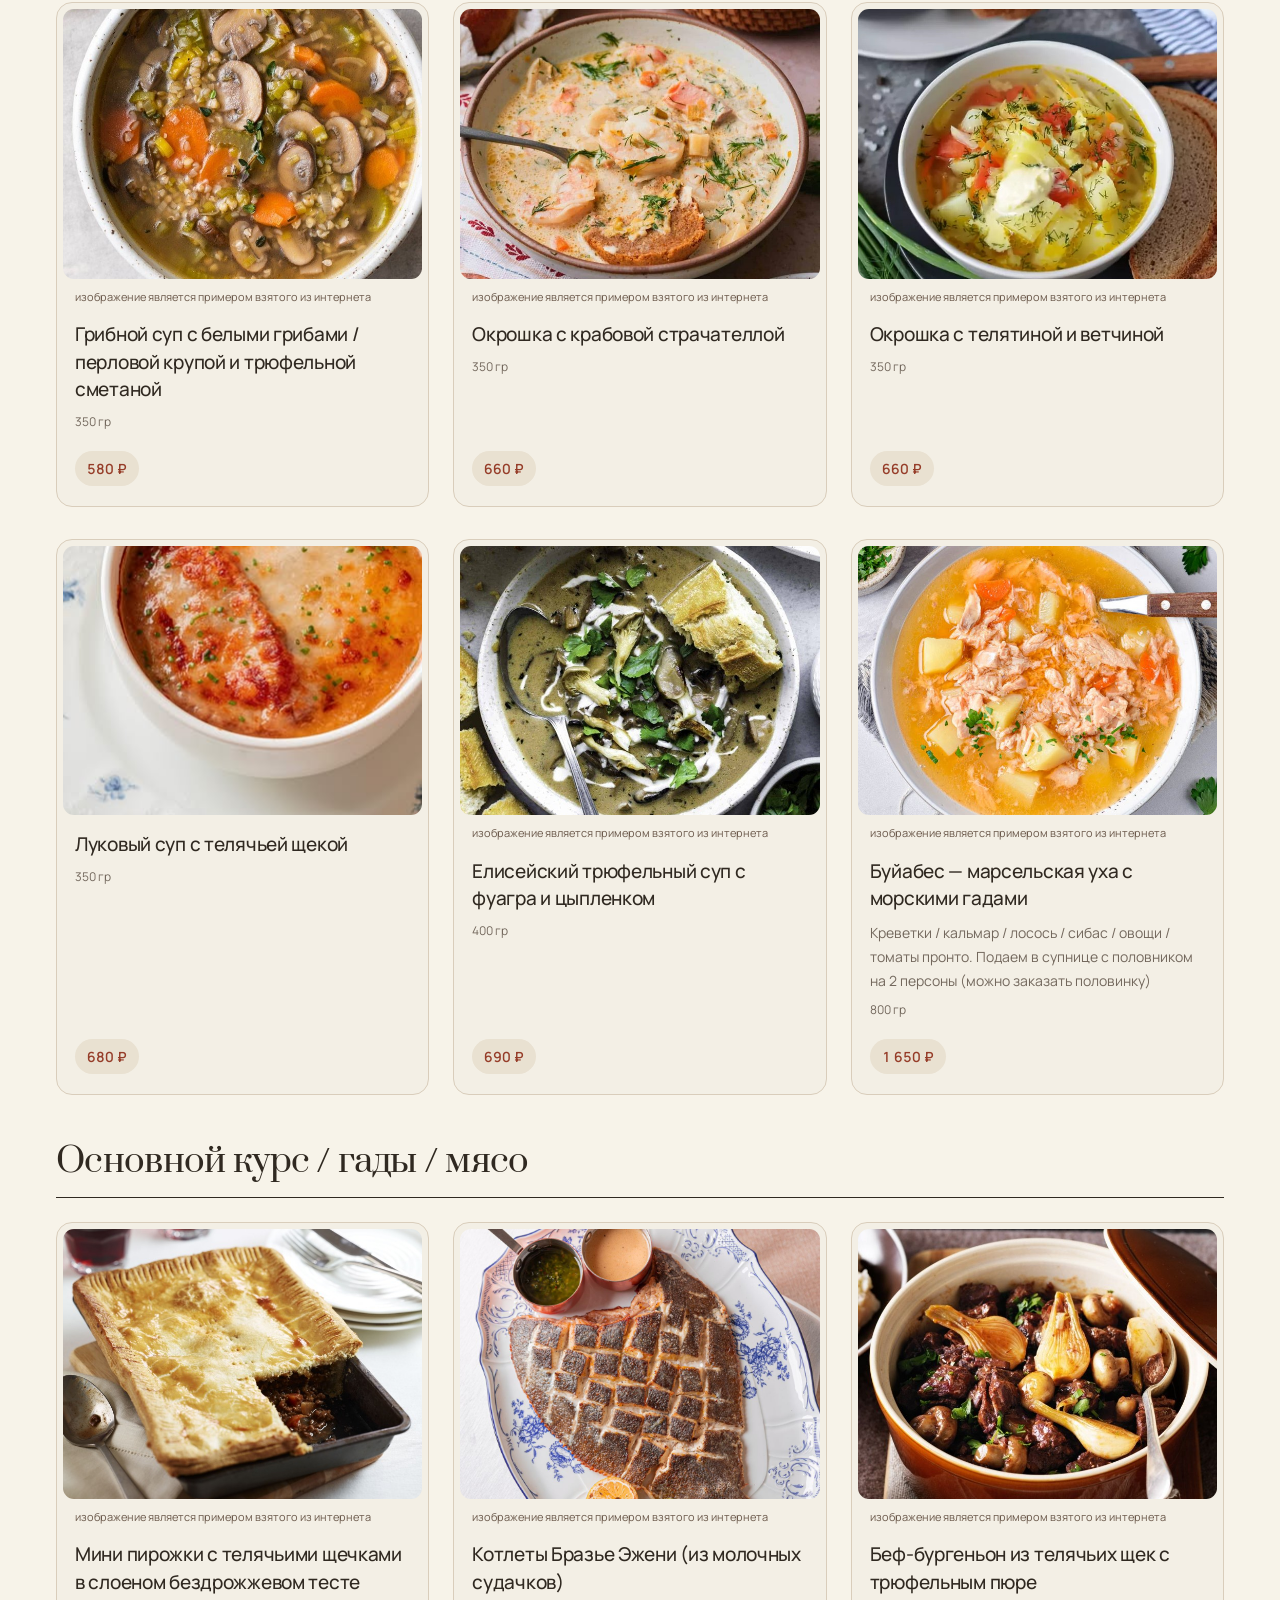
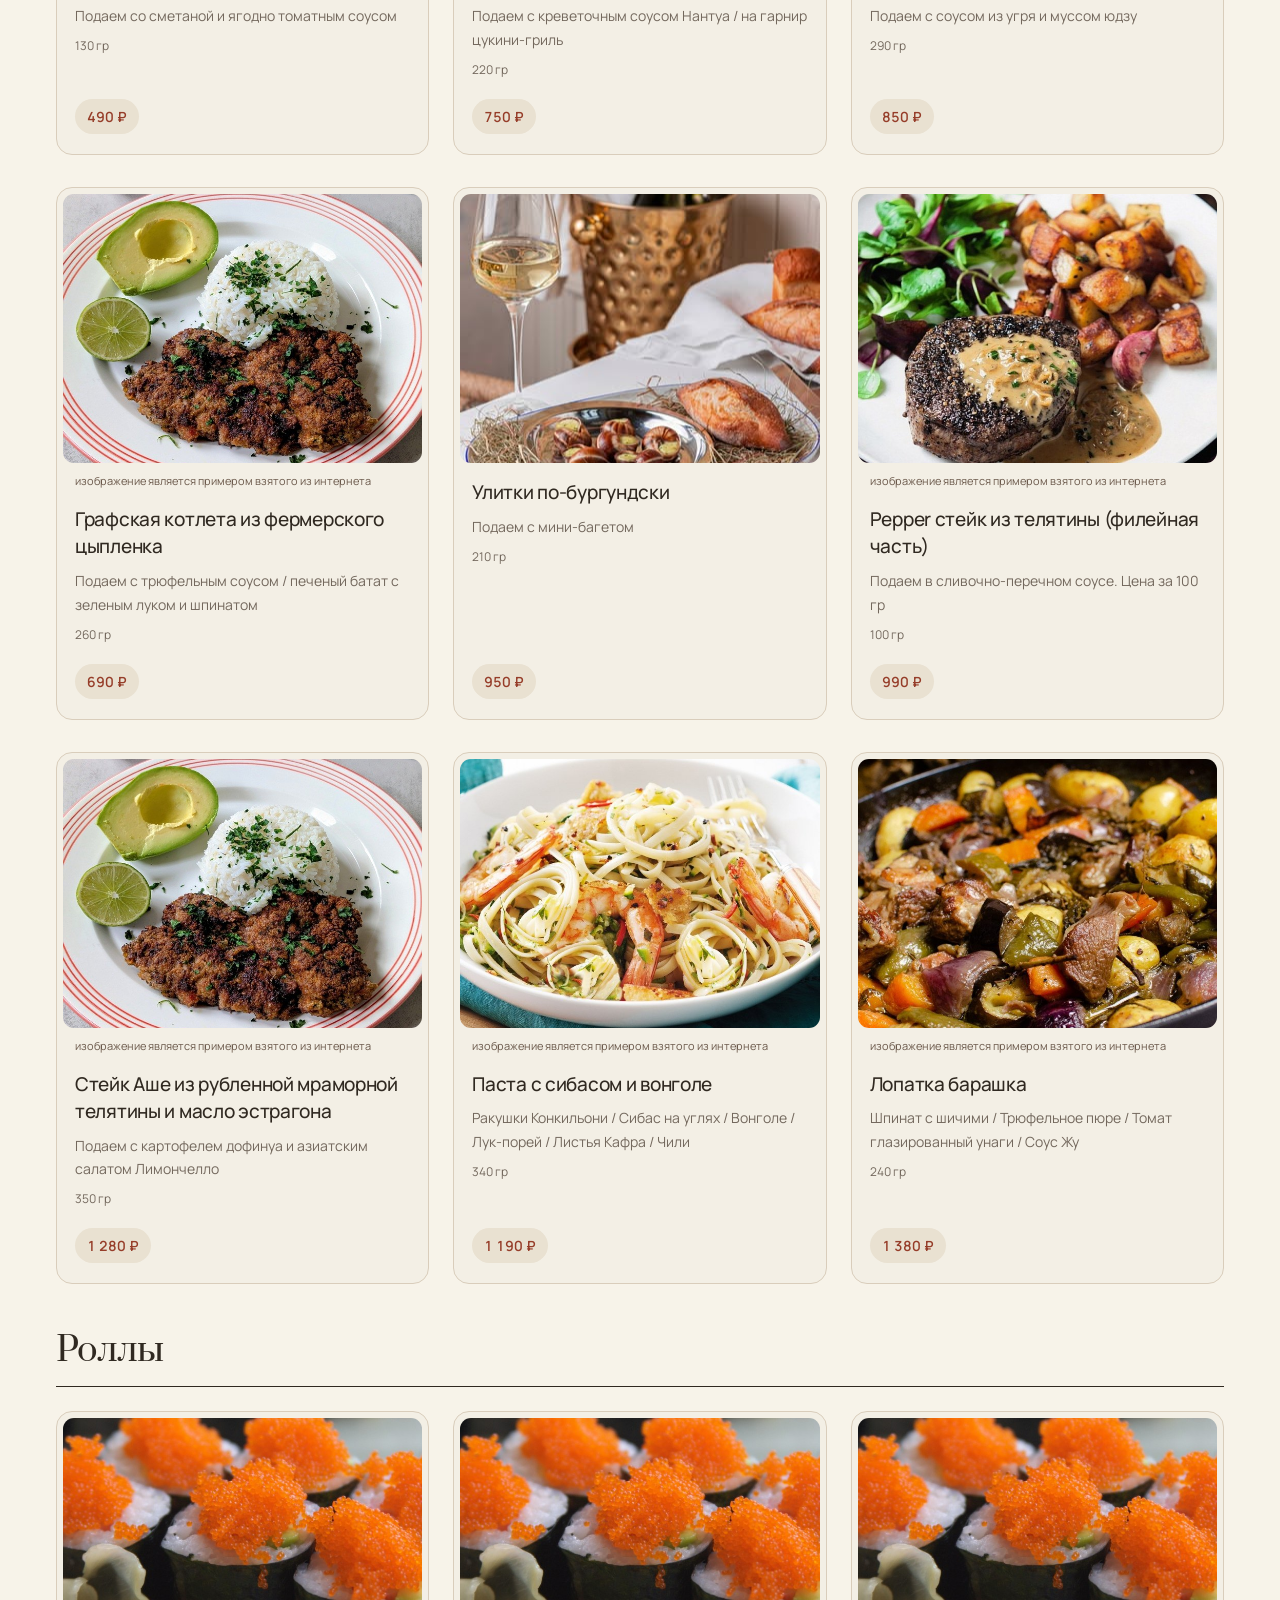
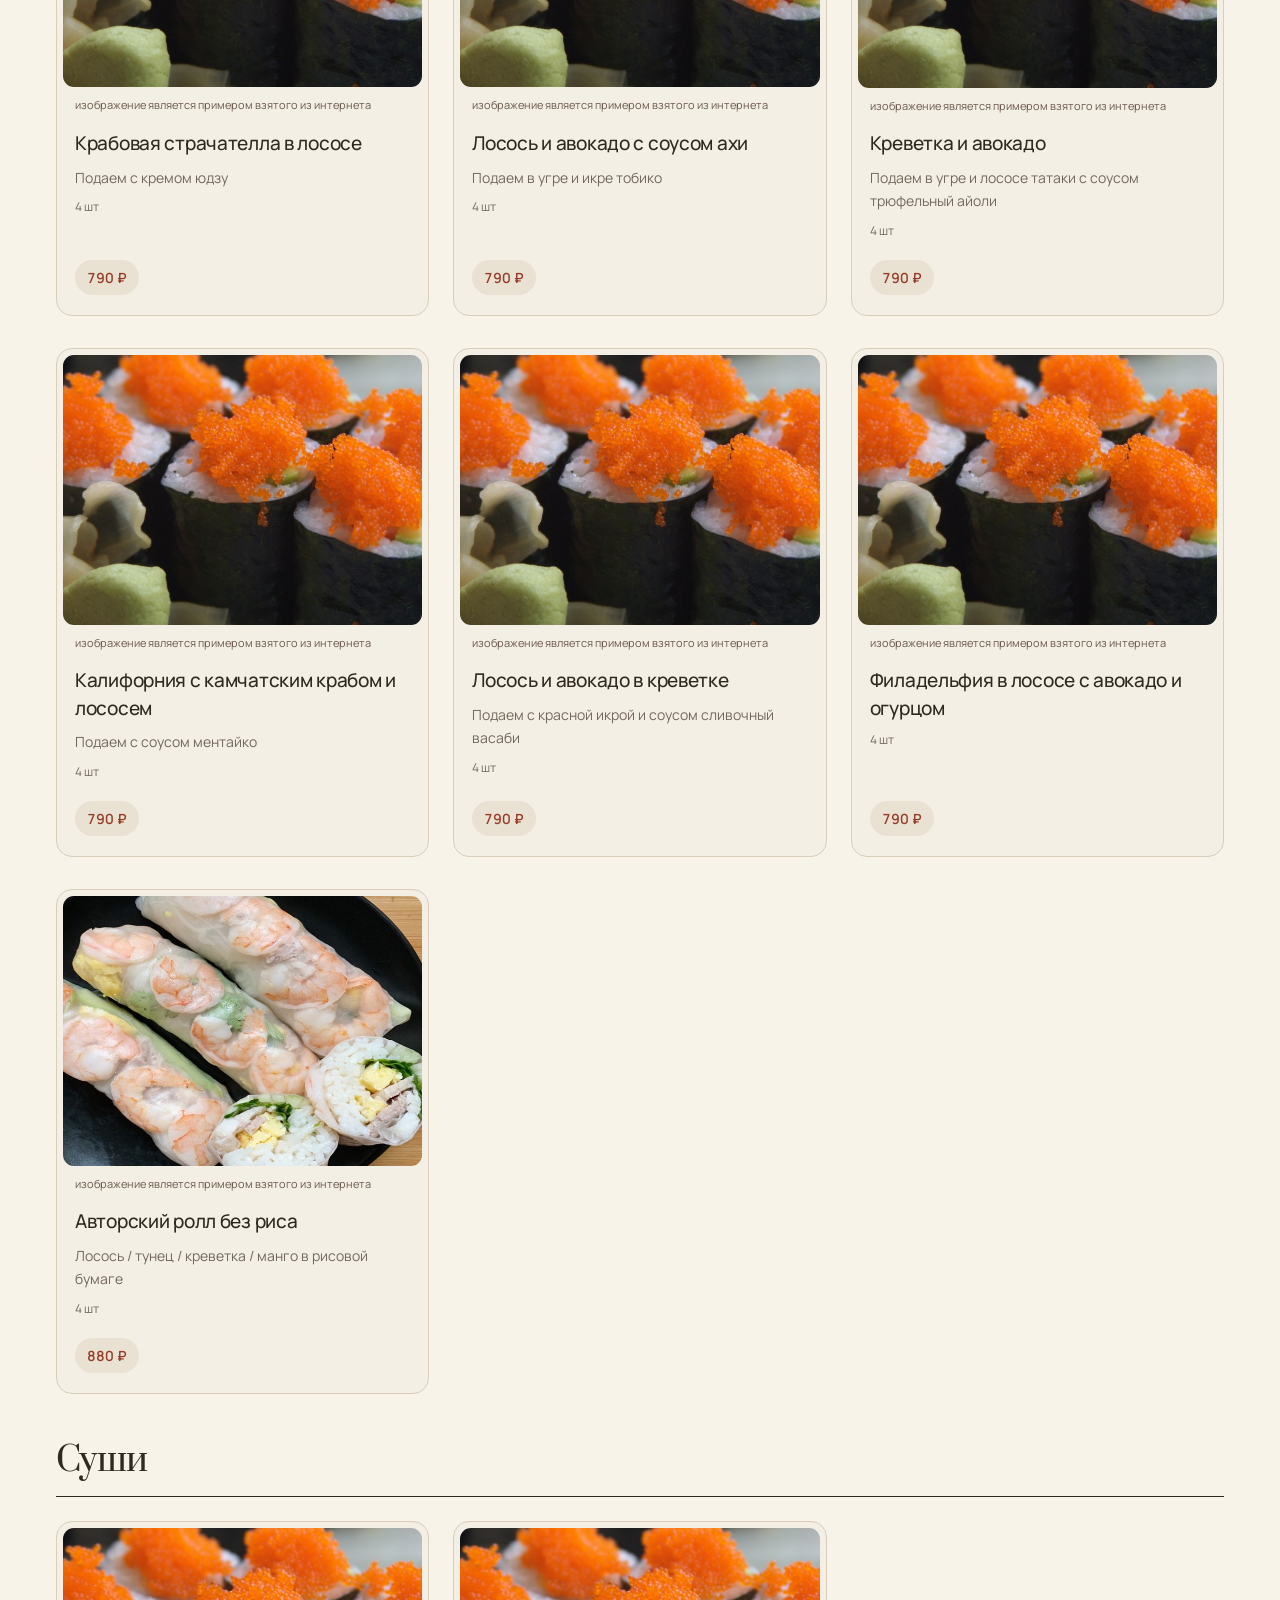
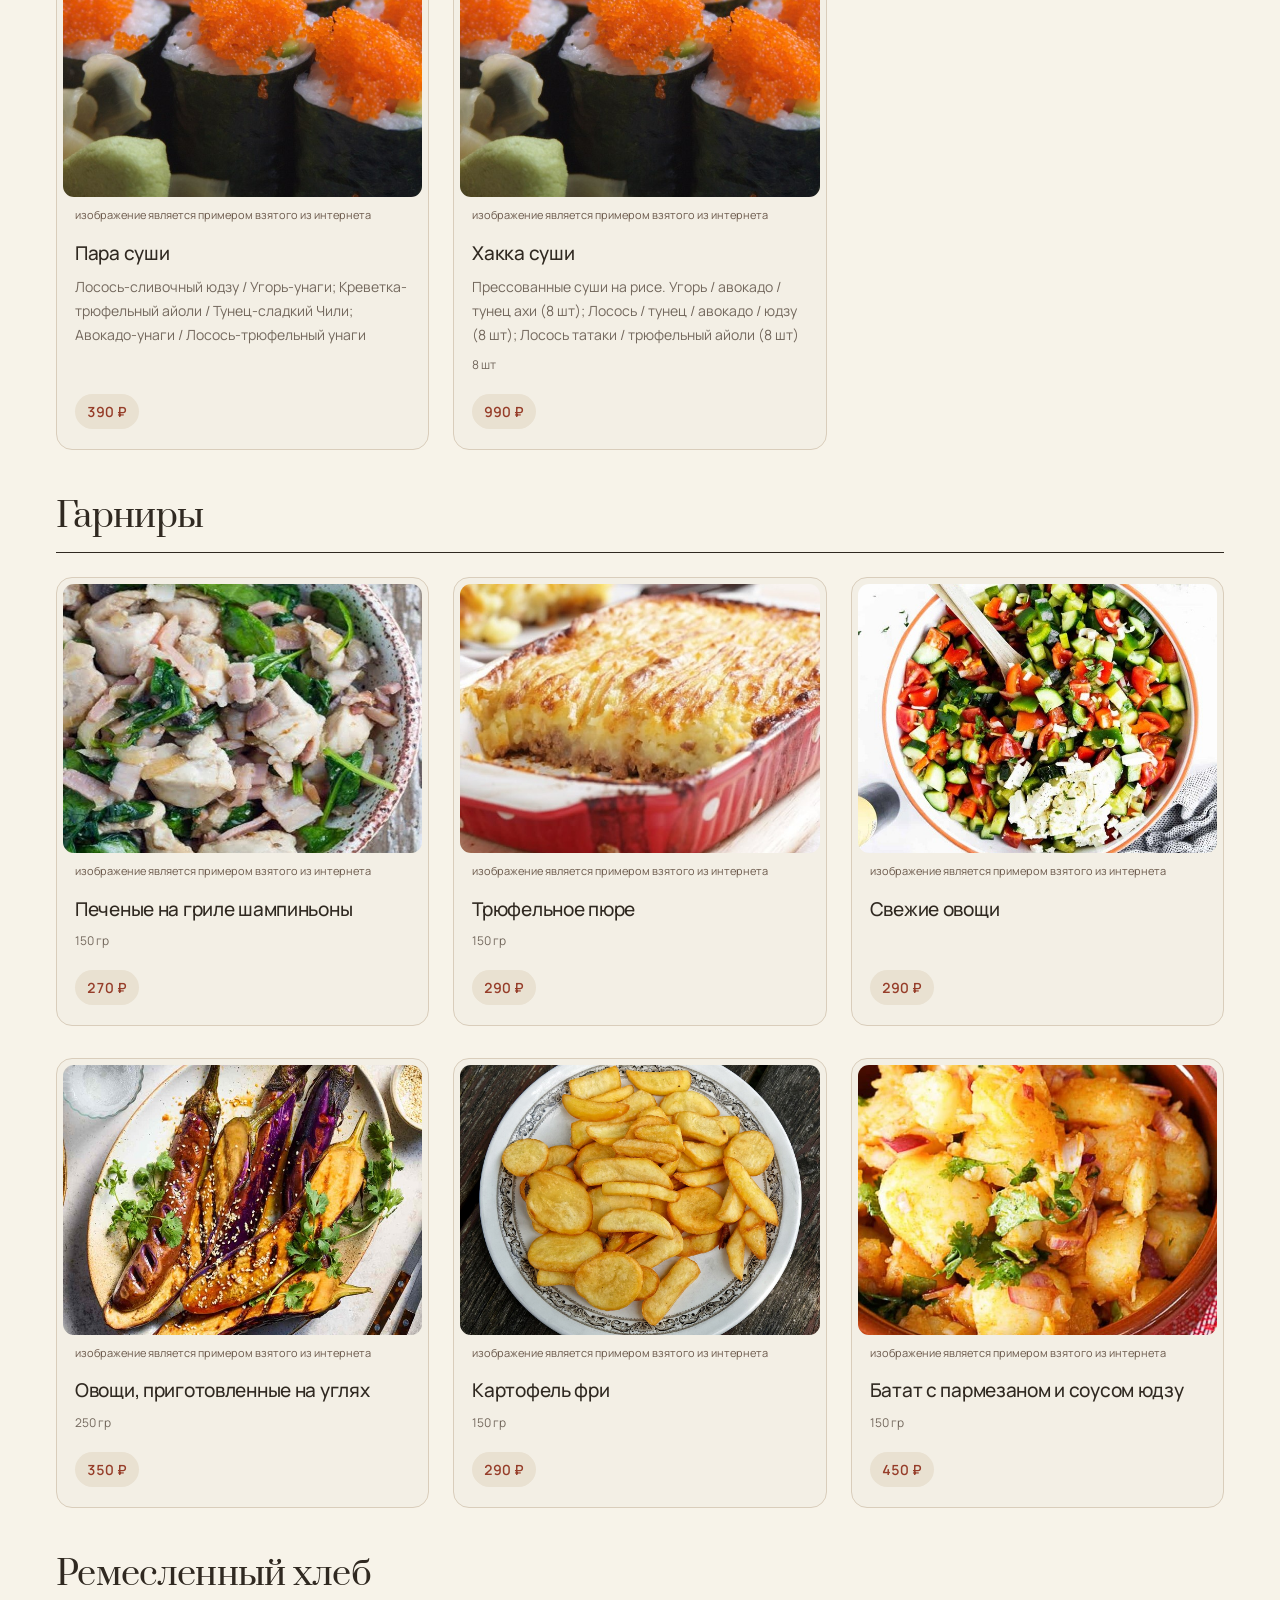
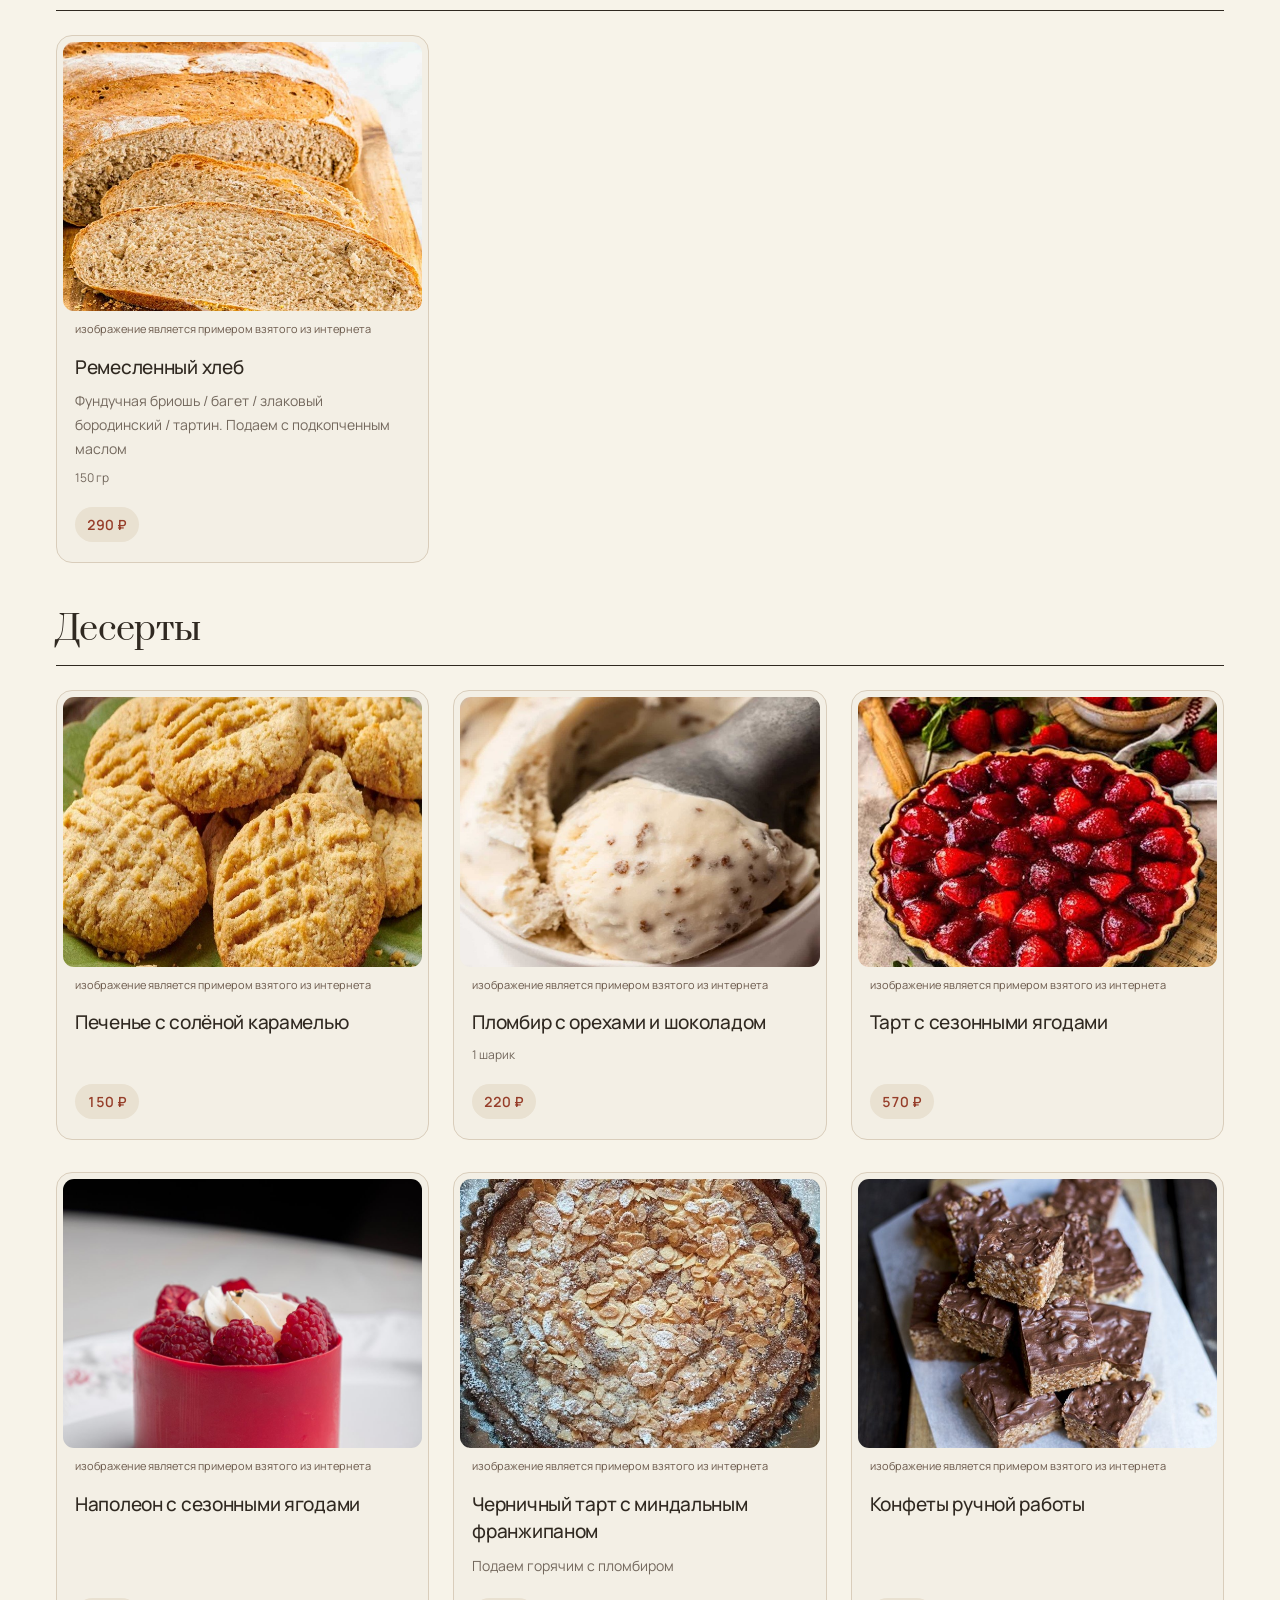
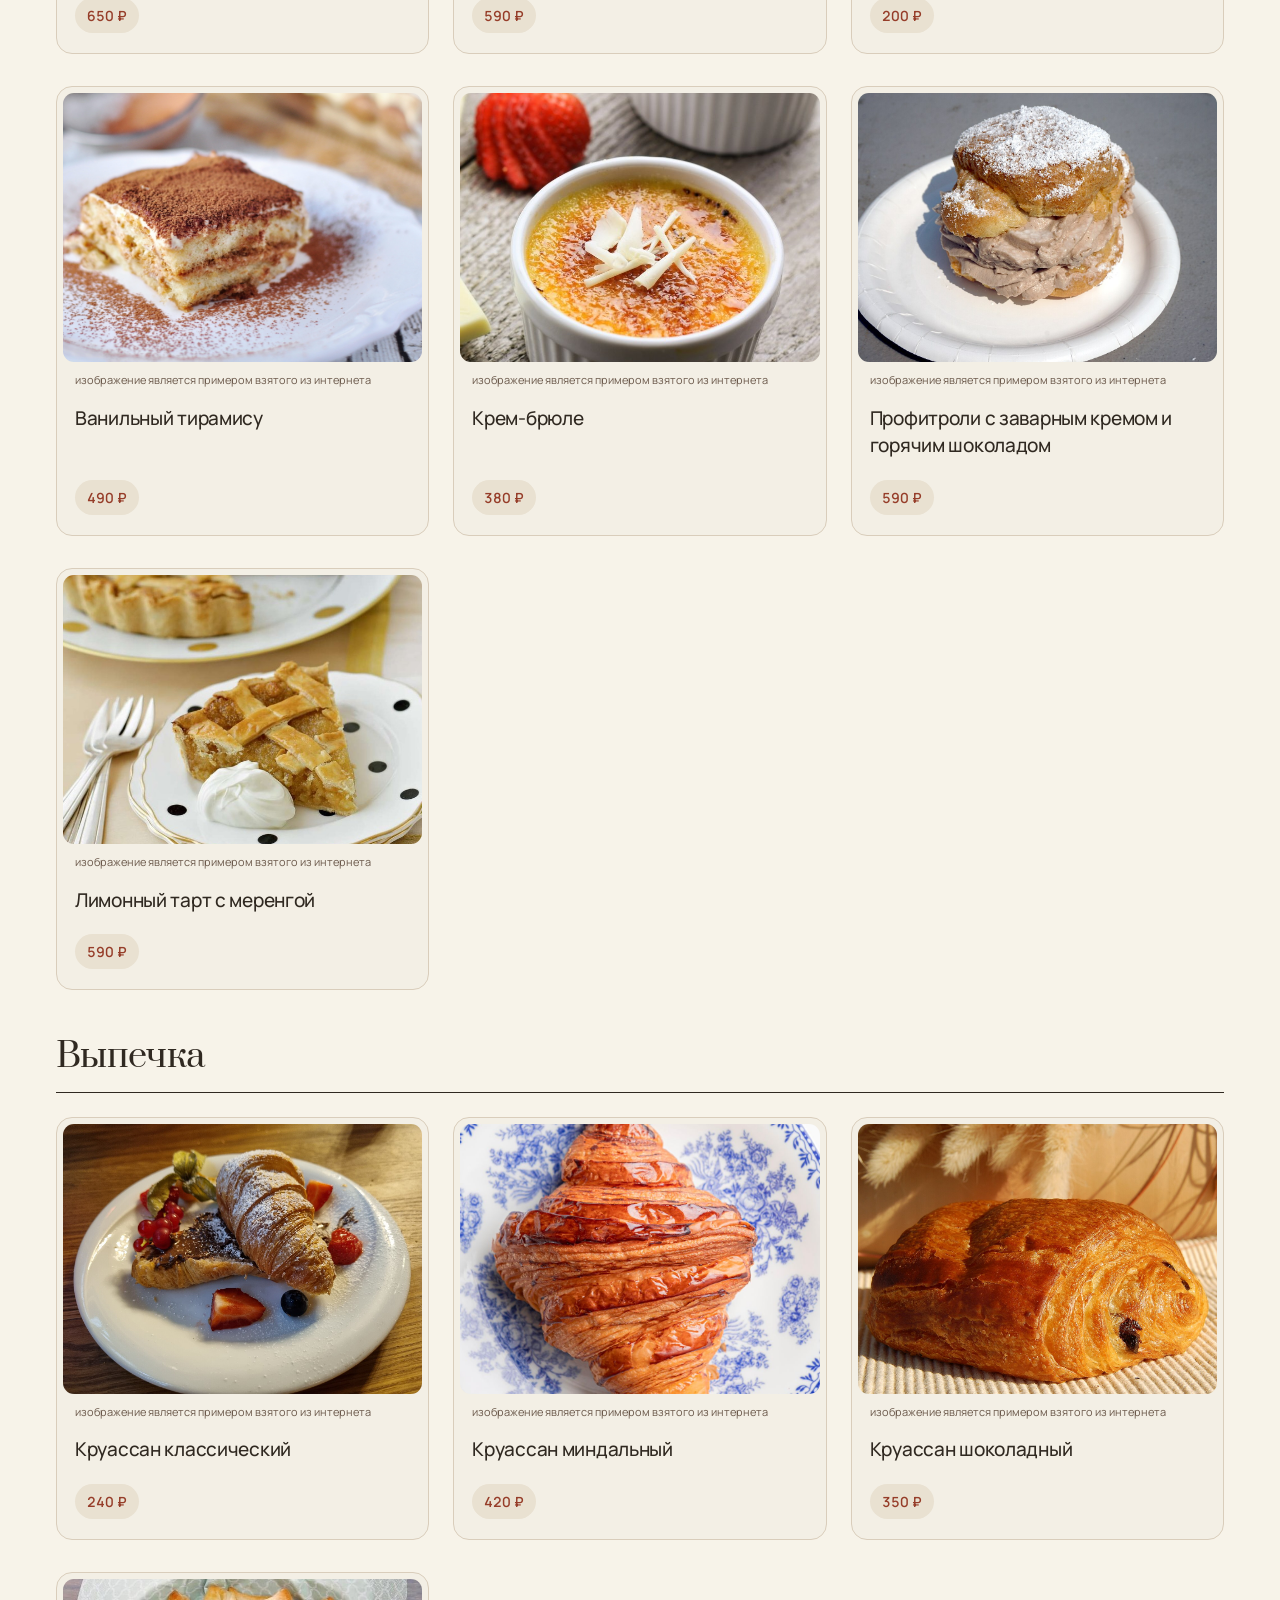
==== commit 33c872d8: "Add mobile back-to-top button above the booking bar" ====
--- a/docs/index.html
+++ b/docs/index.html
@@ -17,8 +17,8 @@
   <link rel="preload" as="image" href="assets/interior-02.jpg">
   <link rel="preload" as="font" href="assets/fonts/Prata-Regular.ttf" type="font/ttf" crossorigin>
   <link rel="preload" as="font" href="assets/fonts/Manrope-Regular.ttf" type="font/ttf" crossorigin>
-  <link rel="stylesheet" href="styles.css">
-  <script src="app.js" defer></script>
+  <link rel="stylesheet" href="styles.css?v=back-to-top-1">
+  <script src="app.js?v=back-to-top-1" defer></script>
   <script type="application/ld+json">
   {
     "@context":"https://schema.org",
@@ -39,7 +39,7 @@
   }
   </script>
 </head>
-<body>
+<body id="page-top">
   <a class="skip-link" href="#main">Перейти к содержанию</a>
   <header class="site-header">
     <div class="header-inner shell">
@@ -47,7 +47,7 @@
       <nav class="site-nav" id="primary-nav" aria-label="Основная навигация">
         <a href="#about">О ресторане</a><a href="#menu">Меню</a><a href="#atmosphere">Атмосфера</a><a href="#contacts">Контакты</a>
       </nav>
-      <div class="header-actions"><a class="phone-link" href="tel:+73422040010">+7 (342) 204-00-10</a><a class="button button-solid" href="#booking">Забронировать <span class="arrow" aria-hidden="true"><svg class="icon-arrow" viewBox="0 0 20 20" aria-hidden="true" focusable="false"><path d="M4 16 16 4M4 4h12v12"/></svg></span></a></div>
+      <div class="header-actions"><a class="phone-link" href="tel:+73422040010">+7 (342) 204-00-10</a><a class="button button-solid" href="#booking">Забронировать <span class="arrow" aria-hidden="true"><svg class="icon-arrow" viewBox="0 0 20 20" width="20" height="20" fill="none" stroke="currentColor" stroke-width="1.5" stroke-linecap="round" stroke-linejoin="round" aria-hidden="true" focusable="false"><path d="M4 16 16 4M4 4h12v12"/></svg></span></a></div>
       <button class="nav-toggle" type="button" aria-controls="primary-nav" aria-expanded="false" aria-label="Открыть меню"><span></span><span></span></button>
     </div>
   </header>
@@ -57,7 +57,7 @@
         <p class="eyebrow">Пермь · Ленина, 24</p>
         <h1 class="hero-title" id="hero-title" aria-label="Madame Zhu"><span class="hero-identity" aria-hidden="true"><img class="hero-symbol" src="assets/brand-symbol.svg" alt="" width="441" height="815"><img class="hero-wordmark" src="assets/brand-wordmark.svg" alt="" width="1077" height="544"></span></h1>
         <p class="hero-description">Современный ресторан<br>европейско-азиатской кухни</p>
-        <div class="hero-actions"><a class="button button-solid" href="#menu">Посмотреть меню <span class="arrow" aria-hidden="true"><svg class="icon-arrow" viewBox="0 0 20 20" aria-hidden="true" focusable="false"><path d="M4 16 16 4M4 4h12v12"/></svg></span></a><a class="text-link" href="#booking">Забронировать стол <span class="arrow" aria-hidden="true"><svg class="icon-arrow" viewBox="0 0 20 20" aria-hidden="true" focusable="false"><path d="M4 16 16 4M4 4h12v12"/></svg></span></a></div>
+        <div class="hero-actions"><a class="button button-solid" href="#menu">Посмотреть меню <span class="arrow" aria-hidden="true"><svg class="icon-arrow" viewBox="0 0 20 20" width="20" height="20" fill="none" stroke="currentColor" stroke-width="1.5" stroke-linecap="round" stroke-linejoin="round" aria-hidden="true" focusable="false"><path d="M4 16 16 4M4 4h12v12"/></svg></span></a><a class="text-link" href="#booking">Забронировать стол <span class="arrow" aria-hidden="true"><svg class="icon-arrow" viewBox="0 0 20 20" width="20" height="20" fill="none" stroke="currentColor" stroke-width="1.5" stroke-linecap="round" stroke-linejoin="round" aria-hidden="true" focusable="false"><path d="M4 16 16 4M4 4h12v12"/></svg></span></a></div>
         <div class="hero-details" aria-label="График работы ресторана"><span>Вс–чт: 09:00–23:00</span><span>Пт–сб: 09:00–00:00</span></div>
       </div>
       <div class="hero-visual">
@@ -70,7 +70,7 @@
       <div class="fact-item"><span>Основное меню</span><strong>с 12:00</strong></div>
       <div class="fact-item"><span>Завтраки · пн–пт</span><strong>09:00–13:00</strong></div>
       <div class="fact-item"><span>Завтраки · сб–вс</span><strong>09:00–16:00</strong></div>
-      <a class="text-link" href="#contacts">Как нас найти <span class="arrow" aria-hidden="true"><svg class="icon-arrow" viewBox="0 0 20 20" aria-hidden="true" focusable="false"><path d="M4 16 16 4M4 4h12v12"/></svg></span></a>
+      <a class="text-link" href="#contacts">Как нас найти <span class="arrow" aria-hidden="true"><svg class="icon-arrow" viewBox="0 0 20 20" width="20" height="20" fill="none" stroke="currentColor" stroke-width="1.5" stroke-linecap="round" stroke-linejoin="round" aria-hidden="true" focusable="false"><path d="M4 16 16 4M4 4h12v12"/></svg></span></a>
     </div>
     <section class="section shell" id="about" aria-labelledby="about-title">
       <div class="about-grid">
@@ -79,7 +79,7 @@
           <h2 id="about-title">Европа и Азия.<br>На <span class="address-nowrap">Ленина, 24.</span></h2>
           <p>Madame Zhu — современный ресторан европейско-азиатской кухни в Перми.</p>
           <p>Завтраки с 09:00, основное меню с 12:00. Ресторан открыт каждый день.</p>
-          <a class="text-link" href="#menu">Знакомство с меню <span class="arrow" aria-hidden="true"><svg class="icon-arrow" viewBox="0 0 20 20" aria-hidden="true" focusable="false"><path d="M4 16 16 4M4 4h12v12"/></svg></span></a>
+          <a class="text-link" href="#menu">Знакомство с меню <span class="arrow" aria-hidden="true"><svg class="icon-arrow" viewBox="0 0 20 20" width="20" height="20" fill="none" stroke="currentColor" stroke-width="1.5" stroke-linecap="round" stroke-linejoin="round" aria-hidden="true" focusable="false"><path d="M4 16 16 4M4 4h12v12"/></svg></span></a>
         </div>
         <div class="about-images">
           <figure><img src="assets/food-breakfast.jpg" alt="Завтрак на подносе в ресторане Madame Zhu" width="1066" height="1600" loading="lazy"><figcaption>Завтраки с 09:00</figcaption></figure>
@@ -90,40 +90,41 @@
     <section class="section shell" id="atmosphere" aria-labelledby="atmosphere-title">
       <div class="section-heading"><p class="eyebrow">Атмосфера</p><h2 id="atmosphere-title">В деталях — Madame Zhu</h2><p class="section-intro">Интерьер, сервировка и пространство ресторана.</p></div>
       <div class="gallery-grid">
-        <button class="gallery-item" type="button" data-gallery-index="0" aria-label="Увеличить фото: зал с люстрами и круглым столом"><img src="assets/interior-06.jpg" alt="Зал с люстрами и круглым столом" width="1680" height="2520" loading="lazy"><span class="gallery-caption">Зал ресторана <span aria-hidden="true"><svg class="icon-arrow" viewBox="0 0 20 20" aria-hidden="true" focusable="false"><path d="M4 16 16 4M4 4h12v12"/></svg></span></span></button>
-        <button class="gallery-item" type="button" data-gallery-index="1" aria-label="Увеличить фото: столы у стены с зеркалами"><img src="assets/interior-01.jpg" alt="Столы у стены с зеркалами" width="1680" height="2520" loading="lazy"><span class="gallery-caption">Интерьер <span aria-hidden="true"><svg class="icon-arrow" viewBox="0 0 20 20" aria-hidden="true" focusable="false"><path d="M4 16 16 4M4 4h12v12"/></svg></span></span></button>
-        <button class="gallery-item" type="button" data-gallery-index="2" aria-label="Увеличить фото: детали сервировки и цветы"><img src="assets/interior-05.jpg" alt="Детали сервировки и цветы" width="1680" height="2520" loading="lazy"><span class="gallery-caption">Детали <span aria-hidden="true"><svg class="icon-arrow" viewBox="0 0 20 20" aria-hidden="true" focusable="false"><path d="M4 16 16 4M4 4h12v12"/></svg></span></span></button>
-        <button class="gallery-item" type="button" data-gallery-index="3" aria-label="Увеличить фото: мягкие кресла и зеркала"><img src="assets/interior-04.jpg" alt="Мягкие кресла и зеркала" width="1680" height="2520" loading="lazy"><span class="gallery-caption">Интерьер <span aria-hidden="true"><svg class="icon-arrow" viewBox="0 0 20 20" aria-hidden="true" focusable="false"><path d="M4 16 16 4M4 4h12v12"/></svg></span></span></button>
-        <button class="gallery-item" type="button" data-gallery-index="4" aria-label="Увеличить фото: сервировка столов"><img src="assets/interior-03.jpg" alt="Сервировка столов, перспектива зала" width="1680" height="2520" loading="lazy"><span class="gallery-caption">Сервировка <span aria-hidden="true"><svg class="icon-arrow" viewBox="0 0 20 20" aria-hidden="true" focusable="false"><path d="M4 16 16 4M4 4h12v12"/></svg></span></span></button>
-        <button class="gallery-item" type="button" data-gallery-index="5" aria-label="Увеличить фото: стол у арочных окон"><img src="assets/interior-02.jpg" alt="Стол у арочных окон и цветочной стены" width="1680" height="2520" loading="lazy"><span class="gallery-caption">У окна <span aria-hidden="true"><svg class="icon-arrow" viewBox="0 0 20 20" aria-hidden="true" focusable="false"><path d="M4 16 16 4M4 4h12v12"/></svg></span></span></button>
+        <button class="gallery-item" type="button" data-gallery-index="0" aria-label="Увеличить фото: зал с люстрами и круглым столом"><img src="assets/interior-06.jpg" alt="Зал с люстрами и круглым столом" width="1680" height="2520" loading="lazy"><span class="gallery-caption">Зал ресторана <span aria-hidden="true"><svg class="icon-arrow" viewBox="0 0 20 20" width="20" height="20" fill="none" stroke="currentColor" stroke-width="1.5" stroke-linecap="round" stroke-linejoin="round" aria-hidden="true" focusable="false"><path d="M4 16 16 4M4 4h12v12"/></svg></span></span></button>
+        <button class="gallery-item" type="button" data-gallery-index="1" aria-label="Увеличить фото: столы у стены с зеркалами"><img src="assets/interior-01.jpg" alt="Столы у стены с зеркалами" width="1680" height="2520" loading="lazy"><span class="gallery-caption">Интерьер <span aria-hidden="true"><svg class="icon-arrow" viewBox="0 0 20 20" width="20" height="20" fill="none" stroke="currentColor" stroke-width="1.5" stroke-linecap="round" stroke-linejoin="round" aria-hidden="true" focusable="false"><path d="M4 16 16 4M4 4h12v12"/></svg></span></span></button>
+        <button class="gallery-item" type="button" data-gallery-index="2" aria-label="Увеличить фото: детали сервировки и цветы"><img src="assets/interior-05.jpg" alt="Детали сервировки и цветы" width="1680" height="2520" loading="lazy"><span class="gallery-caption">Детали <span aria-hidden="true"><svg class="icon-arrow" viewBox="0 0 20 20" width="20" height="20" fill="none" stroke="currentColor" stroke-width="1.5" stroke-linecap="round" stroke-linejoin="round" aria-hidden="true" focusable="false"><path d="M4 16 16 4M4 4h12v12"/></svg></span></span></button>
+        <button class="gallery-item" type="button" data-gallery-index="3" aria-label="Увеличить фото: мягкие кресла и зеркала"><img src="assets/interior-04.jpg" alt="Мягкие кресла и зеркала" width="1680" height="2520" loading="lazy"><span class="gallery-caption">Интерьер <span aria-hidden="true"><svg class="icon-arrow" viewBox="0 0 20 20" width="20" height="20" fill="none" stroke="currentColor" stroke-width="1.5" stroke-linecap="round" stroke-linejoin="round" aria-hidden="true" focusable="false"><path d="M4 16 16 4M4 4h12v12"/></svg></span></span></button>
+        <button class="gallery-item" type="button" data-gallery-index="4" aria-label="Увеличить фото: сервировка столов"><img src="assets/interior-03.jpg" alt="Сервировка столов, перспектива зала" width="1680" height="2520" loading="lazy"><span class="gallery-caption">Сервировка <span aria-hidden="true"><svg class="icon-arrow" viewBox="0 0 20 20" width="20" height="20" fill="none" stroke="currentColor" stroke-width="1.5" stroke-linecap="round" stroke-linejoin="round" aria-hidden="true" focusable="false"><path d="M4 16 16 4M4 4h12v12"/></svg></span></span></button>
+        <button class="gallery-item" type="button" data-gallery-index="5" aria-label="Увеличить фото: стол у арочных окон"><img src="assets/interior-02.jpg" alt="Стол у арочных окон и цветочной стены" width="1680" height="2520" loading="lazy"><span class="gallery-caption">У окна <span aria-hidden="true"><svg class="icon-arrow" viewBox="0 0 20 20" width="20" height="20" fill="none" stroke="currentColor" stroke-width="1.5" stroke-linecap="round" stroke-linejoin="round" aria-hidden="true" focusable="false"><path d="M4 16 16 4M4 4h12v12"/></svg></span></span></button>
       </div>
     </section>
     <section class="section shell" id="menu" aria-labelledby="menu-title">
       <aside class="example-version-note">Отдельная версия с примерами фотографий. <a href="photo-sources.html">Источники изображений</a></aside>
-      <div class="menu-heading-flex"><div class="section-heading"><p class="eyebrow">Кухня</p><h2 id="menu-title">Меню Madame Zhu</h2><p class="section-intro">Основное меню с 12:00. Завтраки по будням до 13:00, в выходные до 16:00.</p></div><button class="text-link" type="button" id="view-original-menu">Оригинал меню <span class="arrow" aria-hidden="true"><svg class="icon-arrow" viewBox="0 0 20 20" aria-hidden="true" focusable="false"><path d="M4 16 16 4M4 4h12v12"/></svg></span></button></div>
+      <div class="menu-heading-flex"><div class="section-heading"><p class="eyebrow">Кухня</p><h2 id="menu-title">Меню Madame Zhu</h2><p class="section-intro">Основное меню с 12:00. Завтраки по будням до 13:00, в выходные до 16:00.</p></div><button class="text-link" type="button" id="view-original-menu">Оригинал меню <span class="arrow" aria-hidden="true"><svg class="icon-arrow" viewBox="0 0 20 20" width="20" height="20" fill="none" stroke="currentColor" stroke-width="1.5" stroke-linecap="round" stroke-linejoin="round" aria-hidden="true" focusable="false"><path d="M4 16 16 4M4 4h12v12"/></svg></span></button></div>
       <div class="menu-tools">
         <div class="menu-search"><label class="sr-only" for="menu-search">Поиск по меню</label><svg viewBox="0 0 24 24" fill="none" stroke="currentColor" stroke-width="1.5" aria-hidden="true"><circle cx="10.5" cy="10.5" r="6.5"/><path d="m16 16 5 5"/></svg><input id="menu-search" type="search" placeholder="Найти блюдо или ингредиент" autocomplete="off" maxlength="120"><button id="clear-search" type="button" aria-label="Очистить поиск" hidden>×</button></div>
-        <div class="menu-links"><a class="text-link" href="https://madamezhu.ru/kbzu" target="_blank" rel="noopener noreferrer">Состав и КБЖУ <span aria-hidden="true"><svg class="icon-arrow" viewBox="0 0 20 20" aria-hidden="true" focusable="false"><path d="M4 16 16 4M4 4h12v12"/></svg></span></a></div>
+        <div class="menu-links"><a class="text-link" href="https://madamezhu.ru/kbzu" target="_blank" rel="noopener noreferrer">Состав и КБЖУ <span aria-hidden="true"><svg class="icon-arrow" viewBox="0 0 20 20" width="20" height="20" fill="none" stroke="currentColor" stroke-width="1.5" stroke-linecap="round" stroke-linejoin="round" aria-hidden="true" focusable="false"><path d="M4 16 16 4M4 4h12v12"/></svg></span></a></div>
       </div>
       <div class="menu-group-tabs" role="tablist" aria-label="Виды меню"><button class="group-tab" id="tab-main" type="button" role="tab" aria-selected="true" aria-controls="menu-content" data-group="main">Основное меню</button><button class="group-tab" id="tab-breakfast" type="button" role="tab" aria-selected="false" aria-controls="menu-content" tabindex="-1" data-group="breakfast">Завтраки</button><button class="group-tab" id="tab-drinks" type="button" role="tab" aria-selected="false" aria-controls="menu-content" tabindex="-1" data-group="drinks">Напитки</button></div>
       <p class="category-note" id="menu-schedule-note" hidden></p>
       <div id="category-list" class="category-list" aria-label="Разделы меню"></div>
       <p class="menu-status" id="menu-status" role="status" aria-live="polite">Загружаем меню…</p>
       <div id="menu-content" role="tabpanel" aria-labelledby="tab-main"></div>
-      <div class="empty-state" id="empty-state" hidden><h3>Ничего не нашлось</h3><p>Попробуйте другое название или ингредиент.</p><button class="text-link" type="button" id="reset-menu">Сбросить поиск и фильтры <span aria-hidden="true"><svg class="icon-arrow" viewBox="0 0 20 20" aria-hidden="true" focusable="false"><path d="M4 16 16 4M4 4h12v12"/></svg></span></button></div>
+      <div class="empty-state" id="empty-state" hidden><h3>Ничего не нашлось</h3><p>Попробуйте другое название или ингредиент.</p><button class="text-link" type="button" id="reset-menu">Сбросить поиск и фильтры <span aria-hidden="true"><svg class="icon-arrow" viewBox="0 0 20 20" width="20" height="20" fill="none" stroke="currentColor" stroke-width="1.5" stroke-linecap="round" stroke-linejoin="round" aria-hidden="true" focusable="false"><path d="M4 16 16 4M4 4h12v12"/></svg></span></button></div>
       <div class="menu-unavailable" id="menu-unavailable" hidden><h3>Не удалось загрузить каталог</h3><p>Вы можете открыть оригинал меню или связаться с рестораном.</p><button class="button button-outline" type="button" id="fallback-original-menu">Открыть оригинал меню</button></div>
       <noscript><p>Для поиска и просмотра текстового каталога включите JavaScript. <a href="assets/menu-original-01.jpg">Основное меню</a> · <a href="assets/menu-original-02.jpg">Завтраки и напитки</a></p></noscript>
     </section>
     <section class="section shell" id="booking" aria-labelledby="booking-title">
-      <div class="booking-panel"><p class="eyebrow">Ваш стол в Madame Zhu</p><h2 id="booking-title">До встречи<br>на Ленина, 24</h2><p>Чтобы забронировать стол, напишите в Telegram ресторана или позвоните.</p><div class="booking-actions"><a class="button button-solid" href="https://t.me/MMadame_Zhu" target="_blank" rel="noopener noreferrer">Забронировать в Telegram <span class="arrow" aria-hidden="true"><svg class="icon-arrow" viewBox="0 0 20 20" aria-hidden="true" focusable="false"><path d="M4 16 16 4M4 4h12v12"/></svg></span></a><a class="booking-phone" href="tel:+73422040010">+7 (342) 204-00-10</a></div></div>
+      <div class="booking-panel"><p class="eyebrow">Ваш стол в Madame Zhu</p><h2 id="booking-title">До встречи<br>на Ленина, 24</h2><p>Чтобы забронировать стол, напишите в Telegram ресторана или позвоните.</p><div class="booking-actions"><a class="button button-solid" href="https://t.me/MMadame_Zhu" target="_blank" rel="noopener noreferrer">Забронировать в Telegram <span class="arrow" aria-hidden="true"><svg class="icon-arrow" viewBox="0 0 20 20" width="20" height="20" fill="none" stroke="currentColor" stroke-width="1.5" stroke-linecap="round" stroke-linejoin="round" aria-hidden="true" focusable="false"><path d="M4 16 16 4M4 4h12v12"/></svg></span></a><a class="booking-phone" href="tel:+73422040010">+7 (342) 204-00-10</a></div></div>
     </section>
     <section class="section shell" id="contacts" aria-labelledby="contacts-title">
       <div class="section-heading"><p class="eyebrow" id="contacts-title">Контакты</p></div>
-      <div class="contacts-grid"><div class="contact-info"><div class="contact-item"><h3>Адрес</h3><p>Пермь, улица Ленина, 24</p></div><div class="contact-item"><h3>Время работы</h3><p>Воскресенье — четверг: 09:00–23:00<br>Пятница — суббота: 09:00–00:00</p></div><div class="contact-item"><h3>Связаться с рестораном</h3><p><a href="tel:+73422040010">+7 (342) 204-00-10</a></p><a class="text-link" href="https://t.me/MMadame_Zhu" target="_blank" rel="noopener noreferrer">Написать в Telegram <span aria-hidden="true"><svg class="icon-arrow" viewBox="0 0 20 20" aria-hidden="true" focusable="false"><path d="M4 16 16 4M4 4h12v12"/></svg></span></a></div></div><div class="map-card map-embed"><iframe src="https://yandex.ru/map-widget/v1/?oid=176235801341&amp;ol=biz&amp;z=16" title="Madame Zhu — Пермь, улица Ленина, 24 на Яндекс Картах" width="650" height="360" loading="eager" allowfullscreen referrerpolicy="no-referrer-when-downgrade"></iframe><a class="map-open-link" href="https://yandex.ru/maps/org/madame_zhu/176235801341/" target="_blank" rel="noopener noreferrer">Открыть в Яндекс Картах <svg class="icon-arrow" viewBox="0 0 20 20" aria-hidden="true" focusable="false"><path d="M4 16 16 4M4 4h12v12"/></svg></a></div></div>
+      <div class="contacts-grid"><div class="contact-info"><div class="contact-item"><h3>Адрес</h3><p>Пермь, улица Ленина, 24</p></div><div class="contact-item"><h3>Время работы</h3><p>Воскресенье — четверг: 09:00–23:00<br>Пятница — суббота: 09:00–00:00</p></div><div class="contact-item"><h3>Связаться с рестораном</h3><p><a href="tel:+73422040010">+7 (342) 204-00-10</a></p><a class="text-link" href="https://t.me/MMadame_Zhu" target="_blank" rel="noopener noreferrer">Написать в Telegram <span aria-hidden="true"><svg class="icon-arrow" viewBox="0 0 20 20" width="20" height="20" fill="none" stroke="currentColor" stroke-width="1.5" stroke-linecap="round" stroke-linejoin="round" aria-hidden="true" focusable="false"><path d="M4 16 16 4M4 4h12v12"/></svg></span></a></div></div><div class="map-card map-embed"><iframe src="https://yandex.ru/map-widget/v1/?oid=176235801341&amp;ol=biz&amp;z=16" title="Madame Zhu — Пермь, улица Ленина, 24 на Яндекс Картах" width="650" height="360" loading="eager" allowfullscreen referrerpolicy="no-referrer-when-downgrade"></iframe><a class="map-open-link" href="https://yandex.ru/maps/org/madame_zhu/176235801341/" target="_blank" rel="noopener noreferrer">Открыть в Яндекс Картах <svg class="icon-arrow" viewBox="0 0 20 20" width="20" height="20" fill="none" stroke="currentColor" stroke-width="1.5" stroke-linecap="round" stroke-linejoin="round" aria-hidden="true" focusable="false"><path d="M4 16 16 4M4 4h12v12"/></svg></a></div></div>
     </section>
   </main>
   <footer class="site-footer"><div class="footer-inner shell"><a class="footer-brand" href="#" aria-label="Madame Zhu — наверх"><img src="assets/brand-wordmark.svg" alt="Madame Zhu" width="1077" height="544"></a><div class="footer-links"><a href="#menu">Меню</a><a href="#atmosphere">Атмосфера</a><a href="https://madamezhu.ru/kbzu" target="_blank" rel="noopener noreferrer">КБЖУ</a><a href="https://madamezhu.ru/privacy" target="_blank" rel="noopener noreferrer">Политика конфиденциальности</a></div><p class="copyright">© <span id="current-year">2026</span> Madame Zhu</p></div></footer>
-  <div class="mobile-booking"><a class="button button-solid" href="#booking">Забронировать стол <span aria-hidden="true"><svg class="icon-arrow" viewBox="0 0 20 20" aria-hidden="true" focusable="false"><path d="M4 16 16 4M4 4h12v12"/></svg></span></a></div>
-  <dialog id="image-dialog" class="image-dialog" aria-labelledby="dialog-title"><div class="dialog-toolbar"><p class="dialog-title" id="dialog-title">Атмосфера Madame Zhu</p><button class="dialog-zoom" id="dialog-zoom" type="button" aria-pressed="false">Увеличить</button><button class="dialog-close" type="button" aria-label="Закрыть просмотр">×</button></div><div class="dialog-stage"><button class="gallery-prev" type="button" aria-label="Предыдущее изображение">←</button><div class="dialog-image-scroll" tabindex="0" role="region" aria-label="Изображение; после увеличения можно прокручивать"><img id="dialog-image" alt=""></div><button class="gallery-next" type="button" aria-label="Следующее изображение">→</button></div><p class="dialog-caption" id="dialog-caption"></p><a class="dialog-original" id="dialog-original" href="assets/menu-original-01.jpg" target="_blank" rel="noopener noreferrer">Открыть изображение отдельно <svg class="icon-arrow" viewBox="0 0 20 20" aria-hidden="true" focusable="false"><path d="M4 16 16 4M4 4h12v12"/></svg></a></dialog>
+  <div class="mobile-booking"><a class="button button-solid" href="#booking">Забронировать стол <span aria-hidden="true"><svg class="icon-arrow" viewBox="0 0 20 20" width="20" height="20" fill="none" stroke="currentColor" stroke-width="1.5" stroke-linecap="round" stroke-linejoin="round" aria-hidden="true" focusable="false"><path d="M4 16 16 4M4 4h12v12"/></svg></span></a></div>
+  <dialog id="image-dialog" class="image-dialog" aria-labelledby="dialog-title"><div class="dialog-toolbar"><p class="dialog-title" id="dialog-title">Атмосфера Madame Zhu</p><button class="dialog-zoom" id="dialog-zoom" type="button" aria-pressed="false">Увеличить</button><button class="dialog-close" type="button" aria-label="Закрыть просмотр">×</button></div><div class="dialog-stage"><button class="gallery-prev" type="button" aria-label="Предыдущее изображение">←</button><div class="dialog-image-scroll" tabindex="0" role="region" aria-label="Изображение; после увеличения можно прокручивать"><img id="dialog-image" alt=""></div><button class="gallery-next" type="button" aria-label="Следующее изображение">→</button></div><p class="dialog-caption" id="dialog-caption"></p><a class="dialog-original" id="dialog-original" href="assets/menu-original-01.jpg" target="_blank" rel="noopener noreferrer">Открыть изображение отдельно <svg class="icon-arrow" viewBox="0 0 20 20" width="20" height="20" fill="none" stroke="currentColor" stroke-width="1.5" stroke-linecap="round" stroke-linejoin="round" aria-hidden="true" focusable="false"><path d="M4 16 16 4M4 4h12v12"/></svg></a></dialog>
+  <a class="back-to-top" href="#page-top" aria-label="Наверх страницы" title="Наверх" hidden><svg viewBox="0 0 24 24" width="24" height="24" fill="none" stroke="currentColor" stroke-width="1.6" stroke-linecap="round" stroke-linejoin="round" aria-hidden="true" focusable="false"><path d="M12 19V5M5 12l7-7 7 7"/></svg></a>
 </body>
 </html>
--- a/docs/styles.css
+++ b/docs/styles.css
@@ -271,6 +271,7 @@
 .footer-links a, .copyright { color: var(--muted); font-size: 10px; line-height: 1.8; }
 .footer-links a:hover { color: var(--red-ink); text-decoration: underline; text-underline-offset: 4px; }
 .mobile-booking { display: none; }
+.back-to-top { display: none; }
 
 /* Native modal, gallery and the original menu scans */
 .image-dialog { --dialog-image-height: max(160px, calc(100dvh - 250px)); width: min(1120px, calc(100% - 48px)); max-height: calc(100dvh - 48px); margin: auto; padding: 0; overflow: auto; border: 1px solid var(--line); background: var(--paper-light); color: var(--ink); }
@@ -333,6 +334,8 @@
 }
 
 @media (max-width: 768px) {
+  .back-to-top { position: fixed; right: 18px; bottom: calc(90px + env(safe-area-inset-bottom, 0px)); z-index: 95; display: flex; align-items: center; justify-content: center; width: 48px; height: 48px; border: 1px solid var(--red-ink); border-radius: 50%; background: var(--red-ink); color: var(--paper-light); box-shadow: 0 3px 12px #30292126; }
+  .back-to-top svg { width: 24px; height: 24px; }
   html { scroll-padding-top: 84px; }
   body { padding-bottom: calc(78px + env(safe-area-inset-bottom, 0px)); }
   .shell { width: calc(100% - 40px); }
@@ -500,6 +503,7 @@
 }
 
 @media print {
+  .back-to-top { display: none !important; }
   .site-header, .hero-actions, .hero-stamp, .menu-tools, .menu-group-tabs, .category-list, .mobile-booking, .booking-actions, .image-dialog { display: none !important; }
   body { padding: 0; background: #fff; color: #000; }
   .shell { width: 100%; }
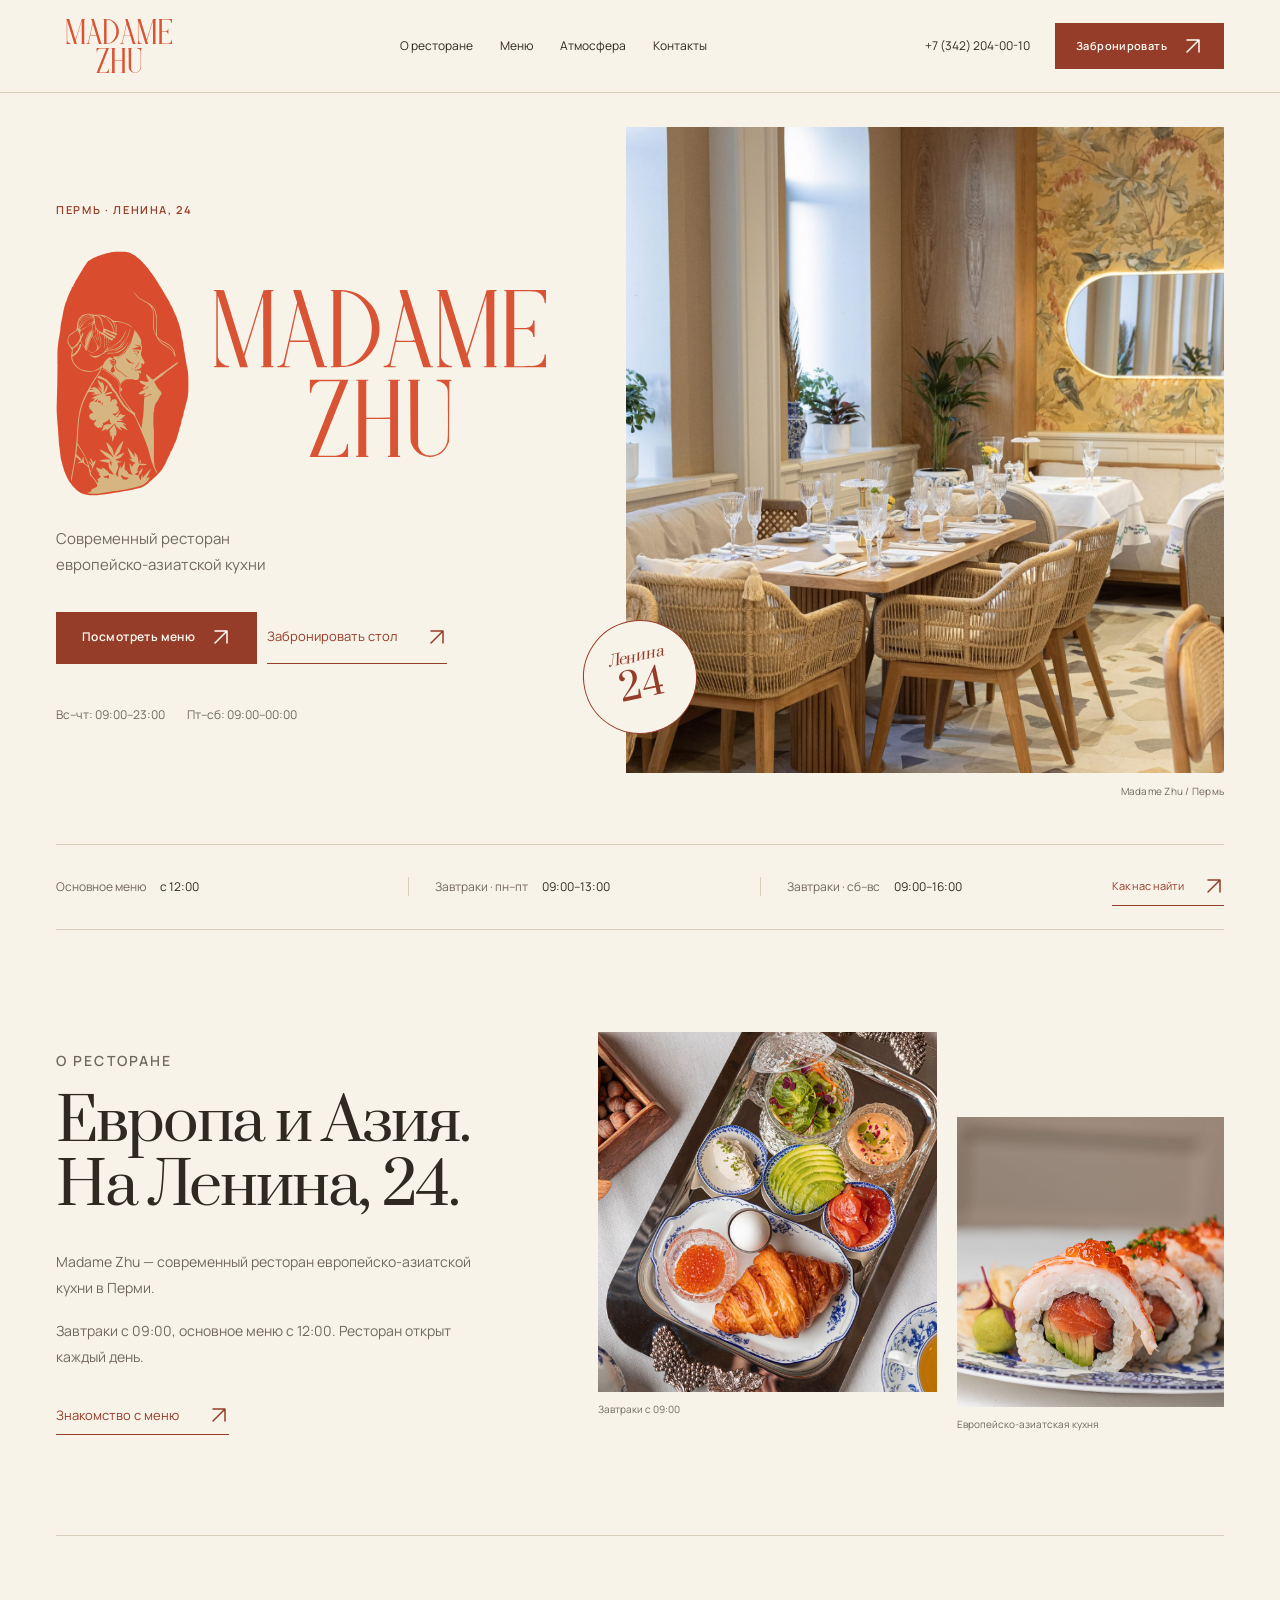
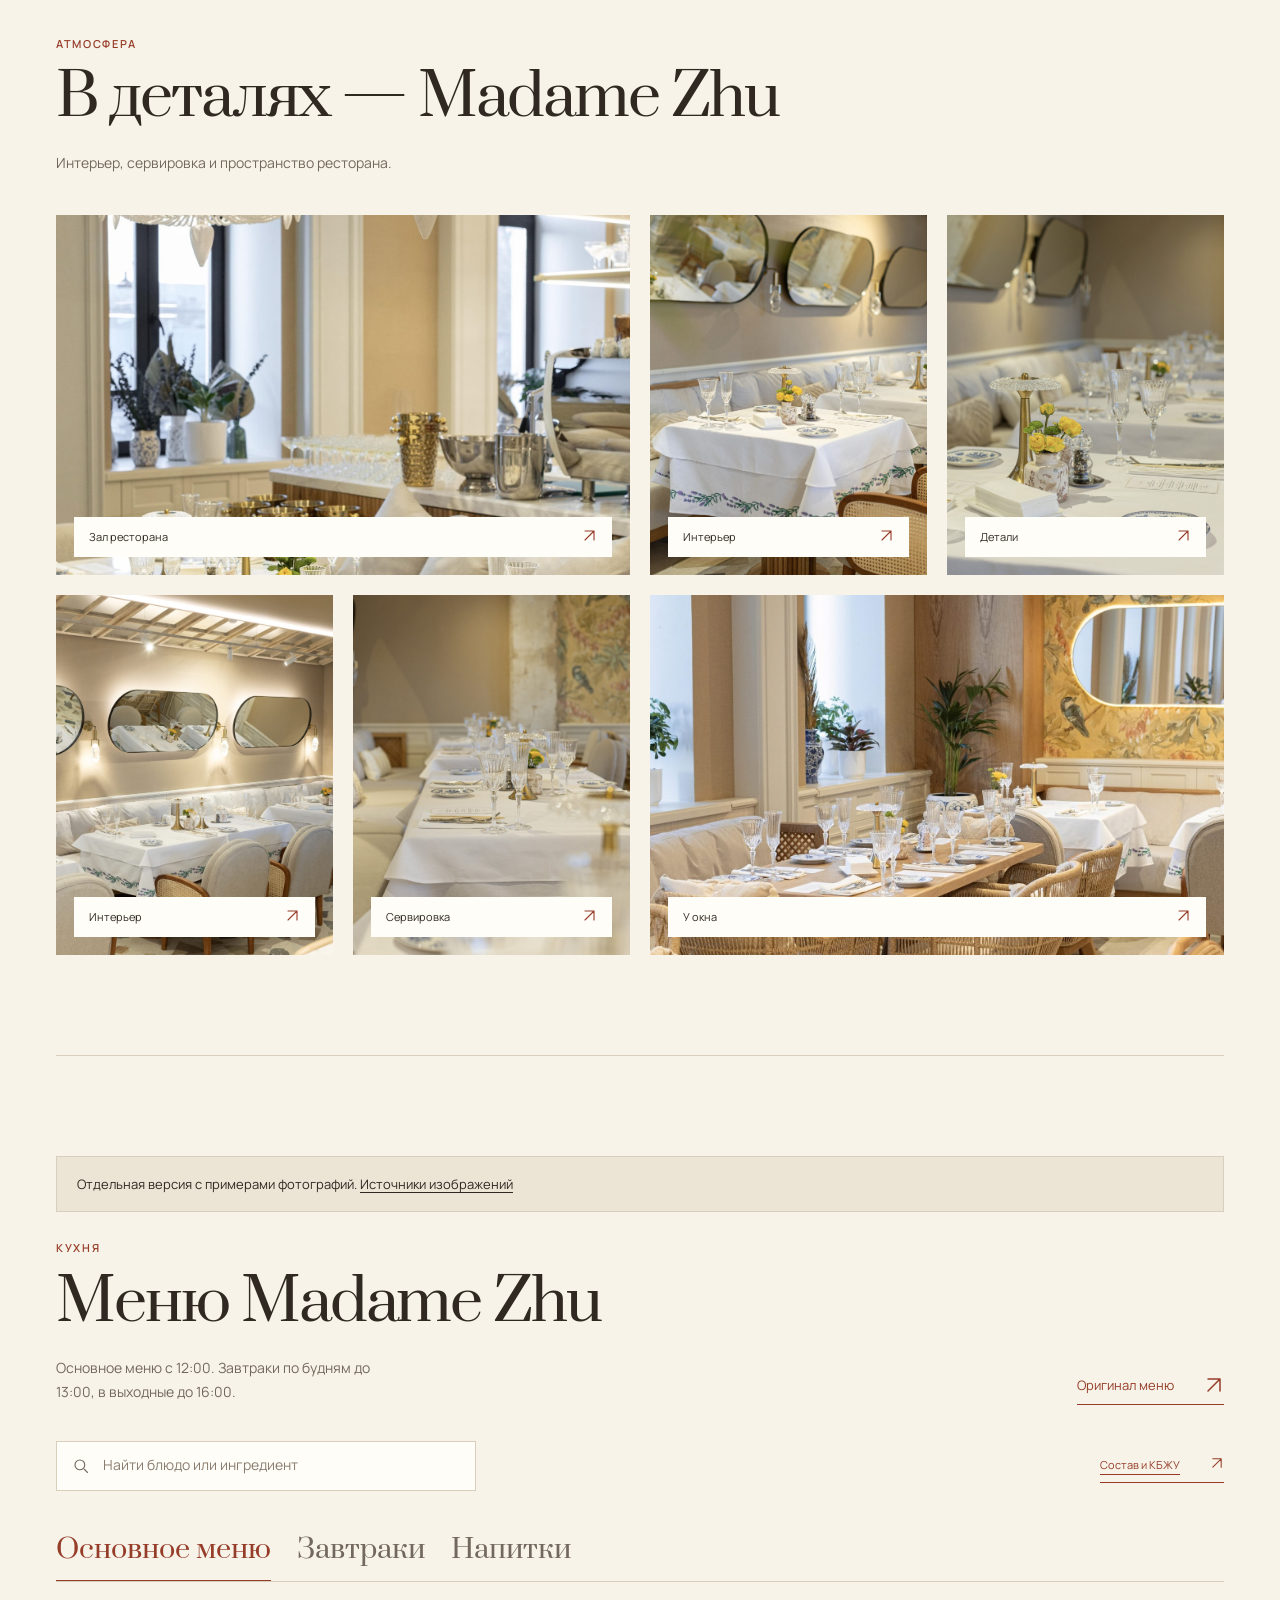
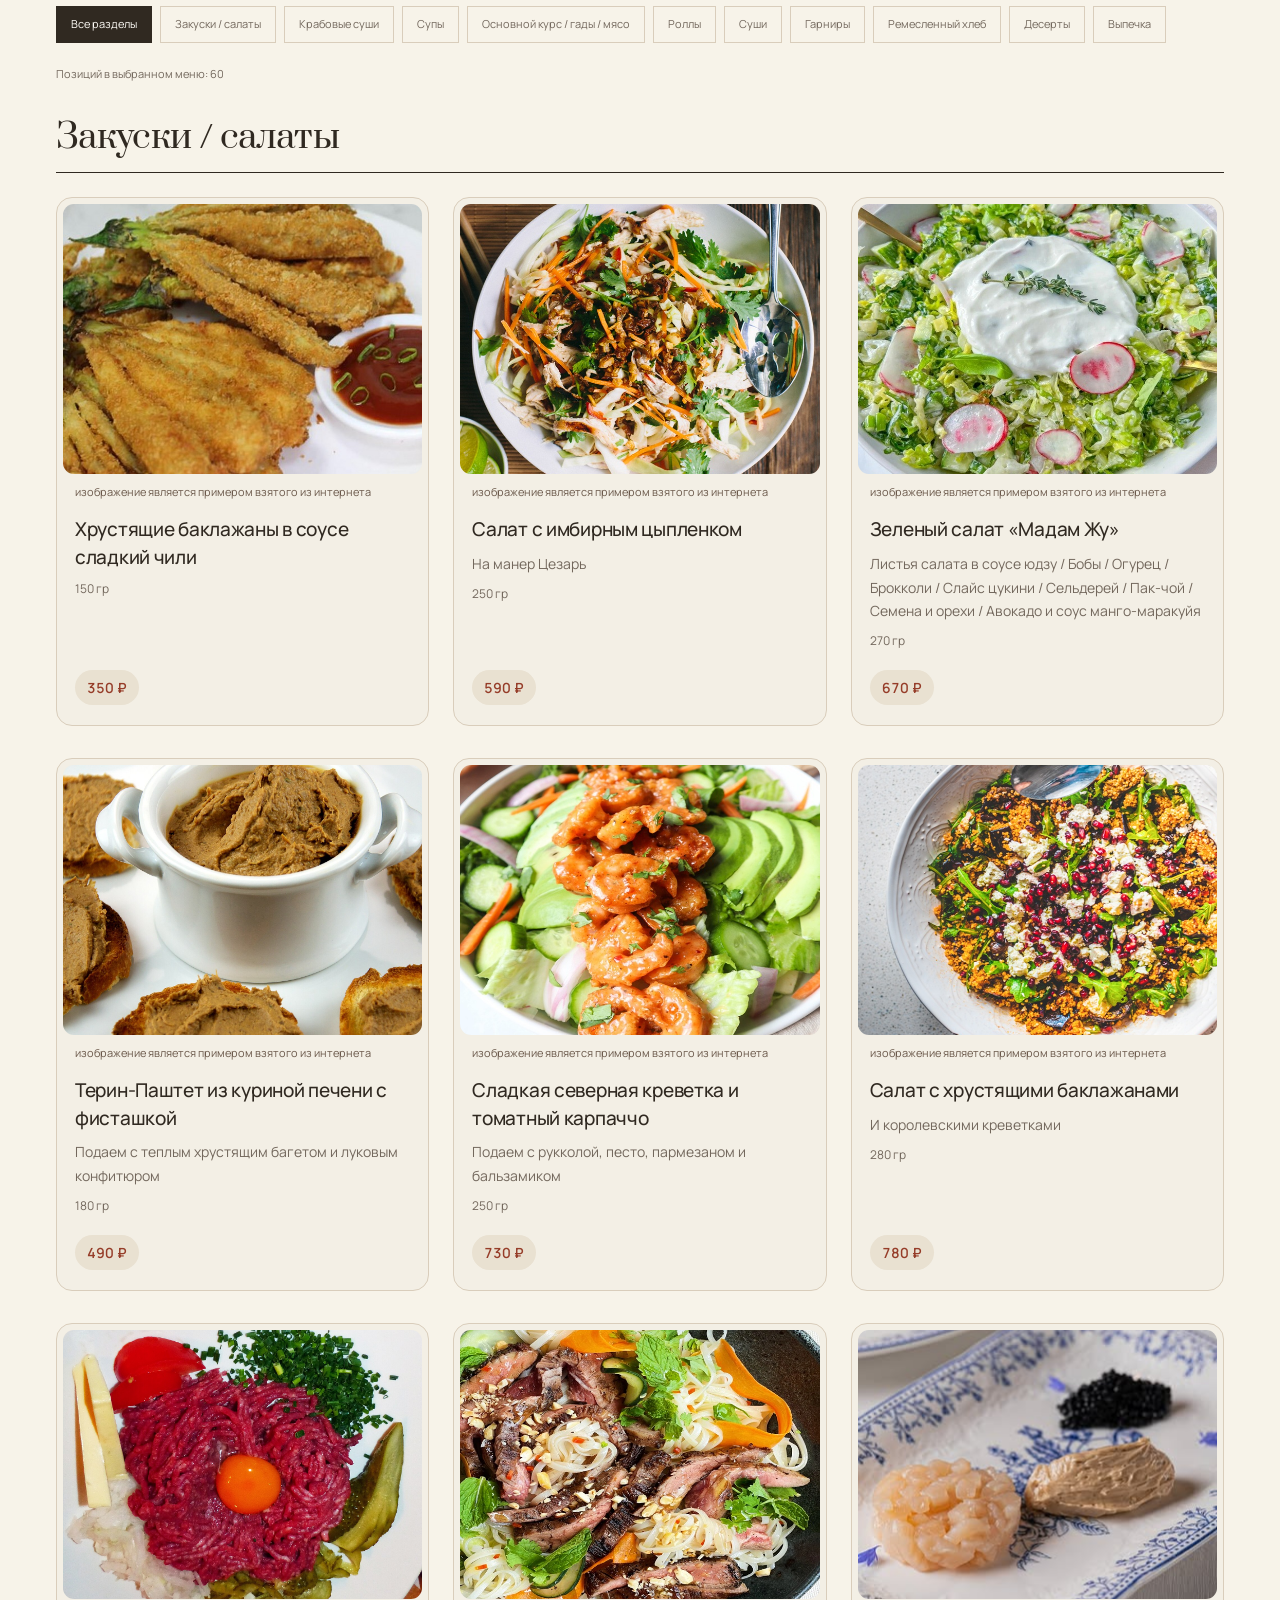
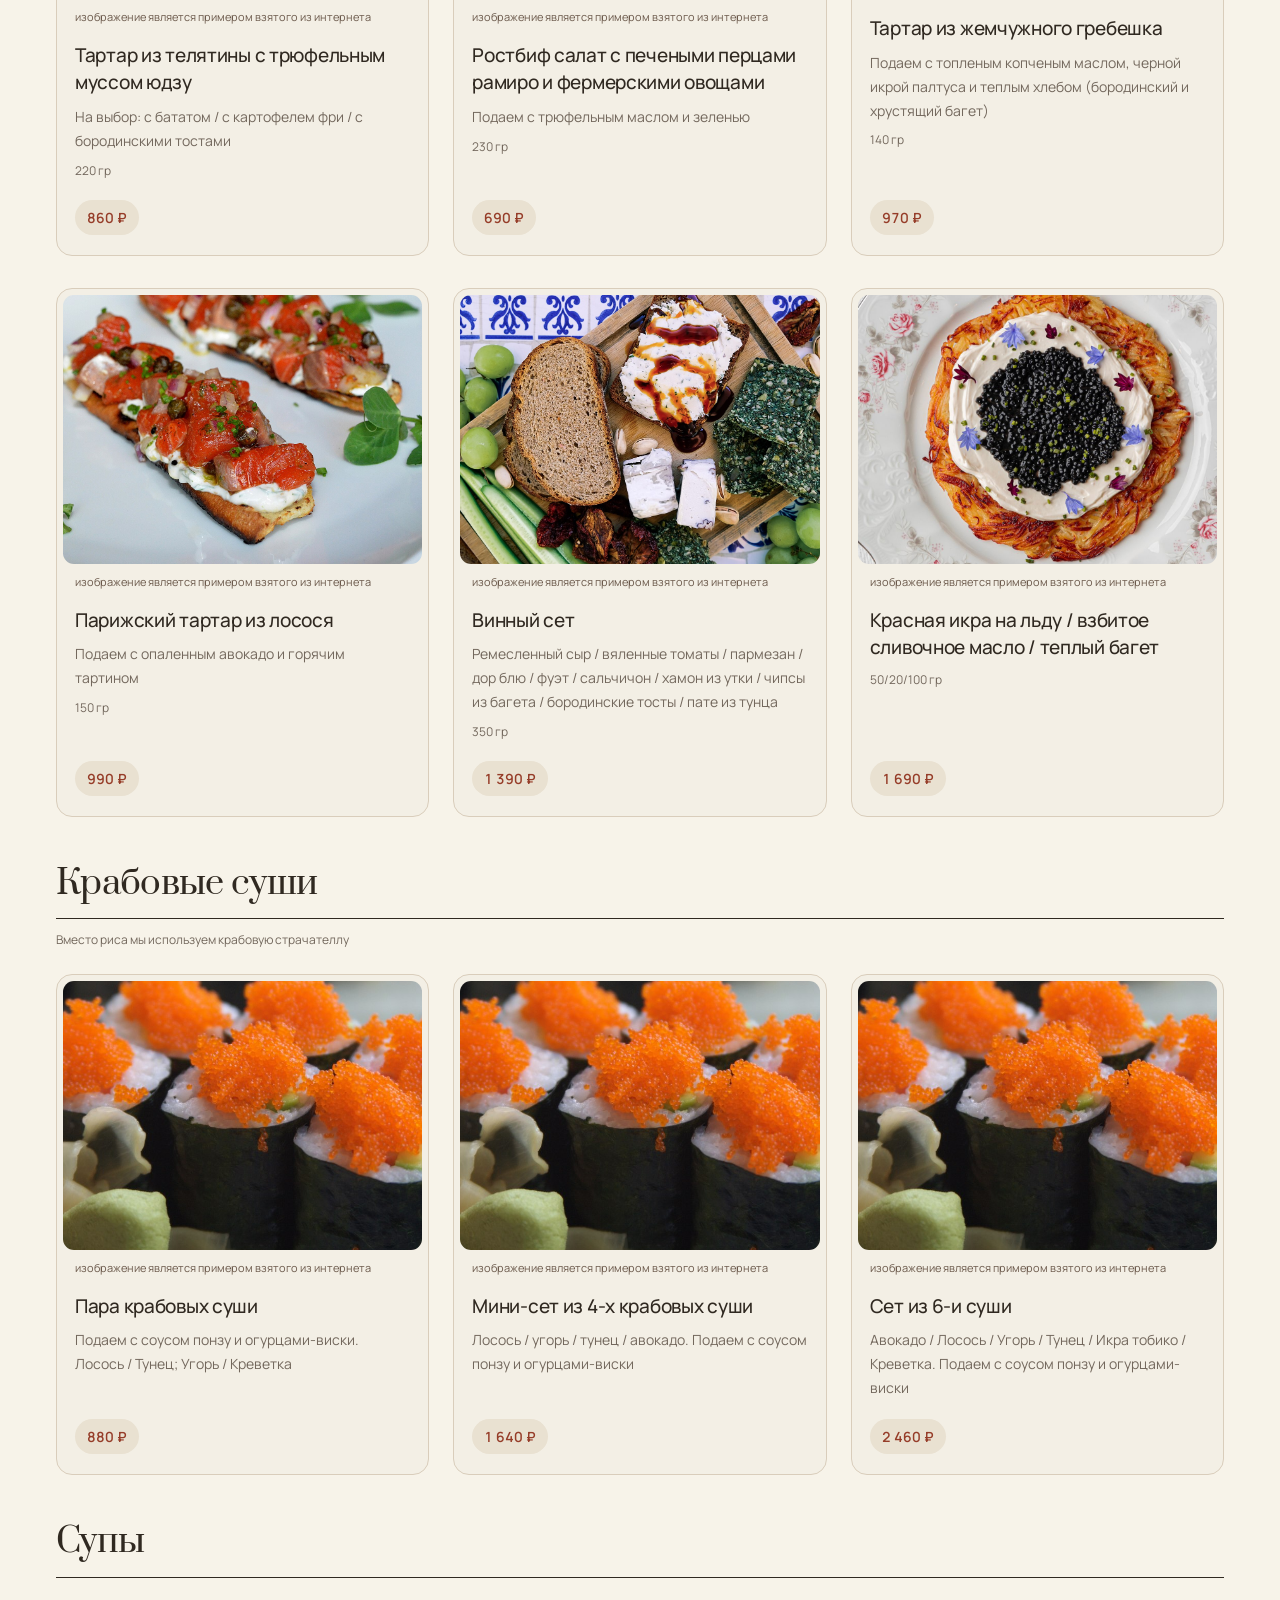
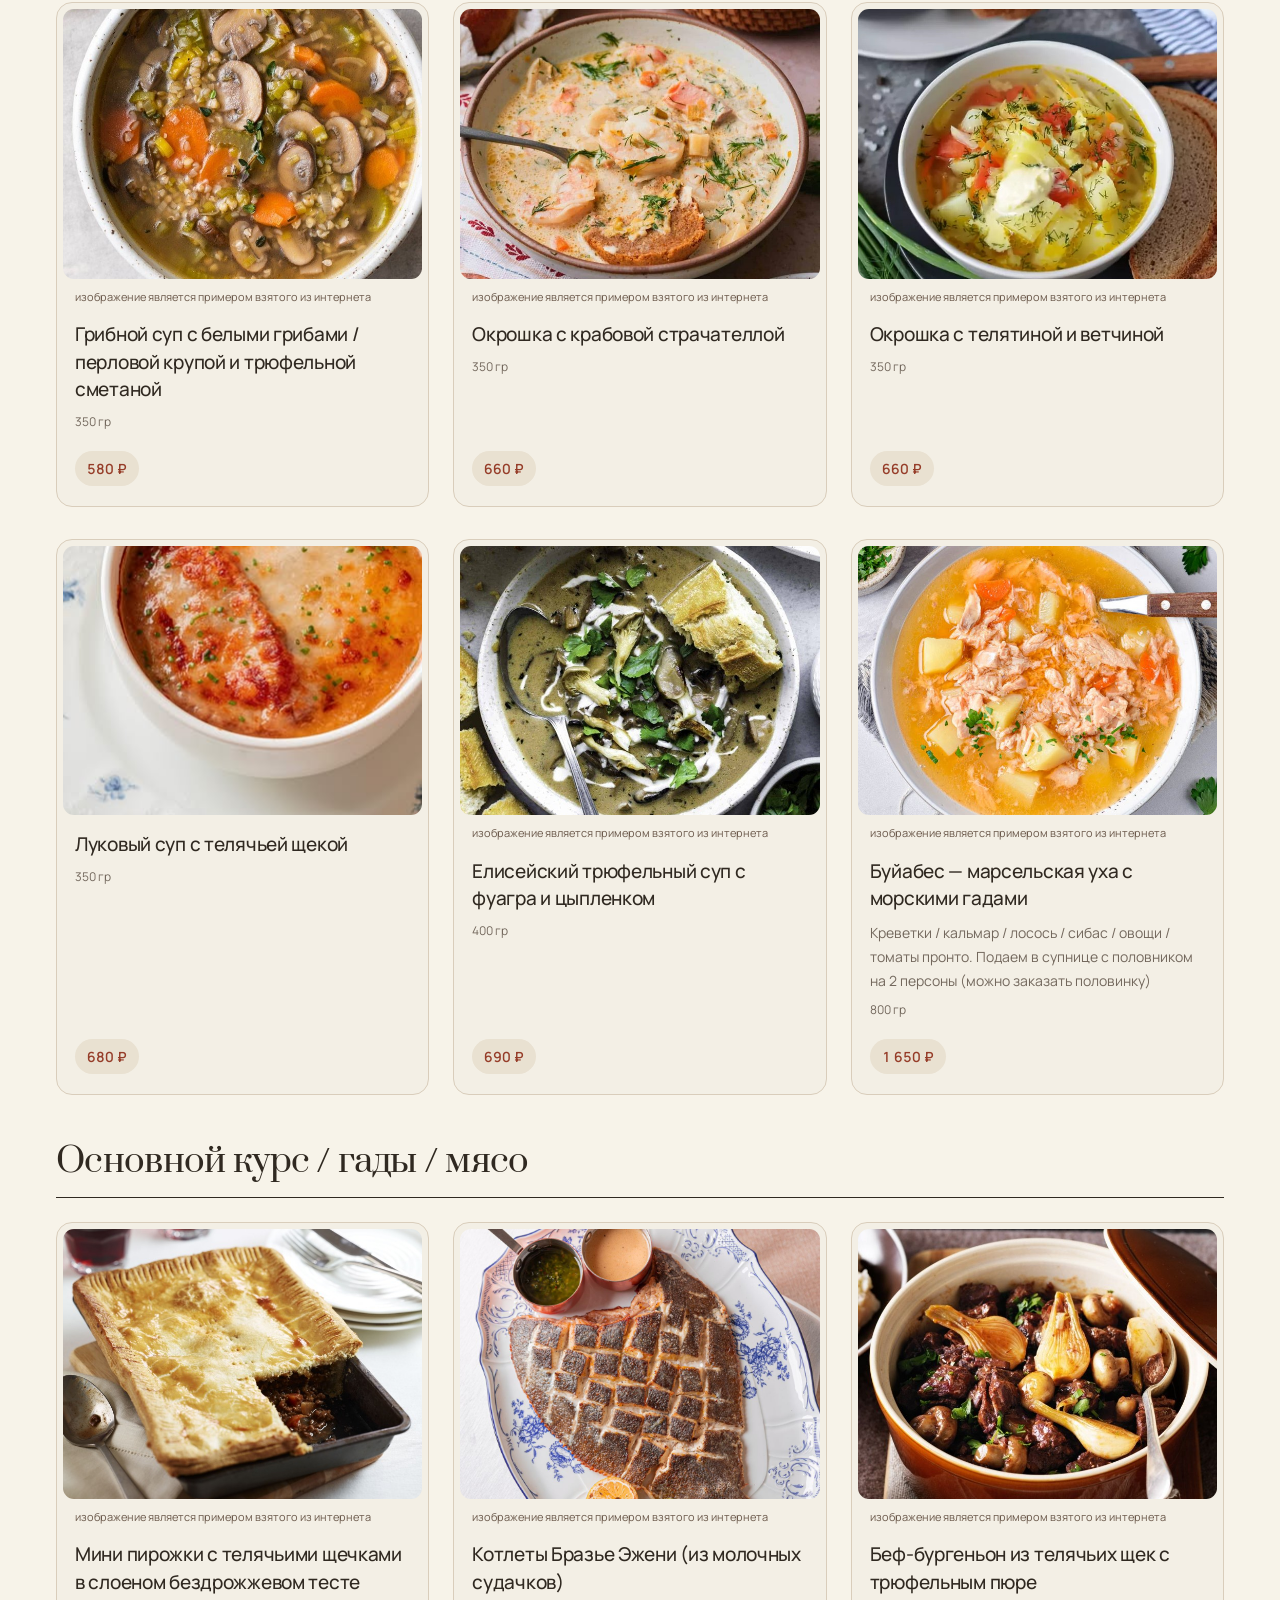
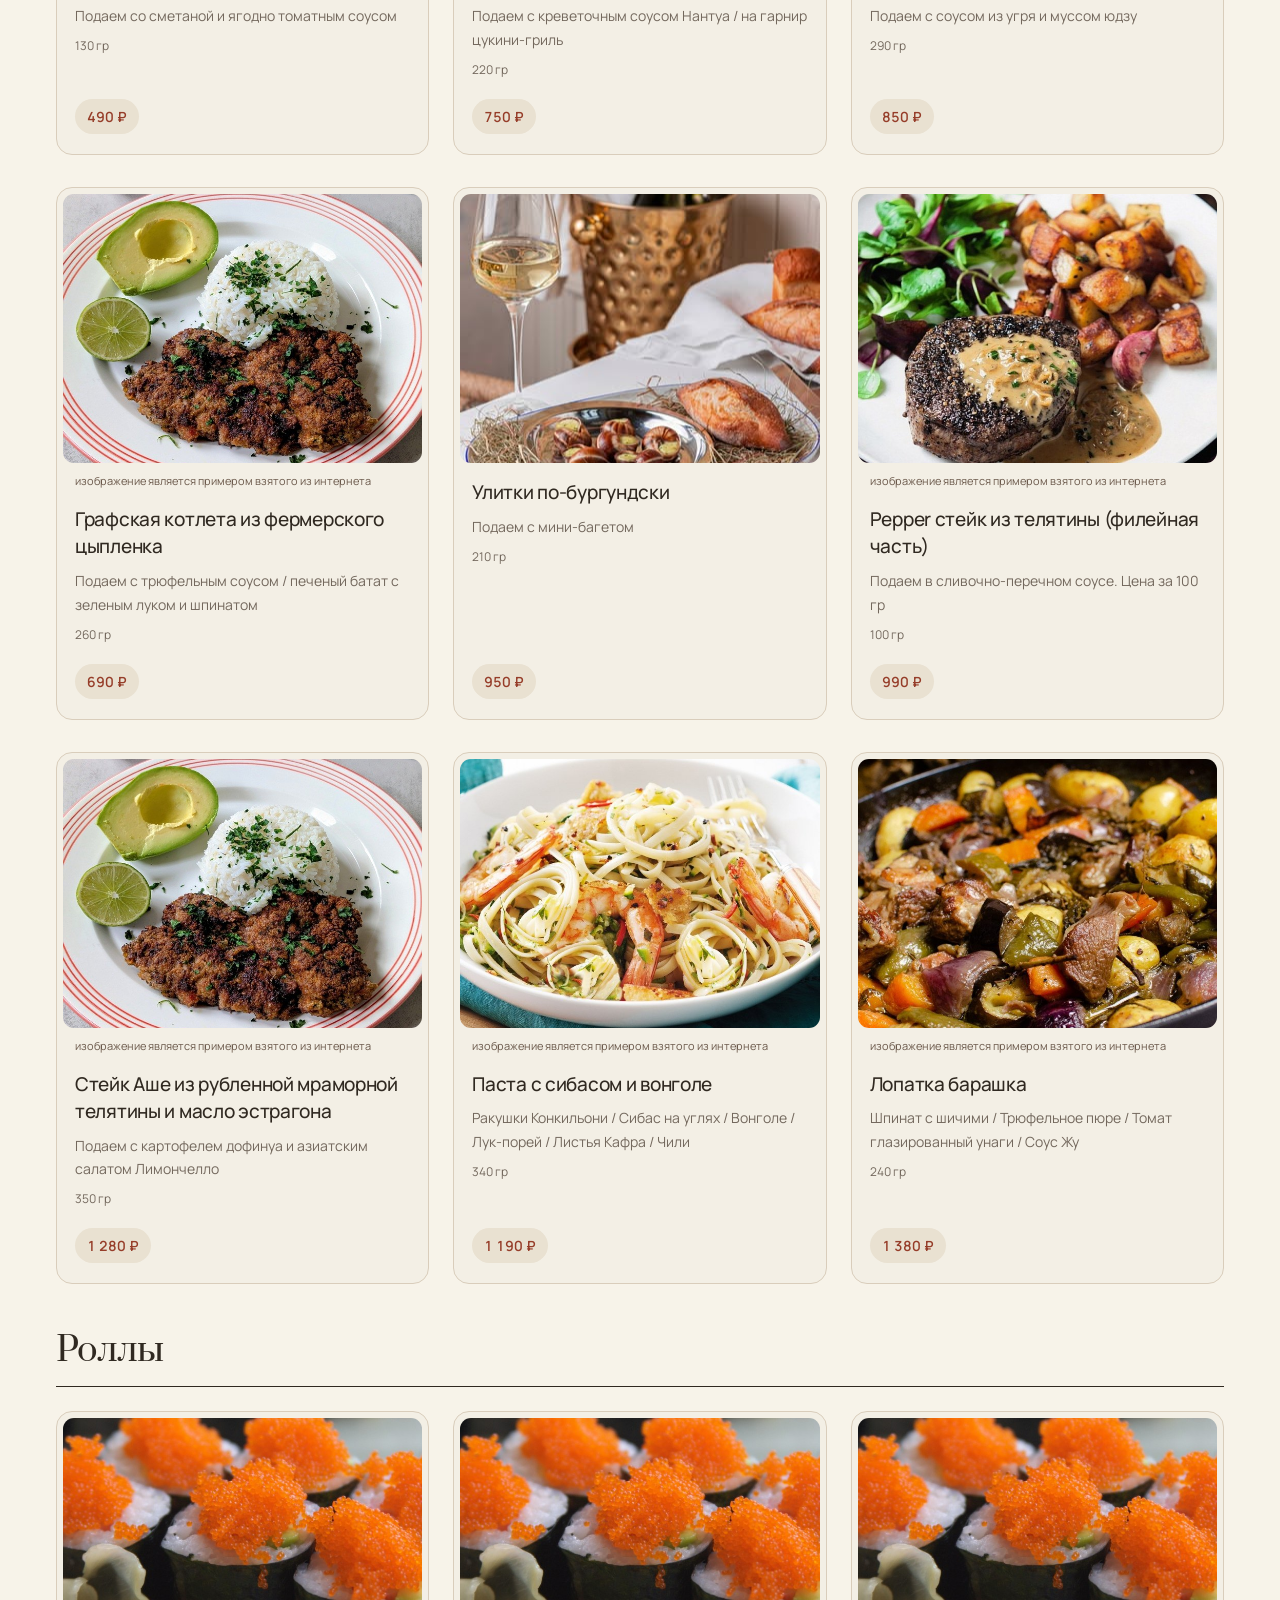
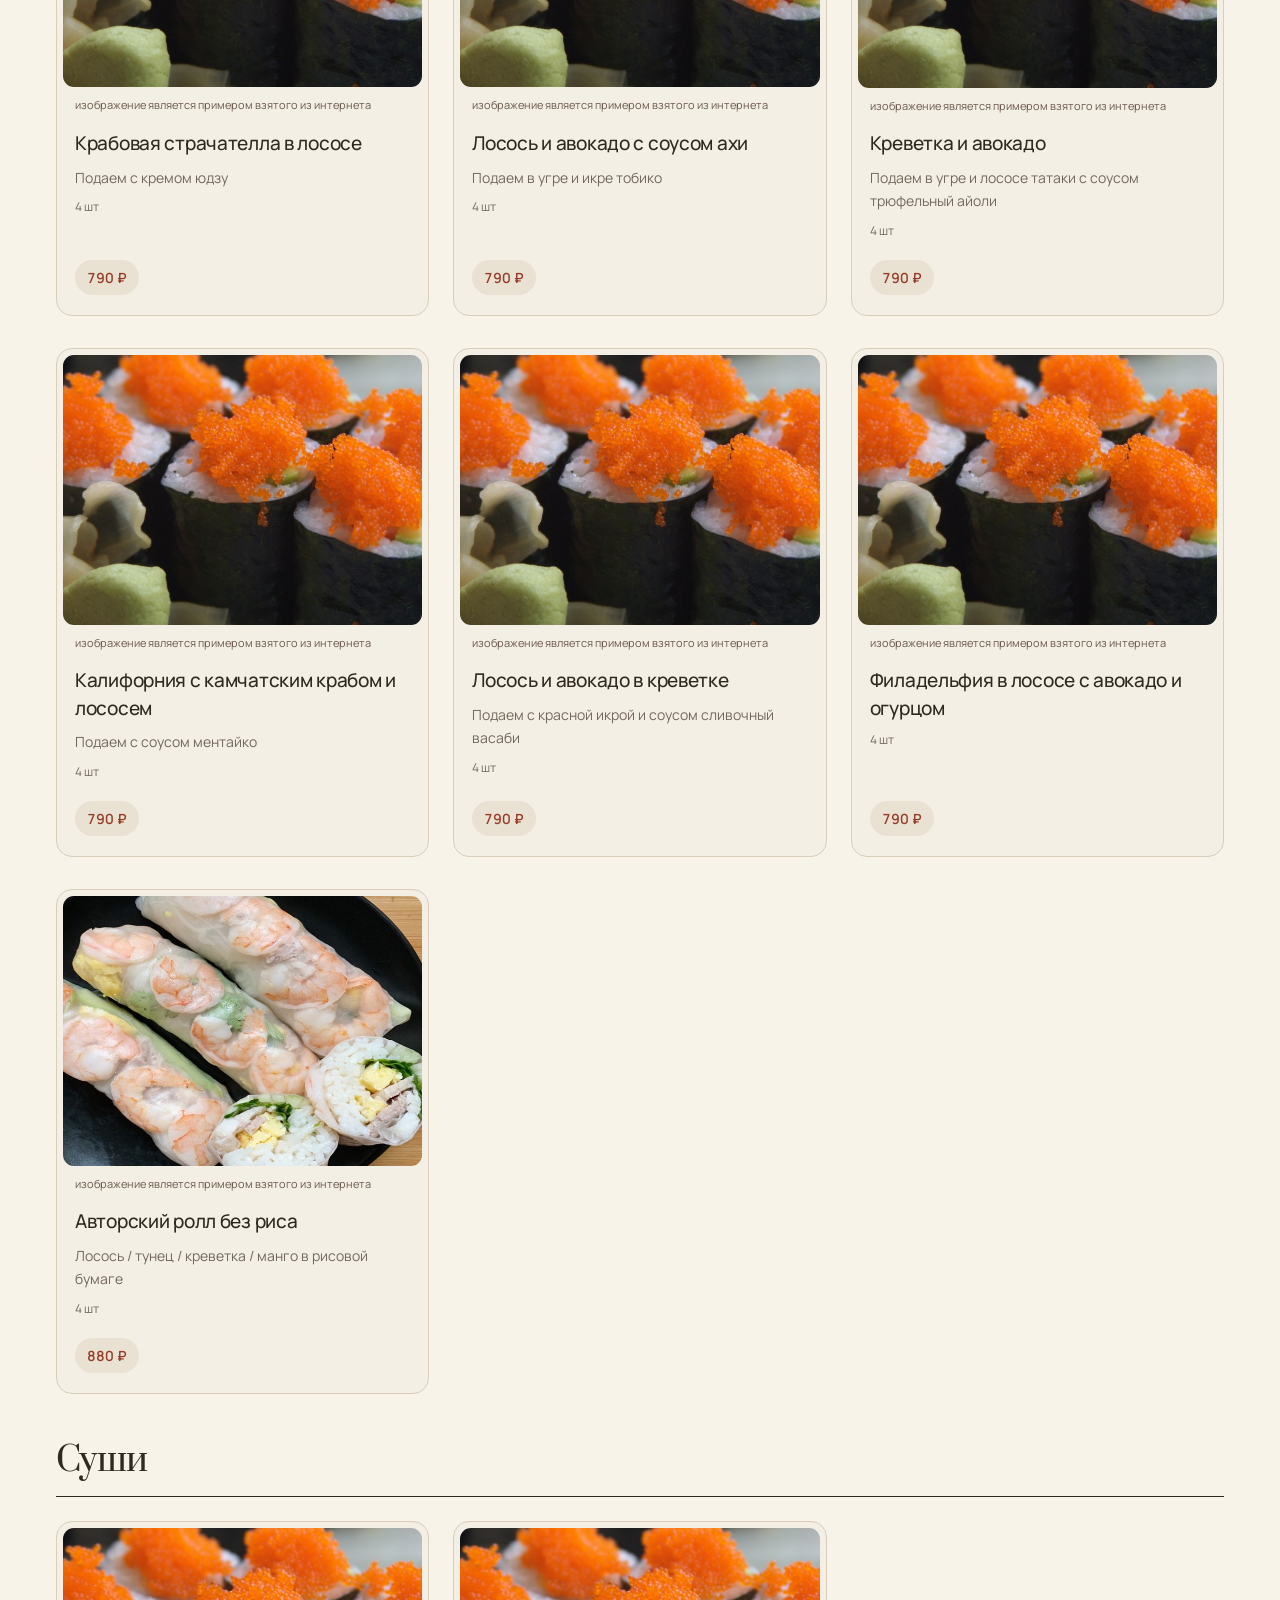
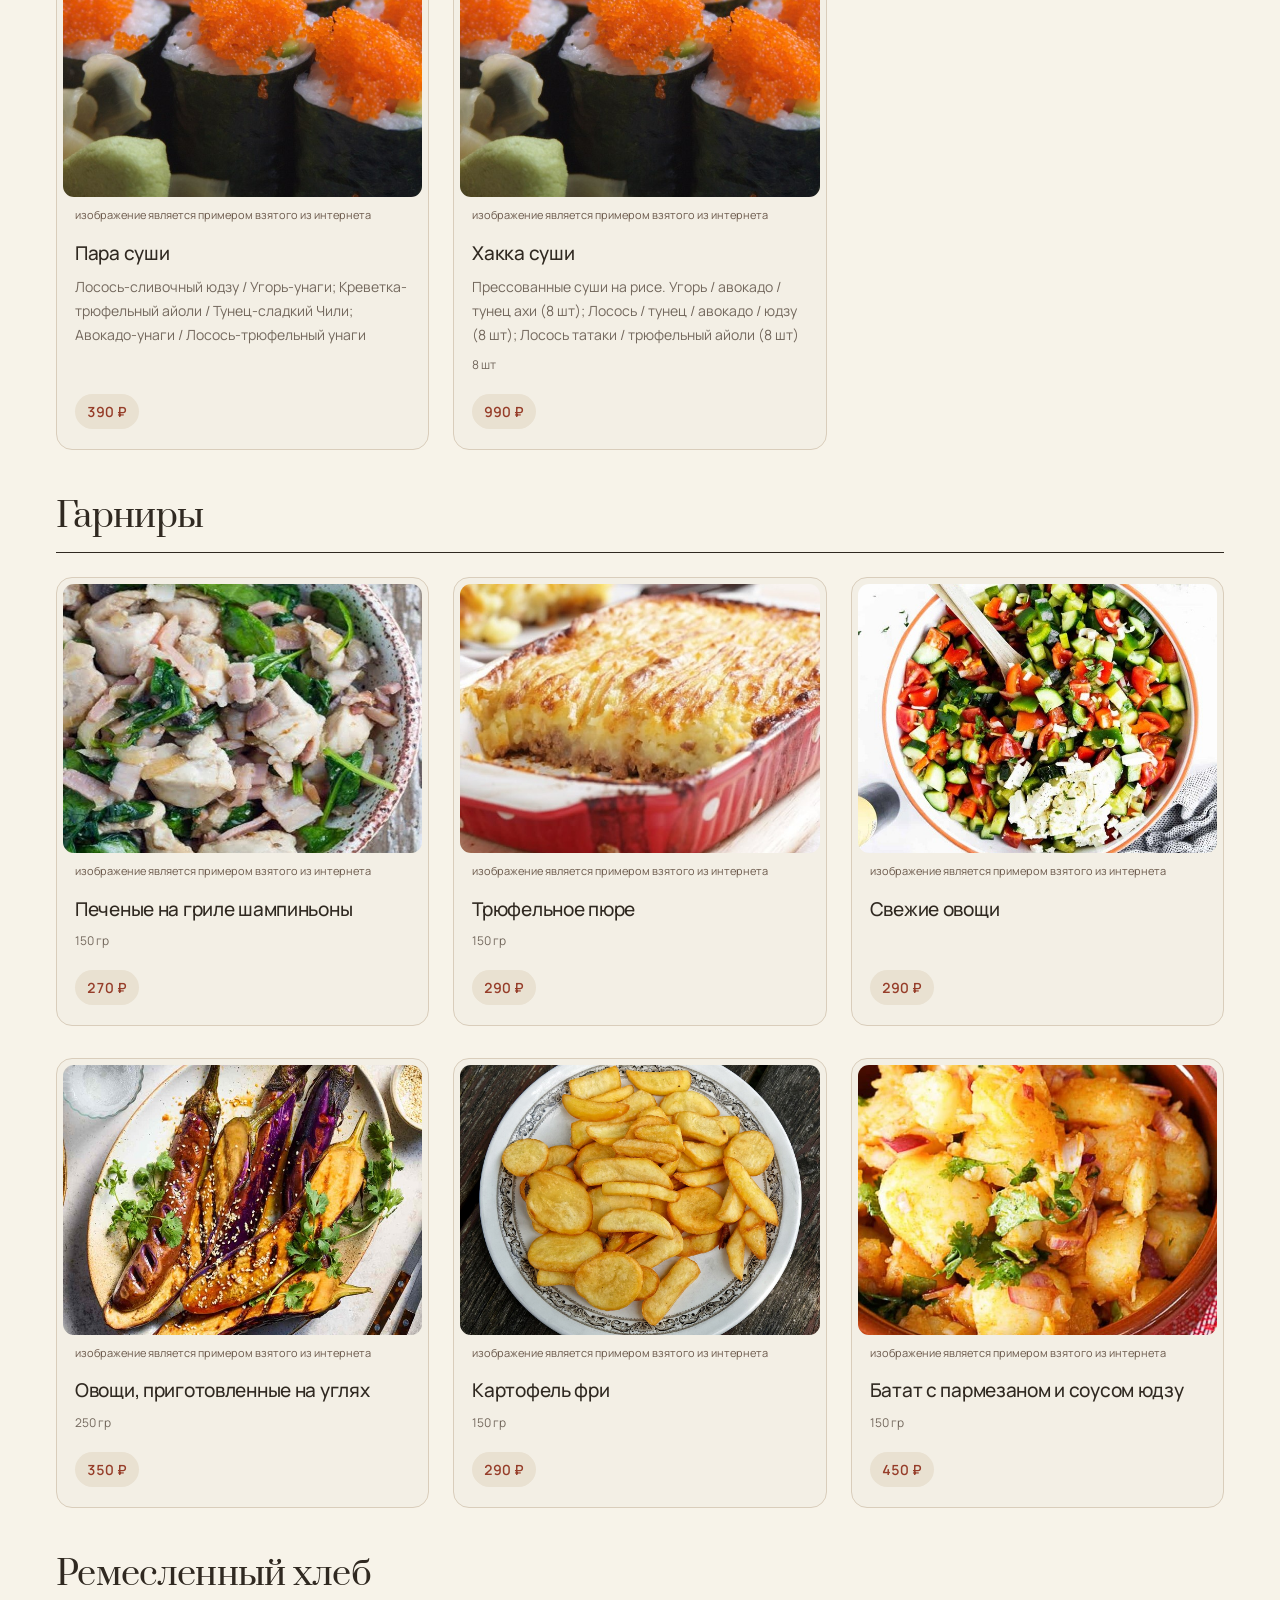
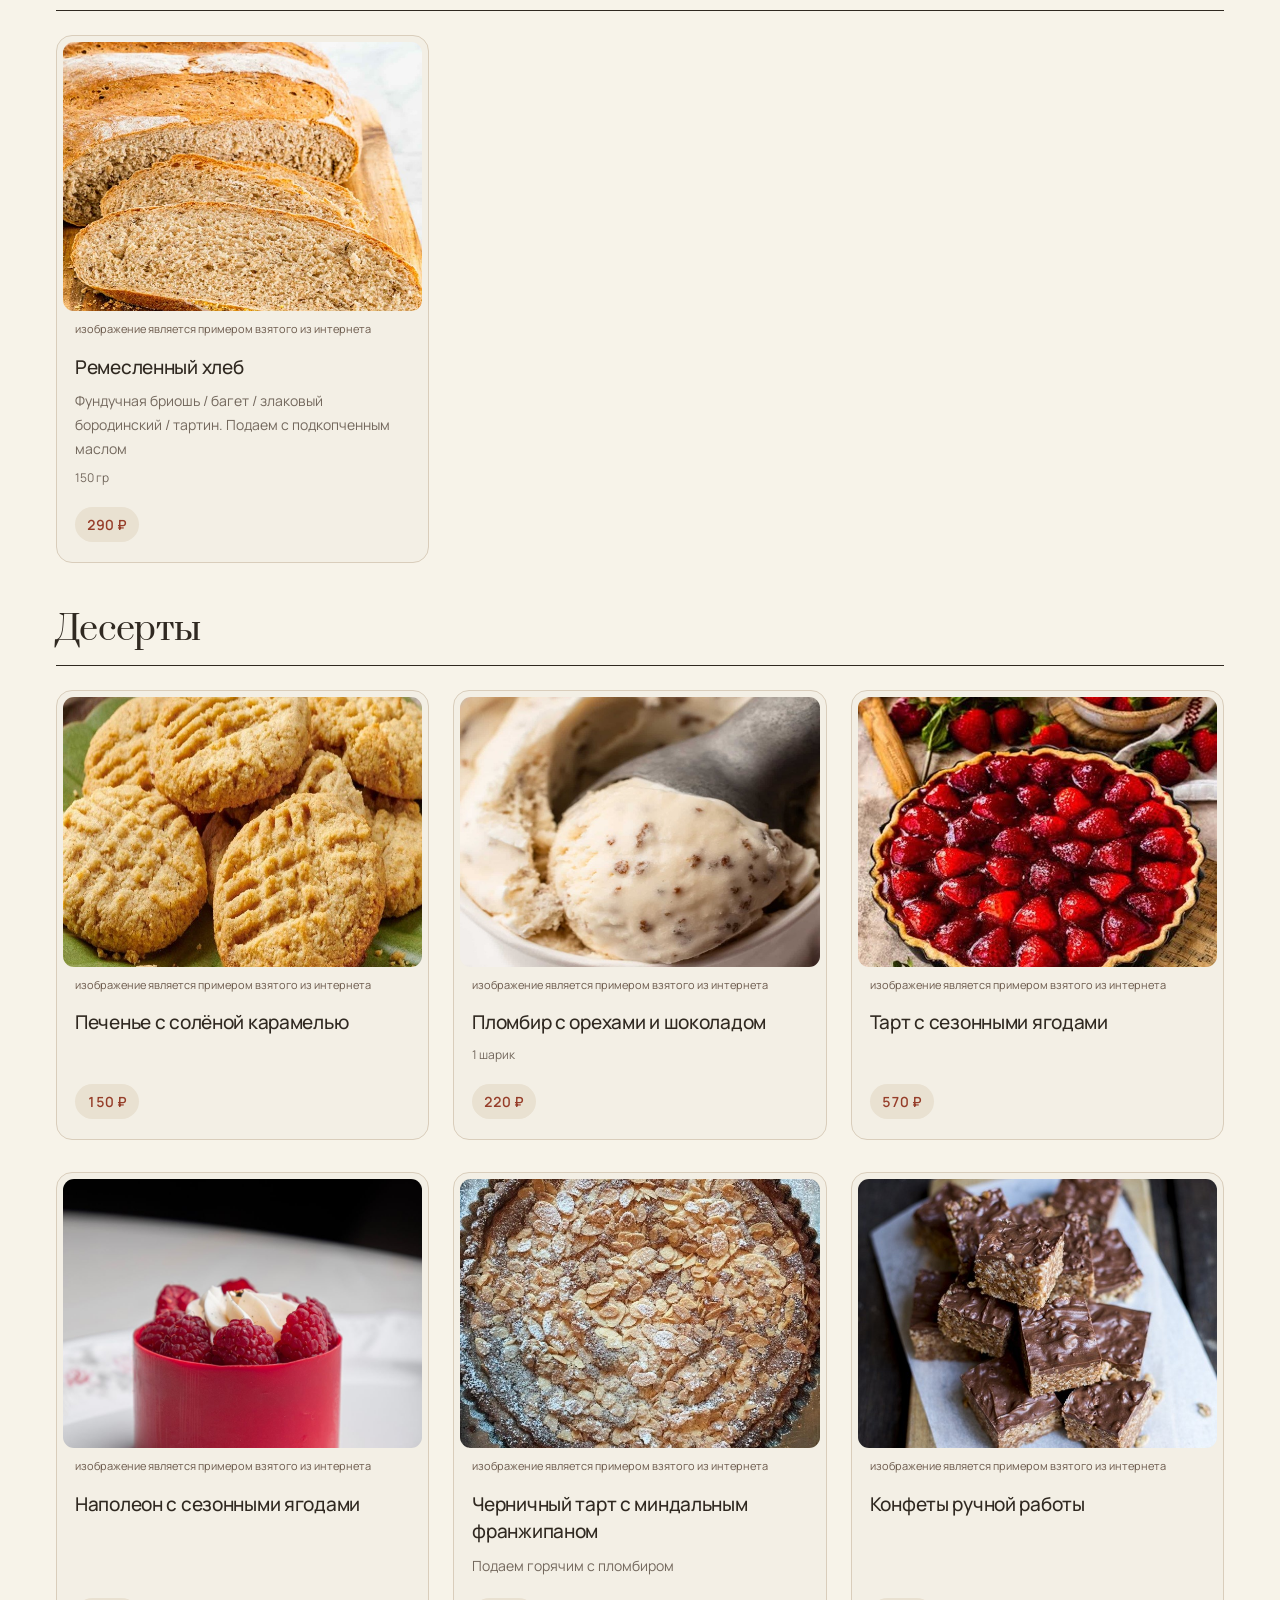
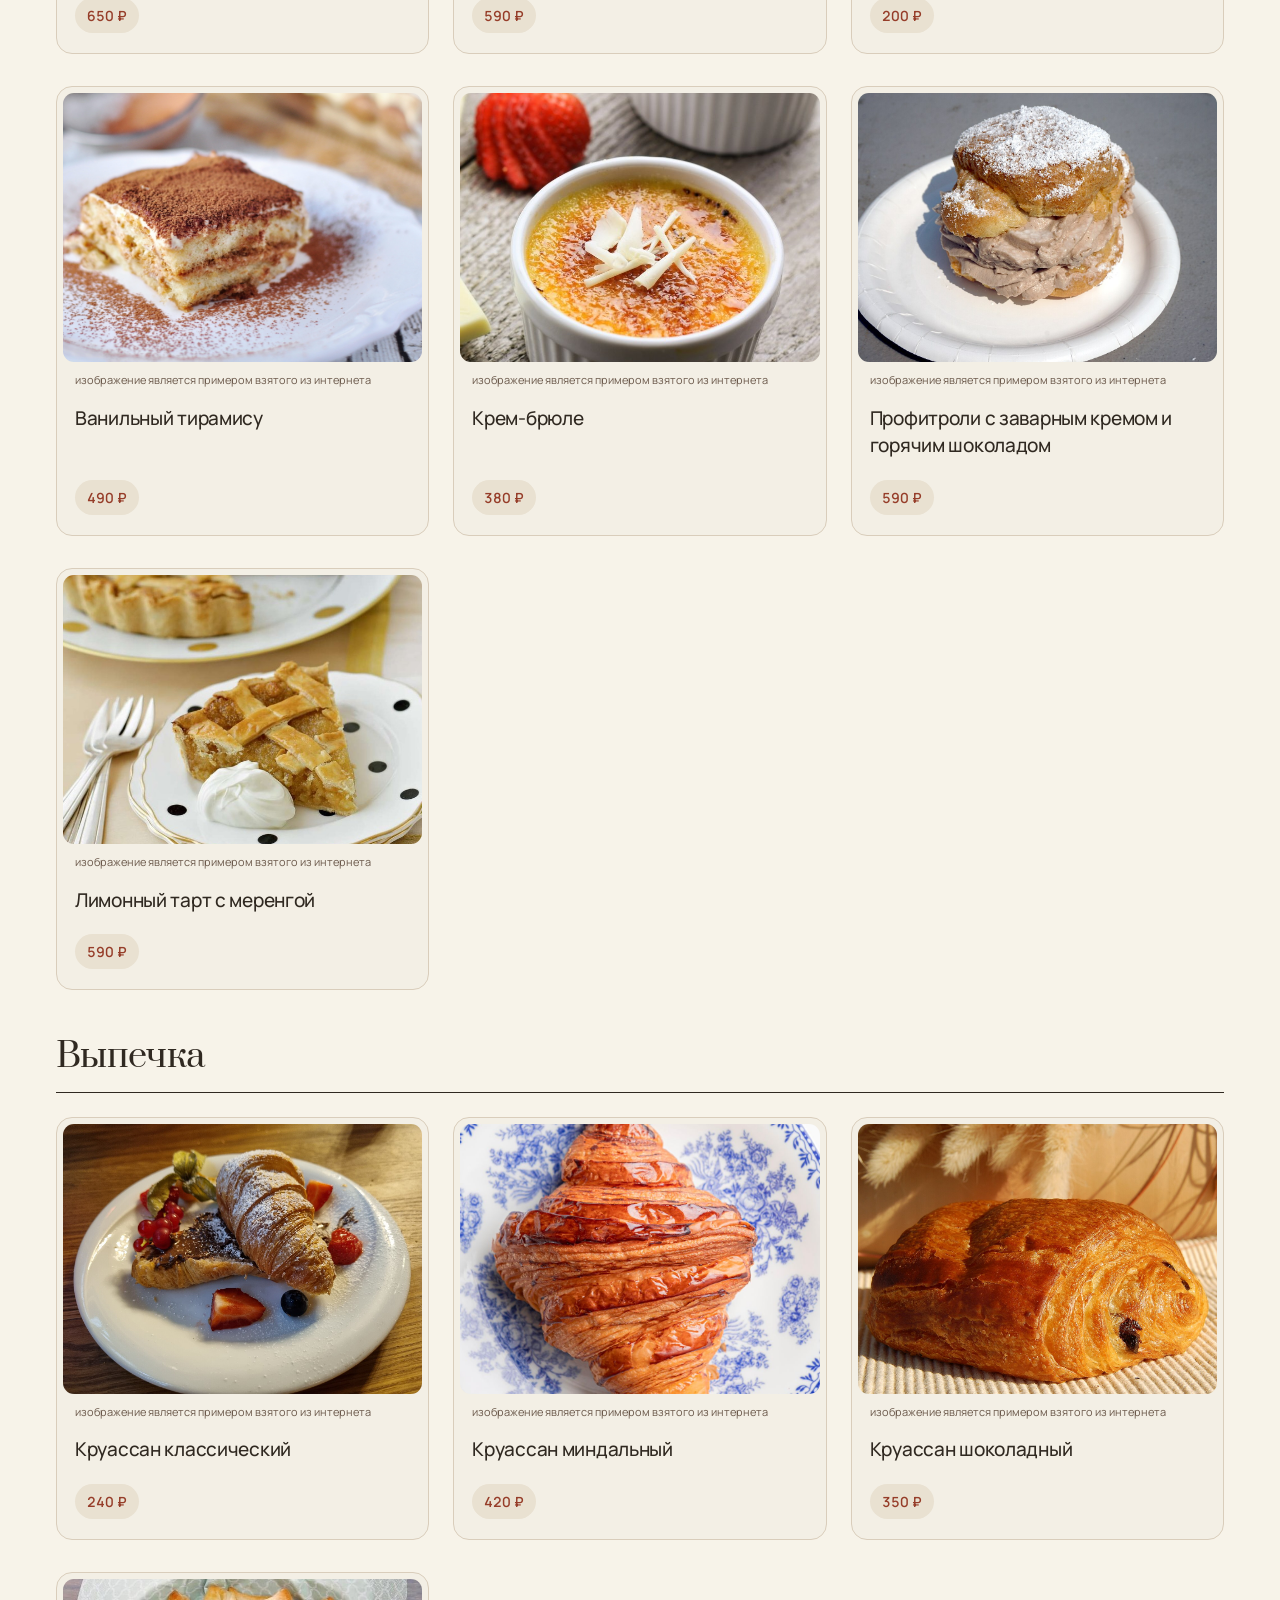
==== commit 815b6041: "Remove redundant mobile booking bar and reposition back-to-top" ====
--- a/docs/index.html
+++ b/docs/index.html
@@ -17,7 +17,7 @@
   <link rel="preload" as="image" href="assets/interior-02.jpg">
   <link rel="preload" as="font" href="assets/fonts/Prata-Regular.ttf" type="font/ttf" crossorigin>
   <link rel="preload" as="font" href="assets/fonts/Manrope-Regular.ttf" type="font/ttf" crossorigin>
-  <link rel="stylesheet" href="styles.css?v=back-to-top-1">
+  <link rel="stylesheet" href="styles.css?v=mobile-no-booking-1">
   <script src="app.js?v=back-to-top-1" defer></script>
   <script type="application/ld+json">
   {
@@ -123,7 +123,6 @@
     </section>
   </main>
   <footer class="site-footer"><div class="footer-inner shell"><a class="footer-brand" href="#" aria-label="Madame Zhu — наверх"><img src="assets/brand-wordmark.svg" alt="Madame Zhu" width="1077" height="544"></a><div class="footer-links"><a href="#menu">Меню</a><a href="#atmosphere">Атмосфера</a><a href="https://madamezhu.ru/kbzu" target="_blank" rel="noopener noreferrer">КБЖУ</a><a href="https://madamezhu.ru/privacy" target="_blank" rel="noopener noreferrer">Политика конфиденциальности</a></div><p class="copyright">© <span id="current-year">2026</span> Madame Zhu</p></div></footer>
-  <div class="mobile-booking"><a class="button button-solid" href="#booking">Забронировать стол <span aria-hidden="true"><svg class="icon-arrow" viewBox="0 0 20 20" width="20" height="20" fill="none" stroke="currentColor" stroke-width="1.5" stroke-linecap="round" stroke-linejoin="round" aria-hidden="true" focusable="false"><path d="M4 16 16 4M4 4h12v12"/></svg></span></a></div>
   <dialog id="image-dialog" class="image-dialog" aria-labelledby="dialog-title"><div class="dialog-toolbar"><p class="dialog-title" id="dialog-title">Атмосфера Madame Zhu</p><button class="dialog-zoom" id="dialog-zoom" type="button" aria-pressed="false">Увеличить</button><button class="dialog-close" type="button" aria-label="Закрыть просмотр">×</button></div><div class="dialog-stage"><button class="gallery-prev" type="button" aria-label="Предыдущее изображение">←</button><div class="dialog-image-scroll" tabindex="0" role="region" aria-label="Изображение; после увеличения можно прокручивать"><img id="dialog-image" alt=""></div><button class="gallery-next" type="button" aria-label="Следующее изображение">→</button></div><p class="dialog-caption" id="dialog-caption"></p><a class="dialog-original" id="dialog-original" href="assets/menu-original-01.jpg" target="_blank" rel="noopener noreferrer">Открыть изображение отдельно <svg class="icon-arrow" viewBox="0 0 20 20" width="20" height="20" fill="none" stroke="currentColor" stroke-width="1.5" stroke-linecap="round" stroke-linejoin="round" aria-hidden="true" focusable="false"><path d="M4 16 16 4M4 4h12v12"/></svg></a></dialog>
   <a class="back-to-top" href="#page-top" aria-label="Наверх страницы" title="Наверх" hidden><svg viewBox="0 0 24 24" width="24" height="24" fill="none" stroke="currentColor" stroke-width="1.6" stroke-linecap="round" stroke-linejoin="round" aria-hidden="true" focusable="false"><path d="M12 19V5M5 12l7-7 7 7"/></svg></a>
 </body>
--- a/docs/styles.css
+++ b/docs/styles.css
@@ -270,7 +270,6 @@
 .footer-links { display: flex; flex-wrap: wrap; gap: 12px 24px; }
 .footer-links a, .copyright { color: var(--muted); font-size: 10px; line-height: 1.8; }
 .footer-links a:hover { color: var(--red-ink); text-decoration: underline; text-underline-offset: 4px; }
-.mobile-booking { display: none; }
 .back-to-top { display: none; }
 
 /* Native modal, gallery and the original menu scans */
@@ -334,10 +333,10 @@
 }
 
 @media (max-width: 768px) {
-  .back-to-top { position: fixed; right: 18px; bottom: calc(90px + env(safe-area-inset-bottom, 0px)); z-index: 95; display: flex; align-items: center; justify-content: center; width: 48px; height: 48px; border: 1px solid var(--red-ink); border-radius: 50%; background: var(--red-ink); color: var(--paper-light); box-shadow: 0 3px 12px #30292126; }
+  .back-to-top { position: fixed; right: 18px; bottom: calc(18px + env(safe-area-inset-bottom, 0px)); z-index: 95; display: flex; align-items: center; justify-content: center; width: 48px; height: 48px; border: 1px solid var(--red-ink); border-radius: 50%; background: var(--red-ink); color: var(--paper-light); box-shadow: 0 3px 12px #30292126; }
   .back-to-top svg { width: 24px; height: 24px; }
   html { scroll-padding-top: 84px; }
-  body { padding-bottom: calc(78px + env(safe-area-inset-bottom, 0px)); }
+  body { padding-bottom: env(safe-area-inset-bottom, 0px); }
   .shell { width: calc(100% - 40px); }
   .header-inner { min-height: 73px; gap: 16px; }
   .brand img { width: 104px; height: 45px; }
@@ -411,8 +410,6 @@
   .footer-inner { align-items: flex-start; gap: 22px; }
   .footer-links { flex: 1 1 220px; justify-content: flex-end; gap: 8px 18px; }
   .copyright { flex-basis: 100%; }
-  .mobile-booking { position: fixed; bottom: 0; left: 0; right: 0; z-index: 90; display: flex; justify-content: center; padding: 11px 20px calc(11px + env(safe-area-inset-bottom, 0px)); border-top: 1px solid var(--line); background: var(--paper); }
-  .mobile-booking .button { width: 100%; max-width: 500px; min-height: 48px; }
   .image-dialog { --dialog-image-height: max(140px, calc(100dvh - 280px)); width: calc(100% - 24px); max-height: calc(100dvh - 24px); }
   .dialog-toolbar { gap: 8px; padding: 8px 8px 8px 14px; }
   .dialog-title { font-size: 11px; }
@@ -494,7 +491,6 @@
   .footer-links { justify-content: flex-start; flex-basis: 100%; }
   .footer-inner { gap: 20px; }
   .copyright { margin-top: -5px; }
-  .mobile-booking { padding-inline: 18px; }
 }
 
 @media (prefers-reduced-motion: reduce) {
@@ -504,7 +500,7 @@
 
 @media print {
   .back-to-top { display: none !important; }
-  .site-header, .hero-actions, .hero-stamp, .menu-tools, .menu-group-tabs, .category-list, .mobile-booking, .booking-actions, .image-dialog { display: none !important; }
+  .site-header, .hero-actions, .hero-stamp, .menu-tools, .menu-group-tabs, .category-list, .booking-actions, .image-dialog { display: none !important; }
   body { padding: 0; background: #fff; color: #000; }
   .shell { width: 100%; }
   .section { padding-block: 25px; }
